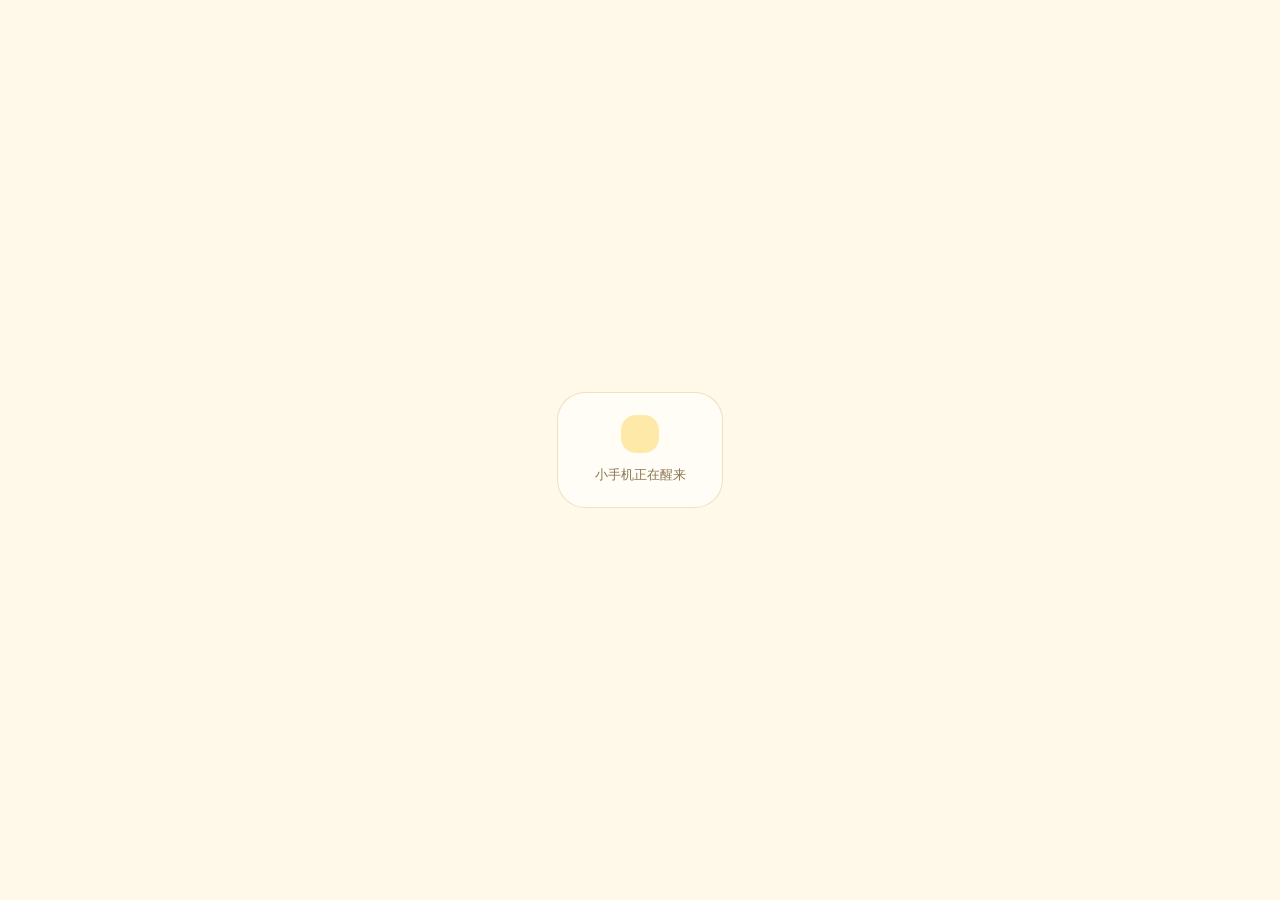
==== index.html @ 9a0a98e9 "Fix themed icons and boot reveal gate" ====
<!-- index.html -->
<!-- imports:
  from './core/storage.js': initDB, getData, setData, removeData, getDB, setDB, deleteDB, getAllDB, generateId, getNow
  from './core/theme.js': loadTheme
  from './core/ui.js': createIcon, showToast
  from './apps/chat/thread-ai-local.js': seedDefaultCharacter
-->
<!doctype html>
<html lang="zh-CN">
<head>
  <meta charset="UTF-8">
  <meta name="viewport" content="width=device-width, initial-scale=1, maximum-scale=1, user-scalable=no, viewport-fit=cover">
  <meta name="apple-mobile-web-app-capable" content="yes">
  <meta name="mobile-web-app-capable" content="yes">
  <meta name="apple-mobile-web-app-status-bar-style" content="default">
  <meta name="theme-color" content="">
  <meta name="format-detection" content="telephone=no">
  <title>小手机</title>
  <link rel="stylesheet" href="./style.css">
  <link rel="manifest" href="./manifest.json">
  <link rel="apple-touch-icon" href="./assets/app-touch-icon.svg">

  <style>
    :root {
      --desktop-icon-scale: 1;
      --desktop-widget-scale: 1;
      --desktop-dock-scale: 1;
      --desktop-wallpaper-soft: 0;
      --desktop-card-blur: 20px;
      --desktop-soft-shadow: var(--shadow-sm);
      --desktop-icon-art-size: 68px;
      --desktop-icon-svg-size: 62px;
    }

    html,
    body {
      position: fixed;
      inset: 0;
      width: 100%;
      height: 100%;
      overflow: hidden;
      overscroll-behavior: none;
    }

    *,
    *::before,
    *::after {
      box-sizing: border-box;
      -webkit-tap-highlight-color: transparent;
    }

    button,
    input,
    textarea,
    select {
      -webkit-appearance: none;
      appearance: none;
      outline: 0;
      font-family: inherit;
      color: inherit;
      border-color: transparent;
    }

    button,
    button:hover,
    button:focus,
    button:focus-visible,
    button:active,
    input,
    input:hover,
    input:focus,
    input:focus-visible,
    textarea,
    textarea:hover,
    textarea:focus,
    textarea:focus-visible,
    select,
    select:hover,
    select:focus,
    select:focus-visible {
      border-color: transparent !important;
    }

    input,
    textarea,
    select {
      font-size: 16px;
      line-height: 1.6;
      background: transparent;
      transform: translateZ(0);
    }

    input:focus,
    textarea:focus,
    select:focus {
      font-size: 16px;
    }

    @supports (-webkit-touch-callout: none) {
      input,
      textarea,
      select {
        font-size: 16px !important;
      }
    }

    button {
      padding: 0;
      background: transparent;
      color: inherit;
      cursor: pointer;
    }

    .phone-desktop {
      position: fixed;
      inset: 0;
      overflow: hidden;
      background: var(--bg-primary);
      color: var(--text-primary);
      font-family: var(--font-main);
    }

    .phone-desktop:not(.boot-ready) {
      visibility: hidden;
      pointer-events: none;
    }

    .has-image {
      background-size: cover;
      background-position: center;
      background-repeat: no-repeat;
    }

    .desktop-soft-layer {
      position: fixed;
      inset: 0;
      z-index: 0;
      pointer-events: none;
      background: var(--bg-primary);
      opacity: var(--desktop-wallpaper-soft);
      transition: all 200ms ease;
    }

    .desktop-journal-layer {
      position: fixed;
      inset: 0;
      z-index: 0;
      pointer-events: none;
      background: var(--bg-primary);
      opacity: 1;
    }

    .status-bar {
      position: fixed;
      top: 0;
      left: 0;
      right: 0;
      z-index: 8;
      height: calc(54px + env(safe-area-inset-top));
      display: flex;
      align-items: flex-end;
      justify-content: center;
      padding: env(safe-area-inset-top) 20px 7px;
      pointer-events: none;
    }

    .status-cute-pill {
      width: min(86vw, 360px);
      height: 38px;
      display: flex;
      align-items: center;
      justify-content: space-around;
      gap: 6px;
      padding: 6px 12px;
      border-radius: 999px;
      background: color-mix(in srgb, var(--bg-card) 88%, transparent);
      color: var(--text-primary);
      box-shadow: var(--shadow-sm);
      backdrop-filter: blur(18px);
      -webkit-backdrop-filter: blur(18px);
    }

    .status-cute-pill svg {
      width: 20px;
      height: 20px;
      flex: 0 0 auto;
      stroke: currentColor;
      stroke-width: 1.5;
      fill: none;
      stroke-linecap: round;
      stroke-linejoin: round;
      opacity: .86;
    }

    .status-cute-pill .status-paw {
      color: var(--accent-dark);
    }

    .status-time,
    .status-online {
      flex: 0 0 auto;
      color: var(--text-secondary);
      font-size: 11px;
      font-weight: 700;
      line-height: 1;
      letter-spacing: .02em;
      white-space: nowrap;
    }

    .status-online.is-offline {
      color: var(--accent-dark);
    }

    .dock,
    .page-dots,
    .desktop-icon,
    .desktop-icon-art,
    .widget-mark,
    .lock-dots,
    .lock-key,
    .app-back,
    .placeholder-icon {
      display: flex;
      align-items: center;
      justify-content: center;
    }

    .desktop-pages {
      position: fixed;
      inset: calc(58px + env(safe-area-inset-top)) 0 calc(108px + env(safe-area-inset-bottom));
      z-index: 1;
      display: flex;
      overflow-x: auto;
      overflow-y: hidden;
      scroll-snap-type: x mandatory;
      scroll-behavior: smooth;
      -webkit-overflow-scrolling: touch;
      touch-action: pan-x;
      scrollbar-width: none;
      -ms-overflow-style: none;
    }

    .desktop-pages::-webkit-scrollbar {
      display: none;
    }

    .desktop-pages.dragging {
      scroll-snap-type: none;
      scroll-behavior: auto;
      touch-action: none;
    }

    .desktop-page {
      position: relative;
      flex: 0 0 100%;
      width: 100%;
      height: 100%;
      overflow: hidden;
      scroll-snap-align: start;
    }

    .desktop-widget-area,
    .desktop-free-layer {
      position: absolute;
      inset: 0;
      overflow: hidden;
    }

    .desktop-widget-area {
      z-index: 0;
      height: calc(424px * var(--desktop-widget-scale));
      pointer-events: none;
      border-radius: 0 0 34px 34px;
      background-color: color-mix(in srgb, var(--bg-card) 24%, transparent);
      box-shadow: inset 0 -1px 0 color-mix(in srgb, var(--border-soft) 48%, transparent);
      background-size: cover;
      background-position: center;
      background-repeat: no-repeat;
    }

    .desktop-free-layer {
      z-index: 1;
    }

    .desktop-item {
      position: absolute;
      z-index: 2;
      touch-action: none;
      transition: transform 200ms ease, opacity 200ms ease;
    }

    .desktop-item.dragging,
    .dock .desktop-icon.dock-dragging {
      z-index: 20;
      opacity: .94;
      transform: scale(1.035);
      transition: none;
    }

    /* 落位 settling 态：松手瞬间 .dragging → .settling，保持 transition:none 并锁定
       拖拽态 transform(scale 1.035)，隔离 :active 伪类与 transition 的叠加。
       浏览器在 pointerup 后通常还会保留一帧 :active，若此时直接移除 .dragging，
       :active 的 scale(.96) 会叠加恢复的 transition:all 触发 1.035→0.96→1.0 双段缩闪。
       settling 持续约两帧 + 短延迟，待 :active 释放后再移除，此时 transform 从
       1.035 单次平滑回到 none（轻点按压反馈不受影响，轻点不进入 dragging/settling）。 */
    .desktop-item.settling {
      z-index: 20;
      opacity: .94;
      transform: scale(1.035);
      transition: none;
    }

    .desktop-icon {
      width: calc(74px * var(--desktop-icon-scale));
      flex-direction: column;
      gap: calc(7px * var(--desktop-icon-scale));
      padding: 0;
      margin: 0;
      background: transparent;
      box-shadow: none;
      outline: 0;
      color: var(--text-primary);
      touch-action: none;
      transition: all 200ms ease;
    }

    .desktop-icon:focus,
    .desktop-icon:focus-visible,
    .desktop-icon:active {
      background: transparent;
      box-shadow: none;
      outline: 0;
    }

    .desktop-widget:active,
    .app-back:active,
    .lock-key:active {
      transform: scale(.96);
    }

    .desktop-icon.editing,
    .desktop-widget.editing {
      animation: icon-wiggle 180ms ease-in-out infinite;
    }

    .phone-desktop.silent-edit .desktop-icon.editing,
    .phone-desktop.silent-edit .desktop-widget.editing {
      animation: none;
    }

    .desktop-icon-art {
      width: calc(58px * var(--desktop-icon-scale));
      height: calc(58px * var(--desktop-icon-scale));
      overflow: hidden;
      padding: 0;
      margin: 0;
      border-radius: calc(19px * var(--desktop-icon-scale));
      background: color-mix(in srgb, var(--bg-card) 86%, transparent);
      color: var(--accent-dark);
      box-shadow: var(--desktop-soft-shadow);
      backdrop-filter: blur(var(--desktop-card-blur));
      -webkit-backdrop-filter: blur(var(--desktop-card-blur));
    }

    .desktop-icon-art.has-custom-image {
      padding: 0;
      margin: 0;
      background: transparent;
      box-shadow: none;
      backdrop-filter: none;
      -webkit-backdrop-filter: none;
    }

    .desktop-icon-art:not(.has-custom-image):has(.cozy-app-icon) {
      background: transparent;
      box-shadow: none;
      backdrop-filter: none;
      -webkit-backdrop-filter: none;
    }

    .cozy-app-icon {
      width: calc(var(--desktop-icon-svg-size) * var(--desktop-icon-scale));
      height: calc(var(--desktop-icon-svg-size) * var(--desktop-icon-scale));
      --icon-line: var(--icon-line-stable);
      --icon-base: var(--icon-body-stable);
      --icon-paper: var(--icon-layer-stable);
      --icon-highlight: var(--icon-highlight-stable);
      --icon-charm: var(--icon-charm-theme);
      overflow: visible;
    }

    .cozy-app-icon g {
      fill: none;
      stroke: var(--icon-line);
      stroke-width: 3.2;
      vector-effect: non-scaling-stroke;
      stroke-linecap: round;
      stroke-linejoin: round;
    }

    .cozy-app-icon .base, .cozy-app-icon .fur { fill: var(--icon-base); }
    .cozy-app-icon .paper, .cozy-app-icon .soft { fill: var(--icon-paper); }
    .cozy-app-icon .highlight { fill: var(--icon-highlight); }
    .cozy-app-icon .charm, .cozy-app-icon .accent, .cozy-app-icon .sparkle { fill: var(--icon-charm); }
    .cozy-app-icon .line-only { fill: none; }
    .cozy-app-icon .face { fill: var(--icon-line); stroke: none; }
    .cozy-app-icon .blush { stroke: var(--icon-charm); }
    .cozy-app-icon .icon-decoration {
      stroke: var(--icon-detail);
      stroke-width: 2.8;
    }
    .cozy-app-icon .icon-decoration .sparkle { fill: var(--icon-charm); }

    .placeholder-icon .cozy-app-icon {
      width: 54px;
      height: 54px;
    }

    .desktop-icon-art svg:not(.cozy-app-icon) {
      width: calc(27px * var(--desktop-icon-scale));
      height: calc(27px * var(--desktop-icon-scale));
      flex: 0 0 auto;
    }

    .desktop-icon-image,
    .placeholder-icon img,
    .lock-avatar img {
      display: block;
      width: 100%;
      height: 100%;
      object-fit: cover;
      border-radius: inherit;
      margin: 0;
      padding: 0;
      background: transparent;
      box-shadow: none;
      outline: 0;
    }

    .desktop-icon-name {
      width: calc(84px * var(--desktop-icon-scale));
      color: var(--text-primary);
      font-size: calc(12px * var(--desktop-icon-scale));
      line-height: 1.25;
      text-align: center;
      overflow: hidden;
      text-overflow: ellipsis;
      white-space: nowrap;
      text-shadow: 0 1px 12px color-mix(in srgb, var(--bg-primary) 80%, transparent);
    }

    .desktop-delete-dot {
      position: absolute;
      top: -5px;
      right: 4px;
      width: 18px;
      height: 18px;
      display: none;
      align-items: center;
      justify-content: center;
      border-radius: 999px;
      background: var(--accent);
      color: var(--bubble-user-text);
      box-shadow: var(--shadow-sm);
    }

    .desktop-icon.editing .desktop-delete-dot {
      display: flex;
    }

    .badge {
      position: absolute;
      top: -6px;
      right: -6px;
      min-width: 22px;
      height: 22px;
      padding: 0 7px;
      display: flex;
      align-items: center;
      justify-content: center;
      border-radius: 999px;
      background: linear-gradient(135deg, var(--color-primary, var(--accent-dark)), var(--color-accent, var(--accent)));
      color: var(--bg-surface, var(--bg-card));
      border: 2px solid var(--bg-surface, var(--bg-card));
      font-size: 11px;
      font-weight: 600;
      line-height: 1;
      box-shadow: 0 2px 8px color-mix(in srgb, var(--accent) 45%, transparent);
      transition: transform 280ms var(--ease-soft, cubic-bezier(0.34, 1.56, 0.64, 1));
    }

    .badge.hidden {
      display: none;
    }

    @keyframes badge-jelly {
      0%, 100% { transform: scale(1, 1); }
      25% { transform: scale(1.15, 0.85); }
      50% { transform: scale(0.9, 1.1); }
      75% { transform: scale(1.05, 0.95); }
    }

    .badge.badge-pop {
      animation: badge-jelly 600ms cubic-bezier(0.34, 1.56, 0.64, 1);
      animation-iteration-count: 1;
      animation-fill-mode: forwards;
    }

    .desktop-widget {
      display: flex;
      flex-direction: column;
      justify-content: space-between;
      padding: calc(15px * var(--desktop-widget-scale));
      overflow: hidden;
      border-radius: calc(28px * var(--desktop-widget-scale)) calc(28px * var(--desktop-widget-scale)) calc(18px * var(--desktop-widget-scale)) calc(28px * var(--desktop-widget-scale));
      border: 1px solid color-mix(in srgb, var(--border-soft) 62%, transparent);
      background-color: color-mix(in srgb, var(--bg-card) 86%, transparent);
      background-size: cover;
      background-position: center;
      background-repeat: no-repeat;
      color: var(--text-primary);
      box-shadow: var(--desktop-soft-shadow);
      backdrop-filter: blur(var(--desktop-card-blur));
      -webkit-backdrop-filter: blur(var(--desktop-card-blur));
      touch-action: none;
      transition: all 200ms ease;
    }

    .desktop-widget.has-image {
      background-color: color-mix(in srgb, var(--bg-card) 18%, transparent);
    }

    .desktop-widget.has-image::before {
      content: "";
      position: absolute;
      inset: 0;
      z-index: 0;
      pointer-events: none;
      border-radius: inherit;
      background: color-mix(in srgb, var(--bg-card) 18%, transparent);
    }

    .desktop-widget.square,
    .desktop-widget.circle {
      width: calc(132px * var(--desktop-widget-scale));
      height: calc(132px * var(--desktop-widget-scale));
    }

    .desktop-widget.rectangle {
      width: calc(216px * var(--desktop-widget-scale));
      height: calc(114px * var(--desktop-widget-scale));
    }

    .desktop-widget.wide {
      width: min(calc(306px * var(--desktop-widget-scale)), calc(100vw - 40px));
      height: calc(106px * var(--desktop-widget-scale));
    }

    .desktop-widget.circle {
      border-radius: 999px;
      align-items: center;
      justify-content: center;
      text-align: center;
    }

    .desktop-widget > * {
      position: relative;
      z-index: 1;
    }

    .widget-label,
    .time-widget-sub,
    .focus-text {
      color: var(--text-secondary);
      font-size: calc(var(--font-size-small) * var(--desktop-widget-scale));
      line-height: 1.45;
    }

    .widget-label {
      font-size: calc(12px * var(--desktop-widget-scale));
      line-height: 1.3;
      font-weight: 500;
    }

    .widget-value {
      color: var(--text-primary);
      font-size: calc(16px * var(--desktop-widget-scale));
      font-weight: 600;
      line-height: 1.35;
      overflow: hidden;
      display: -webkit-box;
      -webkit-line-clamp: 2;
      -webkit-box-orient: vertical;
      text-shadow: 0 1px 12px color-mix(in srgb, var(--bg-primary) 72%, transparent);
    }

    .weather-content {
      min-width: 0;
    }

    .weather-meta,
    .weather-notice {
      margin-top: calc(4px * var(--desktop-widget-scale));
      color: var(--text-secondary);
      font-size: calc(10px * var(--desktop-widget-scale));
      line-height: 1.35;
      overflow: hidden;
      display: -webkit-box;
      -webkit-box-orient: vertical;
      -webkit-line-clamp: 2;
    }

    .weather-notice {
      color: var(--text-hint);
      -webkit-line-clamp: 1;
    }

    .time-widget-main {
      color: var(--text-primary);
      font-size: calc(42px * var(--desktop-widget-scale));
      font-weight: 600;
      line-height: 1;
      letter-spacing: -.05em;
      text-shadow: 0 1px 12px color-mix(in srgb, var(--bg-primary) 72%, transparent);
    }

    .focus-title {
      color: var(--text-primary);
      font-size: calc(var(--font-size-title) * var(--desktop-widget-scale));
      font-weight: 600;
      line-height: 1.35;
    }

    .focus-text {
      margin-top: calc(4px * var(--desktop-widget-scale));
      overflow: hidden;
      display: -webkit-box;
      -webkit-line-clamp: 2;
      -webkit-box-orient: vertical;
    }

    .widget-top {
      display: flex;
      align-items: flex-start;
      justify-content: space-between;
      gap: calc(10px * var(--desktop-widget-scale));
    }

    .widget-mark {
      width: calc(34px * var(--desktop-widget-scale));
      height: calc(34px * var(--desktop-widget-scale));
      flex: 0 0 calc(34px * var(--desktop-widget-scale));
      border-radius: calc(14px * var(--desktop-widget-scale));
      background: var(--accent-light);
      color: var(--accent-dark);
    }

    .custom-widget-content {
      position: relative;
      z-index: 1;
      width: 100%;
      min-height: 100%;
      display: flex;
      align-items: center;
      justify-content: center;
      padding: calc(10px * var(--desktop-widget-scale));
      color: var(--text-primary);
      font-size: calc(14px * var(--desktop-widget-scale));
      font-weight: 600;
      line-height: 1.35;
      text-align: center;
      word-break: break-word;
      text-shadow: 0 1px 12px color-mix(in srgb, var(--bg-primary) 74%, transparent);
    }

    .page-dots {
      position: fixed;
      left: 0;
      right: 0;
      bottom: calc(100px + env(safe-area-inset-bottom));
      z-index: 4;
      gap: 7px;
      pointer-events: none;
    }

    .page-dot {
      width: 6px;
      height: 6px;
      border-radius: 999px;
      background: var(--text-hint);
      opacity: .62;
      transition: all 200ms ease;
    }

    .page-dot.active {
      width: 20px;
      background: var(--accent);
      opacity: .92;
    }

    .dock {
      position: fixed;
      left: 22px;
      right: 22px;
      bottom: calc(18px + env(safe-area-inset-bottom));
      z-index: 8;
      min-height: 76px;
      justify-content: space-around;
      gap: 8px;
      padding: 9px 13px;
      border-radius: 30px;
      background: color-mix(in srgb, var(--bg-card) 76%, transparent);
      box-shadow: var(--shadow-md);
      backdrop-filter: blur(24px);
      -webkit-backdrop-filter: blur(24px);
      transform: scale(var(--desktop-dock-scale));
      transform-origin: center bottom;
    }

    .dock .desktop-icon {
      position: relative;
      left: auto !important;
      top: auto !important;
      width: 64px;
      animation: none;
      touch-action: none;
    }

    .dock .desktop-icon-art {
      width: 58px;
      height: 58px;
      padding: 0;
      margin: 0;
      border-radius: 20px;
      background: color-mix(in srgb, var(--bg-card) 92%, transparent);
    }

    .dock .desktop-icon-art.has-custom-image {
      padding: 0;
      margin: 0;
      background: transparent;
      box-shadow: none;
      backdrop-filter: none;
      -webkit-backdrop-filter: none;
    }

    .dock .desktop-icon-name,
    .dock .desktop-delete-dot {
      display: none !important;
    }

    .hidden-hint {
      position: absolute;
      left: 20px;
      right: 20px;
      bottom: 16px;
      padding: 12px 14px;
      border-radius: 20px;
      background: color-mix(in srgb, var(--bg-card) 84%, transparent);
      color: var(--text-secondary);
      box-shadow: var(--shadow-sm);
      font-size: var(--font-size-small);
      line-height: 1.5;
      text-align: center;
      pointer-events: none;
      backdrop-filter: blur(18px);
      -webkit-backdrop-filter: blur(18px);
    }

    #app-layer {
      position: fixed;
      top: var(--app-viewport-top, 0px);
      right: 0;
      bottom: auto;
      left: 0;
      height: var(--app-viewport-height, 100dvh);
      z-index: 30;
      pointer-events: none;
      transform: translateZ(0);
    }

    #app-layer.has-app {
      pointer-events: auto;
    }

    .placeholder-app {
      position: fixed;
      inset: 0;
      z-index: 30;
      display: flex;
      flex-direction: column;
      overflow: hidden;
      background: var(--bg-primary);
      color: var(--text-primary);
    }

    .app-topbar {
      min-height: calc(58px + env(safe-area-inset-top));
      display: flex;
      align-items: flex-end;
      justify-content: space-between;
      gap: 12px;
      padding: env(safe-area-inset-top) 20px 12px;
      background: color-mix(in srgb, var(--bg-primary) 88%, transparent);
      backdrop-filter: blur(18px);
      -webkit-backdrop-filter: blur(18px);
    }

    .app-back {
      width: 38px;
      height: 38px;
      border-radius: 16px;
      background: var(--bg-card);
      color: var(--text-primary);
      box-shadow: var(--shadow-sm);
      transition: all 200ms ease;
    }

    .app-title {
      flex: 1;
      color: var(--text-primary);
      font-size: 17px;
      font-weight: 600;
      line-height: 1.3;
      text-align: center;
    }

    .app-topbar-spacer {
      width: 38px;
      height: 38px;
      flex: 0 0 38px;
    }

    .placeholder-body {
      flex: 1;
      display: flex;
      align-items: center;
      justify-content: center;
      padding: 24px 24px calc(42px + env(safe-area-inset-bottom));
    }

    .placeholder-card {
      width: min(100%, 420px);
      padding: 26px;
      border-radius: 28px;
      background: var(--bg-card);
      box-shadow: var(--shadow-md);
    }

    .placeholder-icon {
      width: 58px;
      height: 58px;
      overflow: hidden;
      margin-bottom: 18px;
      padding: 0;
      border-radius: 22px;
      background: var(--accent-light);
      color: var(--accent-dark);
    }

    .placeholder-title {
      margin: 0;
      color: var(--text-primary);
      font-size: 22px;
      font-weight: 600;
      line-height: 1.3;
    }

    .placeholder-text {
      margin: 10px 0 0;
      color: var(--text-secondary);
      font-size: var(--font-size-base);
      line-height: 1.7;
    }

    .placeholder-actions {
      display: flex;
      gap: 10px;
      flex-wrap: wrap;
      margin-top: 18px;
    }

    .placeholder-actions .btn-ghost,
    .placeholder-actions .btn-primary {
      min-height: 38px;
      padding: 0 16px;
      border-radius: var(--radius-full);
      font: inherit;
      font-weight: 600;
    }

    .lock-screen {
      position: fixed;
      inset: 0;
      z-index: 900;
      display: flex;
      flex-direction: column;
      justify-content: space-between;
      overflow: hidden;
      padding: calc(68px + env(safe-area-inset-top)) 24px calc(36px + env(safe-area-inset-bottom));
      background: var(--bg-primary);
      color: var(--text-primary);
      transition: all 200ms ease;
    }

    .lock-screen.hidden {
      opacity: 0;
      pointer-events: none;
      visibility: hidden;
      transform: scale(1.02);
    }

    .lock-soft-layer {
      position: absolute;
      inset: 0;
      z-index: 0;
      pointer-events: none;
      background: var(--bg-primary);
      opacity: .22;
    }

    .lock-top,
    .lock-pad {
      position: relative;
      z-index: 1;
    }

    .lock-top {
      text-align: center;
    }

    .lock-avatar {
      width: 84px;
      height: 84px;
      margin: 0 auto 20px;
      overflow: hidden;
      padding: 0;
      border-radius: 28px;
      box-shadow: var(--shadow-md);
      background: var(--bg-card);
    }

    .lock-title {
      margin: 0;
      color: var(--text-primary);
      font-size: 24px;
      font-weight: 600;
      line-height: 1.3;
      letter-spacing: -.02em;
      text-shadow: 0 1px 12px color-mix(in srgb, var(--bg-primary) 72%, transparent);
    }

    .lock-subtitle {
      margin-top: 8px;
      color: var(--text-secondary);
      font-size: var(--font-size-base);
      line-height: 1.6;
    }

    .lock-dots {
      gap: 12px;
      margin-top: 26px;
    }

    .lock-dot {
      width: 10px;
      height: 10px;
      border-radius: 999px;
      background: color-mix(in srgb, var(--text-hint) 48%, transparent);
      transition: all 200ms ease;
    }

    .lock-dot.filled {
      background: var(--accent);
      transform: scale(1.08);
    }

    .lock-error {
      min-height: 22px;
      margin-top: 18px;
      color: var(--accent-dark);
      font-size: var(--font-size-small);
      line-height: 1.5;
      text-align: center;
    }

    .lock-pad {
      width: min(100%, 320px);
      margin: 0 auto;
      display: grid;
      grid-template-columns: repeat(3, 1fr);
      gap: 14px;
    }

    .lock-key {
      height: 64px;
      border-radius: 24px;
      background: color-mix(in srgb, var(--bg-card) 86%, transparent);
      color: var(--text-primary);
      box-shadow: var(--shadow-sm);
      font-size: 22px;
      font-weight: 500;
      transition: all 200ms ease;
      backdrop-filter: blur(18px);
      -webkit-backdrop-filter: blur(18px);
    }

    .lock-key.secondary {
      color: var(--text-secondary);
      font-size: 14px;
    }

    .desktop-loading {
      position: fixed;
      inset: 0;
      z-index: 500;
      display: flex;
      align-items: center;
      justify-content: center;
      background: var(--bg-primary);
      color: var(--text-secondary);
      transition: all 200ms ease;
    }

    .desktop-loading.hide {
      opacity: 0;
      pointer-events: none;
    }

    .loading-card {
      min-width: 166px;
      padding: 22px;
      border-radius: 28px;
      background: var(--bg-card);
      box-shadow: var(--shadow-md);
      text-align: center;
    }

    .loading-mark {
      width: 38px;
      height: 38px;
      margin: 0 auto 12px;
      border-radius: 15px;
      background: var(--accent-light);
      animation: soft-pulse 1400ms ease-in-out infinite;
    }

    .loading-text {
      color: var(--text-secondary);
      font-size: var(--font-size-small);
    }

    .loading-retry {
      margin-top: 14px;
      border: 0;
      border-radius: 999px;
      padding: 10px 18px;
      background: var(--accent);
      color: var(--bubble-user-text);
      font: inherit;
      font-weight: 700;
    }

    @keyframes icon-wiggle {
      0% { transform: rotate(-1deg); }
      50% { transform: rotate(1deg); }
      100% { transform: rotate(-1deg); }
    }

    @keyframes soft-pulse {
      0% { transform: scale(.92); opacity: .55; }
      50% { transform: scale(1); opacity: 1; }
      100% { transform: scale(.92); opacity: .55; }
    }

    /* ═══════════════════════════════════════
       【黑胶唱片小组件】桌面音乐播放器
    ═══════════════════════════════════════ */

    .vinyl-widget {
      width: min(calc(306px * var(--desktop-widget-scale)), calc(100vw - 40px));
      height: calc(114px * var(--desktop-widget-scale));
      display: flex;
      align-items: center;
      gap: calc(12px * var(--desktop-widget-scale));
      padding: calc(12px * var(--desktop-widget-scale));
      overflow: hidden;
      border: 1px solid color-mix(in srgb, var(--border-soft) 58%, transparent);
      background: linear-gradient(135deg, color-mix(in srgb, var(--bg-card) 76%, transparent), color-mix(in srgb, var(--accent) 15%, transparent));
      box-shadow: 0 calc(12px * var(--desktop-widget-scale)) calc(30px * var(--desktop-widget-scale)) color-mix(in srgb, var(--text-primary) 12%, transparent);
    }

    .vinyl-record-wrap {
      position: relative;
      flex-shrink: 0;
      width: calc(80px * var(--desktop-widget-scale));
      height: calc(80px * var(--desktop-widget-scale));
      border-radius: calc(24px * var(--desktop-widget-scale));
      background: color-mix(in srgb, var(--accent) 12%, var(--bg-card));
      padding: calc(6px * var(--desktop-widget-scale));
    }

    .vinyl-record {
      width: 100%;
      height: 100%;
      border-radius: 50%;
      background: repeating-radial-gradient(circle, color-mix(in srgb, var(--text-primary) 62%, var(--bg-card)) 0 2px, color-mix(in srgb, var(--text-primary) 52%, var(--bg-card)) 3px 5px);
      display: flex;
      align-items: center;
      justify-content: center;
      animation: vinyl-spin 4s linear infinite;
      animation-play-state: paused;
      box-shadow: 0 calc(5px * var(--desktop-widget-scale)) calc(14px * var(--desktop-widget-scale)) color-mix(in srgb, var(--text-primary) 18%, transparent);
    }

    .vinyl-record.spinning {
      animation-play-state: running;
    }

    .vinyl-groove {
      position: absolute;
      border-radius: 50%;
      border: 1px solid color-mix(in srgb, var(--text-primary) 15%, transparent);
      pointer-events: none;
    }

    .vinyl-groove-1 {
      width: 88%;
      height: 88%;
      top: 6%;
      left: 6%;
    }

    .vinyl-groove-2 {
      width: 72%;
      height: 72%;
      top: 14%;
      left: 14%;
    }

    .vinyl-groove-3 {
      width: 56%;
      height: 56%;
      top: 22%;
      left: 22%;
    }

    .vinyl-cover {
      width: calc(32px * var(--desktop-widget-scale));
      height: calc(32px * var(--desktop-widget-scale));
      border-radius: 50%;
      overflow: hidden;
      z-index: 2;
      background: color-mix(in srgb, var(--accent) 30%, var(--bg-card));
      box-shadow: 0 0 0 calc(4px * var(--desktop-widget-scale)) color-mix(in srgb, var(--bg-card) 74%, transparent);
    }

    .vinyl-cover img {
      width: 100%;
      height: 100%;
      object-fit: cover;
      display: block;
    }

    .vinyl-cover-placeholder {
      width: 100%;
      height: 100%;
      display: flex;
      align-items: center;
      justify-content: center;
      color: var(--accent);
      background: radial-gradient(circle at 70% 22%, color-mix(in srgb, var(--accent) 28%, transparent), transparent 26%), linear-gradient(145deg, color-mix(in srgb, var(--accent) 16%, var(--bg-card)), var(--bg-card));
    }

    .vinyl-cover-placeholder svg {
      width: calc(14px * var(--desktop-widget-scale));
      height: calc(14px * var(--desktop-widget-scale));
    }

    .vinyl-info {
      flex: 1;
      min-width: 0;
      display: flex;
      flex-direction: column;
      gap: calc(4px * var(--desktop-widget-scale));
    }

    .vinyl-title {
      font-size: calc(14px * var(--desktop-widget-scale));
      font-weight: 600;
      color: var(--text-primary);
      white-space: nowrap;
      overflow: hidden;
      text-overflow: ellipsis;
      text-shadow: 0 1px 12px color-mix(in srgb, var(--bg-primary) 72%, transparent);
    }

    .vinyl-artist {
      font-size: calc(12px * var(--desktop-widget-scale));
      color: var(--text-secondary);
      white-space: nowrap;
      overflow: hidden;
      text-overflow: ellipsis;
    }

    .vinyl-controls {
      display: flex;
      align-items: center;
      gap: calc(6px * var(--desktop-widget-scale));
      margin-top: calc(2px * var(--desktop-widget-scale));
    }

    .vinyl-ctrl-btn {
      width: calc(32px * var(--desktop-widget-scale));
      height: calc(32px * var(--desktop-widget-scale));
      border-radius: 50%;
      display: flex;
      align-items: center;
      justify-content: center;
      background: color-mix(in srgb, var(--bg-primary) 40%, transparent);
      color: var(--text-primary);
      border: 1px solid color-mix(in srgb, var(--border-soft) 55%, transparent);
      transition: all 200ms ease;
    }

    .vinyl-ctrl-btn:active {
      transform: scale(0.9);
    }

    .vinyl-ctrl-btn.main-play {
      width: calc(38px * var(--desktop-widget-scale));
      height: calc(38px * var(--desktop-widget-scale));
      background: var(--accent);
      color: var(--bubble-user-text);
    }

    .vinyl-ctrl-btn svg {
      width: calc(16px * var(--desktop-widget-scale));
      height: calc(16px * var(--desktop-widget-scale));
    }

    .vinyl-ctrl-btn.main-play svg {
      width: calc(18px * var(--desktop-widget-scale));
      height: calc(18px * var(--desktop-widget-scale));
    }

    .vinyl-empty-text {
      font-size: calc(12px * var(--desktop-widget-scale));
      color: var(--text-hint);
    }

    .vinyl-record.preparing { animation: vinyl-pulse 1.1s ease-in-out infinite; }

    @keyframes vinyl-spin {
      from { transform: rotate(0deg); }
      to { transform: rotate(360deg); }
    }
    @keyframes vinyl-pulse { 50% { transform: scale(.96); opacity: .72; } }
    @media (prefers-reduced-motion: reduce) { .vinyl-record { animation: none; } }
    /* 奶油手账桌面：与应用内的全局视觉语言保持一致。 */
    .status-cute-pill {
      border: 1px solid color-mix(in srgb, var(--border-soft) 68%, transparent);
      background: color-mix(in srgb, var(--bg-card) 94%, transparent);
      color: var(--icon-color);
      box-shadow: var(--shadow-sm);
      backdrop-filter: none;
      -webkit-backdrop-filter: none;
    }

    .desktop-soft-layer {
      background:
        radial-gradient(circle at 16% 20%, color-mix(in srgb, var(--accent-light) 58%, transparent), transparent 28%),
        radial-gradient(circle at 88% 72%, color-mix(in srgb, var(--decor-blue) 36%, transparent), transparent 26%),
        var(--bg-primary);
      opacity: .9;
    }

    .desktop-grid {
      column-gap: 22px;
      row-gap: 24px;
    }

    .desktop-icon-art {
      width: calc(var(--desktop-icon-art-size) * var(--desktop-icon-scale));
      height: calc(var(--desktop-icon-art-size) * var(--desktop-icon-scale));
      border: 1px solid color-mix(in srgb, var(--border-soft) 72%, transparent);
      border-radius: 34% 42% 36% 44%;
      background: var(--icon-tile-bg);
      color: var(--icon-color);
      box-shadow: none;
    }

    .desktop-icon-art:not(.has-custom-image):has(.cozy-app-icon) {
      background: var(--icon-tile-bg);
      box-shadow: none;
    }

    .desktop-icon:nth-child(3n + 2) .desktop-icon-art {
      background: var(--icon-tile-alt-cool);
    }

    .desktop-icon:nth-child(3n) .desktop-icon-art {
      background: var(--icon-tile-alt-warm);
    }

    .desktop-icon-name {
      color: var(--text-primary);
      font-weight: 650;
      text-shadow: none;
    }

    .dock {
      border: 1px solid color-mix(in srgb, var(--border-soft) 72%, transparent);
      border-radius: var(--radius-xl);
      background: color-mix(in srgb, var(--bg-card) 94%, transparent);
      box-shadow: var(--shadow-card);
      backdrop-filter: none;
      -webkit-backdrop-filter: none;
    }

    .dock::before,
    .dock::after {
      content: '';
      position: absolute;
      top: -7px;
      width: 18px;
      height: 18px;
      border-radius: 50% 50% 44% 48%;
      background: var(--accent-light);
      border: 1px solid color-mix(in srgb, var(--border-soft) 68%, transparent);
      transform: rotate(45deg);
    }

    .dock::before { left: 20px; }
    .dock::after { right: 20px; }

    .dock .desktop-icon-art {
      border-radius: 38% 44% 40% 46%;
      box-shadow: none;
    }

    .app-topbar {
      background: color-mix(in srgb, var(--bg-primary) 94%, var(--bg-card));
      border-bottom: 1px solid color-mix(in srgb, var(--border-soft) 58%, transparent);
      backdrop-filter: none;
      -webkit-backdrop-filter: none;
    }

    .app-back,
    .lock-key {
      border: 0;
      border-radius: var(--radius-full);
      background: var(--accent-light);
      color: var(--icon-color);
      box-shadow: none;
    }

    .placeholder-card,
    .lock-panel {
      border: 1px solid color-mix(in srgb, var(--border-soft) 70%, transparent);
      border-radius: var(--radius-xl);
      background: var(--bg-card);
      box-shadow: var(--shadow-card);
    }


    /* 黄系小挂件桌面统一层 */
    .desktop-journal-layer {
      background:
        radial-gradient(circle at 9% 12%, color-mix(in srgb, var(--accent-light) 40%, transparent) 0 2px, transparent 3px),
        radial-gradient(circle at 88% 16%, color-mix(in srgb, var(--decor-blue) 30%, transparent) 0 2px, transparent 3px),
        linear-gradient(90deg, transparent 0 30px, color-mix(in srgb, var(--border-soft) 28%, transparent) 31px 32px, transparent 33px),
        linear-gradient(180deg, color-mix(in srgb, var(--bg-card) 42%, transparent), transparent 24%);
      opacity: .86;
    }

    .status-cute-pill,
    .desktop-widget,
    .dock {
      border: 1px solid color-mix(in srgb, var(--border-soft) 66%, transparent);
      background: linear-gradient(145deg, color-mix(in srgb, var(--bg-card) 88%, transparent), color-mix(in srgb, var(--accent-light) 18%, transparent));
      box-shadow: var(--shadow-card), inset 0 1px 0 color-mix(in srgb, white 76%, transparent);
    }

    .desktop-icon-art {
      border: 1px solid color-mix(in srgb, var(--border-soft) 72%, transparent);
      background: linear-gradient(145deg, var(--surface-paper), color-mix(in srgb, var(--accent-light) 34%, var(--bg-card)));
      box-shadow: var(--shadow-md), inset 0 1px 0 color-mix(in srgb, white 82%, transparent);
    }

    .desktop-icon-art:not(.has-custom-image):has(.cozy-app-icon) {
      background: transparent;
      border: 0;
      box-shadow: none;
    }

    .cozy-app-icon {
      --icon-line: color-mix(in srgb, var(--text-primary) 52%, var(--accent-dark));
      --icon-fur: color-mix(in srgb, var(--surface-paper) 90%, var(--accent-light));
      --icon-accent: color-mix(in srgb, var(--accent) 72%, var(--bg-card));
      --icon-soft: color-mix(in srgb, var(--accent-light) 78%, var(--bg-card));
      --icon-blush: color-mix(in srgb, var(--decor-pink) 66%, var(--accent-light));
      filter: drop-shadow(0 8px 12px color-mix(in srgb, var(--accent-dark) 12%, transparent));
    }

    .desktop-icon-name {
      color: var(--text-primary);
      text-shadow: 0 1px 10px color-mix(in srgb, var(--bg-card) 86%, transparent);
      font-weight: 600;
    }

    .page-dot {
      background: color-mix(in srgb, var(--accent-dark) 32%, var(--bg-card));
      box-shadow: inset 0 1px 0 color-mix(in srgb, white 72%, transparent);
    }

    .page-dot.active {
      background: var(--accent-strong);
    }
</style>
</head>

<body>
  <main id="desktop" class="phone-desktop" data-image-key="app_wallpaper">
    <div class="desktop-soft-layer"></div>
    <div class="desktop-journal-layer" aria-hidden="true"></div>

    <div class="status-bar" aria-label="小手机状态">
      <div class="status-cute-pill">
        <svg viewBox="0 0 24 24"><path d="M12 20s-7-4.2-8.8-8.4C1.8 8.3 3.7 5 7 5c1.9 0 3.2 1 4 2.2C11.8 6 13.1 5 15 5c3.3 0 5.2 3.3 3.8 6.6C17 15.8 12 20 12 20Z"/></svg>
        <svg viewBox="0 0 24 24"><path d="M7.5 8.2C6.8 6.3 7.8 4.8 9.4 5.1c.8.1 1.5.7 2.1 1.5.6-.8 1.3-1.4 2.1-1.5 1.6-.3 2.6 1.2 1.9 3.1"/><path d="M5.8 11.4c0-3 2.8-5.1 6.2-5.1s6.2 2.1 6.2 5.1v2.5c0 3.2-2.6 5.6-6.2 5.6s-6.2-2.4-6.2-5.6v-2.5Z"/><path d="M9.4 13h.1M14.5 13h.1M10.4 16c.9.6 2.3.6 3.2 0"/></svg>
        <svg viewBox="0 0 24 24"><path d="M6.5 15.5c1.5-1 2.3-2.6 2.4-4.5.1-2.2 1.5-4.1 3.8-4.1 2.5 0 4.2 2.2 4.2 5.2 0 3.9-2.8 6.4-6.6 6.4-1.9 0-3.4-.6-4.5-1.6-.6-.6-.2-1.1.7-1.4Z"/><path d="M9 8.2c-1.1-.8-2.5-.8-3.4.1M16.8 9c1.1-.8 2.5-.8 3.4.1M12 13h.1M15.1 12.3h.1"/></svg>
        <svg viewBox="0 0 24 24"><path d="M8 8v8M16 8v8M11 6.5v11M13 6.5v11"/><path d="M4.5 11.5v1M19.5 11.5v1"/></svg>
        <svg viewBox="0 0 24 24"><path d="M7 14c0-3.5 2.1-6 5-6s5 2.5 5 6"/><path d="M6.2 15.4c.8 2.1 2.9 3.4 5.8 3.4s5-1.3 5.8-3.4"/><path d="M8.5 8.5 7 6.5M15.5 8.5 17 6.5M9.2 13.2h.1M14.7 13.2h.1M10.3 16c.9.5 2.5.5 3.4 0"/></svg>
        <svg viewBox="0 0 24 24"><path d="M6 18h12"/><path d="M7 15c.9-1.4 1.6-2.7 2.1-4.7.4-1.5 1.4-2.8 2.9-2.8s2.5 1.3 2.9 2.8c.5 2 1.2 3.3 2.1 4.7"/><path d="M9.2 15.2c1.6.9 4 .9 5.6 0"/></svg>
        <svg viewBox="0 0 24 24"><path d="M5 16v2M9.5 13v5M14 10v8M18.5 7v11"/><path d="M4 20h16"/></svg>
        <svg class="status-paw" viewBox="0 0 24 24"><path d="M8.2 10.2c.7 0 1.2-.8 1.2-1.8S8.9 6.6 8.2 6.6 7 7.4 7 8.4s.5 1.8 1.2 1.8ZM15.8 10.2c.7 0 1.2-.8 1.2-1.8s-.5-1.8-1.2-1.8-1.2.8-1.2 1.8.5 1.8 1.2 1.8ZM11 9.2c.7 0 1.2-.8 1.2-1.8S11.7 5.6 11 5.6s-1.2.8-1.2 1.8.5 1.8 1.2 1.8ZM13 9.2c.7 0 1.2-.8 1.2-1.8S13.7 5.6 13 5.6s-1.2.8-1.2 1.8.5 1.8 1.2 1.8Z"/><path d="M7.5 15.3c0-2.4 2.1-4.2 4.5-4.2s4.5 1.8 4.5 4.2c0 1.9-1.5 3.1-4.5 3.1s-4.5-1.2-4.5-3.1Z"/></svg>
        <span id="status-time" class="status-time">--:--</span>
        <span id="status-online" class="status-online">在线</span>
      </div>
    </div>

    <section id="desktop-pages" class="desktop-pages" aria-label="桌面页面">
      <div class="desktop-page" data-page="0">
        <div class="desktop-widget-area" data-widget-area="0" data-image-key="app_widget_area_bg"></div>
        <div class="desktop-free-layer" data-layer="0"></div>
      </div>
      <div class="desktop-page" data-page="1">
        <div class="desktop-widget-area" data-widget-area="1" data-image-key="app_widget_area_bg"></div>
        <div class="desktop-free-layer" data-layer="1"></div>
      </div>
    </section>

    <div class="page-dots" aria-hidden="true">
      <span class="page-dot active" data-dot="0"></span>
      <span class="page-dot" data-dot="1"></span>
    </div>

    <nav id="dock" class="dock" aria-label="固定栏"></nav>
  </main>

  <section id="app-layer" aria-live="polite"></section>

  <section id="lock-screen" class="lock-screen hidden" aria-label="密码锁屏" data-image-key="app_lock_background">
    <div class="lock-soft-layer"></div>

    <div class="lock-top">
      <div class="lock-avatar" data-image-key="app_lock_avatar">
        <img id="lock-avatar-img" src="./assets/default-lock-avatar.svg" alt="">
      </div>
      <h1 class="lock-title">嘘，输入密码</h1>
      <div class="lock-subtitle">解锁就能见到我啦</div>
      <div id="lock-dots" class="lock-dots" aria-hidden="true">
        <span class="lock-dot"></span>
        <span class="lock-dot"></span>
        <span class="lock-dot"></span>
        <span class="lock-dot"></span>
      </div>
      <div id="lock-error" class="lock-error"></div>
    </div>

    <div id="lock-pad" class="lock-pad">
      <button class="lock-key" type="button" data-key="1">1</button>
      <button class="lock-key" type="button" data-key="2">2</button>
      <button class="lock-key" type="button" data-key="3">3</button>
      <button class="lock-key" type="button" data-key="4">4</button>
      <button class="lock-key" type="button" data-key="5">5</button>
      <button class="lock-key" type="button" data-key="6">6</button>
      <button class="lock-key" type="button" data-key="7">7</button>
      <button class="lock-key" type="button" data-key="8">8</button>
      <button class="lock-key" type="button" data-key="9">9</button>
      <button class="lock-key secondary" type="button" data-key="clear">清空</button>
      <button class="lock-key" type="button" data-key="0">0</button>
      <button class="lock-key secondary" type="button" data-key="delete">删除</button>
    </div>
  </section>

  <div id="desktop-loading" class="desktop-loading">
    <div class="loading-card">
      <div class="loading-mark"></div>
      <div class="loading-text">小手机正在醒来</div>
    </div>
  </div>

  <script type="module">
    import { initDB, getData, setData, removeData, getDB, setDB, deleteDB, getAllDB, generateId, getNow } from './core/storage.js';
    import { loadTheme } from './core/theme.js';
    import { createIcon, showToast } from './core/ui.js';
    import { seedDefaultCharacter } from './apps/chat/thread-ai-local.js';
    import { registerAPI, getAPI, emit as busEmit, on as busOn, openApp as busOpenApp, recordExternalInteraction as busRecordExternalInteraction, subscribe as busSubscribe, UNREAD_CHANGED_EVENT } from './core/app-bus.js';
    import { initChatEventBridge } from './core/chat-event-bridge.js';
    import { initAnniversaryBridge } from './core/anniversary-bridge.js';
    import { initPushBridge } from './core/push.js';
    import { createEdgeFlipScheduler, createClickSuppressor, clampPageIndex } from './core/desktop-drag.js';
    import { APPS } from './core/app-registry.js';
    import { createDefaultAppIcon } from './core/default-app-icons.js';
    import { initViewportManager } from './core/viewport.js';
    import { buildOpenMeteoForecastUrl, buildOpenMeteoGeocodingUrl, normalizeOpenMeteoWeather, weatherCodeLabel } from './core/weather.js';
    import { buildUnreadMapFromData, getRegisteredUnreadSources } from './core/app-system-registry.js';

    const LOCK_PASSWORD = '0326';
    const CUSTOM_FONT_KEY = 'app_custom_font';
    const CUSTOM_FONT_STYLE_ID = 'app-custom-font-style';
    const CUSTOM_FONT_FAMILY = '"AppCustomFont", -apple-system, BlinkMacSystemFont, "Segoe UI", sans-serif';
    const WIDGET_BACKGROUNDS_KEY = 'app_widget_backgrounds';
    const DOCK_ORDER_KEY = 'app_dock_order';
    const RESIZE_RENDER_DELAY = 260;

    const WIDGETS = [
      { id: 'time', label: '时间', shape: 'rectangle', defaultPage: 0, defaultX: 20, defaultY: 24 },
      { id: 'weather', label: '天气', shape: 'square', defaultPage: 0, defaultX: 20, defaultY: 154 },
      { id: 'anniversary', label: '纪念日', shape: 'square', defaultPage: 0, defaultX: 168, defaultY: 154 },
      { id: 'vinyl', label: '音乐', shape: 'wide', defaultPage: 1, defaultX: 20, defaultY: 24 }
    ];

    const DEFAULT_SETTINGS = {
      defaultApiEndpointId: '', defaultModel: '',
      ttsGlobal: { provider: 'openai', apiKey: '', endpoint: '', voice: 'alloy', model: 'tts-1', modelList: [] },
      mcpServers: [], bubbleMode: 'bubble', fontSize: 15,
      user: { name: '', avatar: '', avatarSource: '', avatarOpacity: 100 },
      widgets: { time: true, weather: true, anniversary: true, focus: false, vinyl: true },
      apiEndpoints: [],
      dreamEnabled: false
    };

    const IMAGE_VALUE_FIELDS = ['value','data','image','iconImage','backgroundImage','imageBase64','avatar','avatarUrl','imageUrl','url','src','base64','file','source'];

    const DEFAULT_IMAGE_RECORDS = {
      app_wallpaper: { value: '', opacity: 100, name: '主题纯色桌面' },
      app_widget_area_bg: { value: '', opacity: 100, name: '主题纯色小组件背景' },
      app_bg_chat: { value: '', opacity: 100, name: '主题纯色聊天背景' },
      app_bg_dream: { value: '', opacity: 100, name: '主题纯色梦境背景' },
      app_bg_settings: { value: '', opacity: 100, name: '主题纯色设置背景' }
    };

    const IMAGE_ALIAS_KEYS = {
      app_wallpaper: ['wallpaper', 'desktop_wallpaper'],
      app_lock_avatar: ['lock_avatar', 'avatar', 'user_avatar'],
      app_lock_background: ['lock_background', 'lock_wallpaper'],
      app_widget_area_bg: ['widget_area_bg', 'desktop_widget_area_bg'],
      app_widget_bg_time: ['widget_bg_time', 'time_widget_bg'],
      app_widget_bg_weather: ['widget_bg_weather', 'weather_widget_bg'],
      app_widget_bg_anniversary: ['widget_bg_anniversary', 'anniversary_widget_bg'],
      app_widget_bg_focus: ['widget_bg_focus', 'focus_widget_bg']
    };

    const desktopEl = document.getElementById('desktop');
    const pagesEl = document.getElementById('desktop-pages');
    const appLayerEl = document.getElementById('app-layer');
    const dockEl = document.getElementById('dock');
    const loadingEl = document.getElementById('desktop-loading');
    const lockScreenEl = document.getElementById('lock-screen');
    const lockPadEl = document.getElementById('lock-pad');
    const lockErrorEl = document.getElementById('lock-error');
    const lockDotsEl = document.getElementById('lock-dots');
    const lockAvatarImgEl = document.getElementById('lock-avatar-img');
    const statusTimeEl = document.getElementById('status-time');
    const statusOnlineEl = document.getElementById('status-online');

    let currentAppModule = null;
    let currentAppId = '';
    let currentPage = 0;
    let editing = false;
    let silentEdit = false;
    let dragState = null;
    let dockDragState = null;
    let clockTimer = null;
    let weatherTimer = null;
    let weatherController = null;
    let weatherRequest = null;
    let widgetCleanupBound = false;
    let vinylOff = null;
    let lockInput = '';
    let lockCheckTimer = null;
    let renderTimer = null;
    let resizeTimer = null;
    let applyingImages = false;
    let imagesRefreshPending = false;
    let appOpenQueue = Promise.resolve();
    let booting = false;
    let lastViewportWidth = window.innerWidth;
    let lastViewportHeight = window.innerHeight;

    // ═══ 桌面拖拽统一控制器 ═══
    // 单一状态源：dragState / dockDragState / clickSuppressor
    // 点击抑制：拖拽结束后 suppress()，由 document 捕获阶段 click 拦截并 consume()（清除）。
    //   不再用 120ms 定时器清 dragState（真机上合成 click 时序不可靠，会漏拦导致误开 APP）。
    //   浏览器对大位移拖拽通常不再合成 click，suppress 会残留 → 下一次 pointerdown 调 reset() 清除。
    // 纯逻辑实现在 ./core/desktop-drag.js，此处仅做 DOM 绑定，保证测试覆盖真实生产代码。
    const clickSuppressor = createClickSuppressor();
    // 边缘翻页调度器（图标与小组件共用同一套）
    const edgeScheduler = createEdgeFlipScheduler();

    // 桌面页数以真实 DOM 为准，避免新增页面后翻页和圆点仍停在两页。
    function getDesktopPageCount() { return document.querySelectorAll('.desktop-page').length || 1; }

    // 执行翻页：dir=-1 上一页，dir=+1 下一页；首末页不越界、不新建空白页
    function flipDesktopPage(dir) {
      const next = clampPageIndex(currentPage, dir, getDesktopPageCount());
      if (next === currentPage) return false;
      currentPage = next;
      // 用 instant 保证拖拽中坐标系可靠（smooth 动画中途释放会算错局部坐标）
      pagesEl.scrollTo({ left: next * (pagesEl.clientWidth || window.innerWidth), behavior: 'instant' });
      updatePageDots();
      return true;
    }

    window.showToast = showToast;

    window.AppEvents = {
      emit(event, data) { window.dispatchEvent(new CustomEvent(event, { detail: data })); },
      on(event, fn) {
        const handler = (e) => fn(e.detail);
        window.addEventListener(event, handler);
        return () => window.removeEventListener(event, handler);
      }
    };

    window.AppBus = {
      registerAPI,
      getAPI,
      hasAPI: (id) => getAPI(id) !== null,
      emit: busEmit,
      on: busOn,
      once: (event, fn) => {
        let off = busOn(event, (data) => { off(); fn(data); });
        return off;
      },
      openApp: busOpenApp,
      recordExternalInteraction: busRecordExternalInteraction,
      subscribe: busSubscribe,
      getEventLog: () => { try { return JSON.parse(JSON.stringify(getData('app_bus_event_log') || [])); } catch (_) { return []; } }
    };

    window.AppImages = { getImageKeys, buildImageKey, readImageRecord, readImageValue, writeImageRecord, removeImageRecord, removeAppIconImage, applyImageToElement, applyAllImages, getImageFromRecord, getOpacityFromRecord, normalizeImageRecord };

    window.closeCurrentApp = closeCurrentApp;
    window.openApp = openApp;
    window.refreshDesktopBadges = refreshBadges;
    window.refreshDesktopImages = applyAllImages;
    window.refreshDesktop = refreshDesktop;

    boot();
    runBootOptionalStage('viewport-manager', () => initViewportManager());

    async function boot() {
      if (booting) return;
      booting = true;
      resetBootLoading();
      const optionalFailures = [];
      try {
        await runBootStage('storage:initDB', () => initDB());
        await runBootStage('theme:load', () => loadTheme());
        await runBootStage('font:custom', () => applyCustomFontFromStorage());
        await runBootStage('desktop:scale', () => applyDesktopScale());
        await runBootStage('settings:defaults', () => ensureDefaultSettings());
        await runBootStage('first-open:seed-flag', () => ensureFirstOpenSeed());
        await runBootStage('character:seed-default', () => seedDefaultCharacter());
        await runBootStage('desktop:render', () => renderDesktop());
        await runBootStage('desktop:bind-events', () => bindDesktopEvents());
        await runBootStage('lock:bind', () => bindLockScreen());
        await runBootStage('app-events:setup', () => setupAppEvents());
        await runBootOptionalStage('bridge:chat-events', () => initChatEventBridge(), optionalFailures);
        await runBootOptionalStage('bridge:anniversary', () => initAnniversaryBridge(), optionalFailures);
        await runBootOptionalStage('bridge:push', () => initPushBridge(), optionalFailures);
        await runBootOptionalStage('widgets:init', () => initWidgets(), optionalFailures);
        await runBootOptionalStage('images:apply-all', () => applyAllImages(), optionalFailures);
        await runBootOptionalStage('badges:refresh', () => refreshBadges(), optionalFailures);
        await runBootStage('lock:update-state', () => updateLockState());
        if (optionalFailures.length) {
          console.warn('[boot] optional stages failed; desktop is still available', optionalFailures);
        }
        console.info('[boot] desktop ready');
        revealDesktopAfterBoot();
        hideBootLoading();
      } catch (error) {
        console.error('[boot] core stage failed', error);
        renderBootError(error);
      } finally {
        booting = false;
      }
    }

    async function runBootStage(stage, task) {
      console.info(`[boot] start ${stage}`);
      try {
        const result = await task();
        console.info(`[boot] done ${stage}`);
        return result;
      } catch (error) {
        console.error(`[boot] failed ${stage}`, error);
        if (error && typeof error === 'object') error.bootStage = stage;
        throw error;
      }
    }

    async function runBootOptionalStage(stage, task, failures = []) {
      try {
        return await runBootStage(stage, task);
      } catch (error) {
        failures.push({ stage, message: error?.message || String(error) });
        console.warn(`[boot] optional stage skipped ${stage}`, error);
        return null;
      }
    }

    function resetBootLoading() {
      desktopEl?.classList.remove('boot-ready');
      if (!loadingEl) return;
      loadingEl.classList.remove('hide');
      loadingEl.innerHTML = '<div class="loading-card"><div class="loading-mark"></div><div class="loading-text">小手机正在醒来</div></div>';
    }

    function revealDesktopAfterBoot() {
      desktopEl?.classList.add('boot-ready');
    }

    function hideBootLoading() {
      if (!loadingEl) return;
      window.setTimeout(() => {
        loadingEl.classList.add('hide');
        window.setTimeout(() => loadingEl.remove(), 240);
      }, 260);
    }

    function renderBootError(error) {
      if (!loadingEl) return;
      loadingEl.classList.remove('hide');
      loadingEl.innerHTML = '';
      const card = document.createElement('div');
      card.className = 'loading-card';
      const mark = document.createElement('div');
      mark.className = 'loading-mark';
      const text = document.createElement('div');
      text.className = 'loading-text';
      const stage = error?.bootStage ? `（${error.bootStage}）` : '';
      text.textContent = `小手机刚刚没醒好${stage}，可以再轻轻试一次`;
      const retry = document.createElement('button');
      retry.type = 'button';
      retry.className = 'loading-retry';
      retry.textContent = '刷新试试';
      retry.addEventListener('click', () => { boot(); });
      const clear = document.createElement('button');
      clear.type = 'button';
      clear.className = 'loading-retry';
      clear.textContent = '清理缓存后刷新';
      clear.addEventListener('click', clearBootCachesAndReload);
      card.append(mark, text, retry, clear);
      loadingEl.append(card);
    }

    async function clearBootCachesAndReload() {
      console.info('[boot] clear caches requested');
      try {
        if ('serviceWorker' in navigator) {
          const registrations = await navigator.serviceWorker.getRegistrations();
          await Promise.all(registrations.map((item) => item.unregister()));
        }
        if ('caches' in window) {
          const keys = await caches.keys();
          await Promise.all(keys.map((key) => caches.delete(key)));
        }
      } catch (error) {
        console.warn('[boot] cache cleanup skipped', error);
      }
      window.location.reload();
    }

    async function refreshDesktop() {
      await renderDesktop();
      await applyAllImages();
      refreshBadges();
    }

    function getImageKeys(key) {
      const cleanKey = String(key || '').trim();
      if (!cleanKey) return [];
      const keys = new Set([cleanKey, ...(IMAGE_ALIAS_KEYS[cleanKey] || [])]);
      if (!cleanKey.startsWith('app_')) keys.add(`app_${cleanKey}`);
      if (cleanKey.startsWith('app_icon_')) keys.add(cleanKey.replace('app_icon_', 'icon_'));
      if (cleanKey.startsWith('app_bg_')) keys.add(cleanKey.replace('app_bg_', 'bg_'));
      return [...keys].filter(Boolean);
    }

    function buildImageKey(type, id = '') {
      const cleanType = String(type || '').trim();
      const cleanId = String(id || '').trim();
      if (!cleanType) return '';
      return cleanId ? `app_${cleanType}_${cleanId}` : `app_${cleanType}`;
    }

    async function readImageRecord(key) {
      for (const itemKey of getImageKeys(key)) {
        const blobRecord = await getDB('blobs', itemKey);
        if (blobRecord) return normalizeImageRecord(blobRecord, itemKey);
        const widgetBackground = getWidgetBackgroundRecord(itemKey);
        if (widgetBackground) return normalizeImageRecord(widgetBackground, itemKey);
        const localRecord = getData(itemKey);
        if (localRecord) return normalizeImageRecord(localRecord, itemKey);
      }
      const fallback = getDefaultImageRecord(key);
      return fallback ? normalizeImageRecord(fallback, key) : null;
    }

    function getDefaultImageRecord(key) {
      for (const itemKey of getImageKeys(key)) {
        if (DEFAULT_IMAGE_RECORDS[itemKey]) return { ...DEFAULT_IMAGE_RECORDS[itemKey], key: itemKey, isDefault: true };
      }
      return null;
    }

    function getWidgetBackgroundRecord(key) {
      const backgrounds = getData(WIDGET_BACKGROUNDS_KEY);
      if (!backgrounds || typeof backgrounds !== 'object') return null;
      for (const itemKey of getImageKeys(key)) {
        if (backgrounds[itemKey]) return { ...backgrounds[itemKey], key: itemKey };
      }
      return null;
    }

    async function readImageValue(key) { return getImageFromRecord(await readImageRecord(key)); }

    async function writeImageRecord(key, value) {
      const record = normalizeImageRecord(value, key);
      const opacity = normalizeImageOpacity(record.opacity ?? value?.opacity ?? 100);
      const saved = await setDB('blobs', key, { ...record, key, opacity, updatedAt: getNow() });
      setData(`${key}_meta`, { key, name: record.name || '', type: record.type || '', opacity, updatedAt: getNow() });
      window.AppEvents.emit('app-images-updated', { key });
      return saved || { ...record, opacity };
    }

    async function removeImageRecord(key) {
      const objectUrls = new Set();
      for (const itemKey of getImageKeys(key)) {
        const records = [await getDB('blobs', itemKey), getData(itemKey)];
        records.forEach((record) => collectObjectUrls(record, objectUrls));
        await deleteDB('blobs', itemKey);
        removeData(itemKey);
        removeData(`${itemKey}_meta`);
        const backgrounds = getData(WIDGET_BACKGROUNDS_KEY);
        if (backgrounds && typeof backgrounds === 'object' && backgrounds[itemKey]) {
          collectObjectUrls(backgrounds[itemKey], objectUrls);
          delete backgrounds[itemKey];
          setData(WIDGET_BACKGROUNDS_KEY, backgrounds);
        }
      }
      revokeObjectUrls(objectUrls);
      window.AppEvents.emit('app-images-updated', { key });
      return true;
    }

    function getAppIconImageKeys(app) {
      const aliasMap = { chat: ['聊天','消息','message','messages'], moments: ['朋友圈','moments'], settings: ['设置','settings'], gallery: ['记仇本','相册','gallery','grudge','grudges','photo','photos'], characters: ['角色','character','characters'], worldbook: ['世界书','worldbook','world_book'], wallet: ['钱包','wallet'], shop: ['商店','shop'], memo: ['备忘录','memo','memos','note','notes'], anniversary: ['纪念日','anniversary','anniversaries','calendar','date'], games: ['游戏','games','game','play'], music: ['音乐','music','player','播放器'], dream: ['梦境','dream','dreams','做梦'] };
      return [...new Set([`app_icon_${app.id}`, `app_${app.id}_icon`, `icon_${app.id}`, `${app.id}_icon`, app.id, app.name, ...(aliasMap[app.id] || [])])];
    }
    const APP_ICON_IMAGE_FIELDS = new Set(IMAGE_VALUE_FIELDS.concat(['imageBase64', 'blobKey']));
    function isLegacyDefaultAppIconRecord(record) {
      const image = getImageFromRecord(record);
      if (!image || !image.startsWith('data:image/svg')) return false;
      const meta = `${record?.source || ''} ${record?.sourceType || ''} ${record?.imageSource || ''} ${record?.type || ''}`.toLowerCase();
      if (/user|local|upload|url/.test(meta)) return false;
      let decoded = image;
      const comma = image.indexOf(',');
      if (comma >= 0) {
        const payload = image.slice(comma + 1);
        try { decoded = image.slice(0, comma).includes(';base64') ? atob(payload) : decodeURIComponent(payload); }
        catch (_) { decoded = payload; }
      }
      return /cozy-app-icon|icon-badge-frame|cream-bell|class=["'](?:bell|bow)["']/.test(decoded);
    }

    async function clearLegacyDefaultIconBlobKey(key) {
      if (!key) return false;
      await deleteDB('blobs', key);
      removeData(`${key}_meta`);
      return true;
    }

    function clearLegacyDefaultIconLocalKey(key) {
      if (!key) return false;
      const localRecord = getData(key);
      if (isLegacyDefaultAppIconRecord(localRecord)) {
        if (localRecord && typeof localRecord === 'object') {
          const preserved = Object.fromEntries(Object.entries(localRecord).filter(([field]) => !APP_ICON_IMAGE_FIELDS.has(field)));
          if (Object.keys(preserved).length) setData(key, preserved);
          else removeData(key);
        } else removeData(key);
        return true;
      }
      return false;
    }

    async function cleanupLegacyDefaultIconResidue(app, candidateKeys) {
      let changed = false;
      for (const key of candidateKeys) {
        const blobRecord = await getDB('blobs', key);
        if (isLegacyDefaultAppIconRecord(blobRecord)) {
          await clearLegacyDefaultIconBlobKey(key);
          changed = true;
        }
        const localRecord = getData(key);
        if (isLegacyDefaultAppIconRecord(localRecord)) {
          clearLegacyDefaultIconLocalKey(key);
          changed = true;
        }
      }
      const icons = getCustomIcons();
      let iconsChanged = false;
      for (const [key, current] of Object.entries(icons)) {
        if (!current || typeof current !== 'object') continue;
        const itemName = String(current.name || '').trim();
        const itemAppId = String(current.appId || current.id || '').trim();
        const matchesApp = candidateKeys.includes(key) || itemAppId === app.id || itemName === app.name || itemName === app.id || candidateKeys.includes(itemName);
        if (!matchesApp || !isLegacyDefaultAppIconRecord(current)) continue;
        const preserved = Object.fromEntries(Object.entries(current).filter(([field]) => !APP_ICON_IMAGE_FIELDS.has(field)));
        if (Object.keys(preserved).length) icons[key] = preserved;
        else delete icons[key];
        iconsChanged = true;
      }
      if (iconsChanged) {
        setData('app_icons', icons);
        changed = true;
      }
      return changed;
    }


    async function removeAppIconImage(appId) {
      const app = APPS.find((item) => item.id === appId);
      if (!app) return false;
      const keys = getAppIconImageKeys(app);
      const objectUrls = new Set();
      const imageFields = new Set(IMAGE_VALUE_FIELDS.concat(['imageBase64', 'blobKey', 'backgroundCleared']));
      for (const key of keys) {
        collectObjectUrls(await getDB('blobs', key), objectUrls);
        await deleteDB('blobs', key);
        const localRecord = getData(key);
        collectObjectUrls(localRecord, objectUrls);
        if (getImageFromRecord(localRecord)) {
          if (localRecord && typeof localRecord === 'object') {
            const preserved = Object.fromEntries(Object.entries(localRecord).filter(([field]) => !imageFields.has(field)));
            if (Object.keys(preserved).length) setData(key, preserved);
            else removeData(key);
          } else removeData(key);
        }
        removeData(`${key}_meta`);
      }
      const icons = getCustomIcons();
      for (const [key, current] of Object.entries(icons)) {
        if (!current || typeof current !== 'object') continue;
        const itemName = String(current.name || '').trim();
        const itemAppId = String(current.appId || current.id || '').trim();
        if (!keys.includes(key) && itemAppId !== app.id && !keys.includes(itemName)) continue;
        collectObjectUrls(current, objectUrls);
        const preserved = Object.fromEntries(Object.entries(current).filter(([field]) => !imageFields.has(field)));
        if (Object.keys(preserved).length) icons[key] = preserved;
        else delete icons[key];
      }
      setData('app_icons', icons);
      revokeObjectUrls(objectUrls);
      window.AppEvents.emit('app-images-updated', { key: `app_icon_${app.id}` });
      return true;
    }

    function collectObjectUrls(record, urls) {
      if (!record) return;
      if (typeof record === 'string') { if (record.trim().startsWith('blob:')) urls.add(record.trim()); return; }
      if (typeof record !== 'object') return;
      for (const value of Object.values(record)) collectObjectUrls(value, urls);
    }

    function revokeObjectUrls(urls) {
      if (typeof URL?.revokeObjectURL !== 'function') return;
      urls.forEach((url) => { try { URL.revokeObjectURL(url); } catch (_) {} });
    }

    function normalizeImageRecord(value, key = '') {
      if (!value) return { key, value: '', source: '', data: '', opacity: 100, name: '', type: '', updatedAt: '' };
      if (typeof value === 'string') { const image = value.trim(); return { key, value: image, source: image, data: image, opacity: 100, name: '', type: '', updatedAt: getNow() }; }
      if (typeof value !== 'object') return normalizeImageRecord('', key);
      const image = getImageFromRecord(value);
      const opacity = normalizeImageOpacity(value.opacity ?? value.alpha ?? value.transparency ?? value.imageOpacity ?? 100);
      return { ...value, key: value.key || key, value: value.value || image, source: value.source || image, data: value.data || '', opacity, name: value.name || '', type: value.type || '', updatedAt: value.updatedAt || getNow() };
    }

    function getImageFromRecord(record) {
      if (!record) return '';
      if (typeof record === 'string') return isUsableImage(record) ? record.trim() : '';
      if (typeof record !== 'object') return '';
      for (const field of IMAGE_VALUE_FIELDS) {
        const value = record[field];
        if (typeof value === 'string' && isUsableImage(value)) return value.trim();
        if (value && typeof value === 'object') { const nested = getImageFromRecord(value); if (nested) return nested; }
      }
      return '';
    }

    function isUsableImage(value) {
      const text = String(value || '').trim();
      return Boolean(text.startsWith('data:image/') || text.startsWith('blob:') || text.startsWith('http://') || text.startsWith('https://') || text.startsWith('./') || text.startsWith('../') || text.startsWith('/'));
    }

    function normalizeImageOpacity(value) {
      const number = Number(value);
      if (!Number.isFinite(number)) return 100;
      if (number >= 0 && number <= 1) return Math.round(number * 100);
      return Math.max(0, Math.min(100, Math.round(number)));
    }

    function getOpacityFromRecord(record) {
      if (!record || typeof record !== 'object') return 1;
      const opacity = normalizeImageOpacity(record.opacity ?? record.alpha ?? record.transparency ?? record.imageOpacity ?? 100);
      return Math.max(0, Math.min(1, opacity / 100));
    }
    injectDesktopFixStyle();

    function injectDesktopFixStyle() {
      const old = document.getElementById('desktop-drag-fix-style');
      if (old) old.remove();
      const style = document.createElement('style');
      style.id = 'desktop-drag-fix-style';
      style.textContent = `
        .desktop-icon,.desktop-icon:hover,.desktop-icon:focus,.desktop-icon:focus-visible,.desktop-icon:active{-webkit-appearance:none!important;appearance:none!important;background:transparent!important;box-shadow:none!important;outline:0!important;border-color:transparent!important;-webkit-tap-highlight-color:transparent!important}
        .desktop-icon::before,.desktop-icon::after{content:none!important;display:none!important}
        .desktop-icon-art,.desktop-icon-art:hover,.desktop-icon-art:focus,.desktop-icon-art:focus-visible,.desktop-icon-art:active,.dock .desktop-icon-art,.dock .desktop-icon-art:hover,.dock .desktop-icon-art:focus,.dock .desktop-icon-art:focus-visible,.dock .desktop-icon-art:active{outline:0!important}
        .desktop-icon-art.has-custom-image,.desktop-icon-art.has-custom-image:hover,.desktop-icon-art.has-custom-image:focus,.desktop-icon-art.has-custom-image:focus-visible,.desktop-icon-art.has-custom-image:active{background:transparent!important;box-shadow:none!important;outline:0!important;border-color:transparent!important;backdrop-filter:none!important;-webkit-backdrop-filter:none!important}
        .desktop-icon-art.background-cleared,.desktop-icon-art.background-cleared:hover,.desktop-icon-art.background-cleared:focus,.desktop-icon-art.background-cleared:focus-visible,.desktop-icon-art.background-cleared:active{background:transparent!important;box-shadow:none!important;backdrop-filter:none!important;-webkit-backdrop-filter:none!important}
        .desktop-icon-image{display:block!important;width:100%!important;height:100%!important;object-fit:cover!important;margin:0!important;padding:0!important;background:transparent!important;box-shadow:none!important;outline:0!important;border-color:transparent!important;-webkit-touch-callout:none!important;-webkit-user-drag:none!important;user-drag:none!important;pointer-events:none!important}
        .desktop-item,.desktop-widget,.desktop-icon{touch-action:none!important;user-select:none!important;-webkit-user-select:none!important;-webkit-touch-callout:none!important;-webkit-user-drag:none!important;user-drag:none!important}
        #app-layer button,#app-layer input,#app-layer textarea,#app-layer select,#app-layer [role="button"],#app-layer .app-back,.placeholder-app button,.placeholder-app input,.placeholder-app textarea,.placeholder-app select{-webkit-appearance:none!important;appearance:none!important}
      `;
      document.head.appendChild(style);
    }

    async function applyImageToElement(element, key, options = {}) {
      if (!element || !key) return '';
      const record = await readImageRecord(key);
      const value = getImageFromRecord(record);
      const opacity = getOpacityFromRecord(record);
      element.dataset.imageKey = key;
      if (!value) {
        if (options.clear !== false) { element.classList.remove('has-image'); element.style.backgroundImage = ''; element.style.backgroundSize = ''; element.style.backgroundPosition = ''; element.style.backgroundRepeat = ''; if (options.opacity !== false) element.style.opacity = ''; }
        return '';
      }
      if (options.mode === 'img') { element.src = value; if (options.opacity !== false) element.style.opacity = String(opacity); }
      else { element.classList.add('has-image'); element.style.backgroundImage = `url("${cssUrl(value)}")`; element.style.backgroundSize = 'cover'; element.style.backgroundPosition = 'center'; element.style.backgroundRepeat = 'no-repeat'; if (options.opacity !== false) element.style.opacity = String(opacity); }
      return value;
    }

    function cssUrl(value) { return String(value || '').replace(/"/g, '\\"'); }

    async function applyAllImages() {
      if (applyingImages) {
        imagesRefreshPending = true;
        return;
      }
      applyingImages = true;
      try {
        do {
          imagesRefreshPending = false;
          await applyWallpaperImage();
          await applyLockImages();
          await applyWidgetImages();
          await applyAppIconImages();
          await applyCurrentAppImage();
        } while (imagesRefreshPending);
      } finally { applyingImages = false; }
    }

    async function applyWallpaperImage() {
      const record = await readImageRecord('app_wallpaper');
      const value = getImageFromRecord(record);
      document.documentElement.style.setProperty('--desktop-wallpaper-soft', '0');
      if (value) { desktopEl.classList.add('has-image'); desktopEl.style.backgroundImage = `url("${cssUrl(value)}")`; desktopEl.style.backgroundSize = 'cover'; desktopEl.style.backgroundPosition = 'center'; desktopEl.style.backgroundRepeat = 'no-repeat'; desktopEl.style.opacity = ''; }
      else { desktopEl.classList.remove('has-image'); desktopEl.style.backgroundImage = ''; desktopEl.style.opacity = ''; }
    }

    async function applyLockImages() {
      await applyImageToElement(lockScreenEl, 'app_lock_background', { opacity: false });
      await applyImageToElement(lockAvatarImgEl, 'app_lock_avatar', { mode: 'img', clear: false });
    }

    async function applyWidgetImages() {
      await Promise.all([...document.querySelectorAll('.desktop-widget-area')].map(async (areaEl) => {
        const value = await applyImageToElement(areaEl, 'app_widget_area_bg', { opacity: false });
        if (!value) { areaEl.classList.remove('has-image'); areaEl.style.backgroundImage = ''; }
      }));
      await Promise.all([ applyImageToSelector('#time-widget', 'app_widget_bg_time'), applyImageToSelector('#weather-widget', 'app_widget_bg_weather'), applyImageToSelector('#anniversary-widget', 'app_widget_bg_anniversary') ]);
      await Promise.all([...document.querySelectorAll('.desktop-custom-widget')].map(async (element) => {
        const customWidgetId = element.dataset.customWidgetId;
        const keys = [element.dataset.imageKey, `custom_widget_${customWidgetId}`, `app_custom_widget_${customWidgetId}`].filter(Boolean);
        for (const key of keys) { const value = await applyImageToElement(element, key); if (value) return; }
      }));
    }

    async function applyImageToSelector(selector, key) { await Promise.all([...document.querySelectorAll(selector)].map((element) => applyImageToElement(element, key))); }

    async function applyAppIconImages() {
      await Promise.all([...document.querySelectorAll('.desktop-icon[data-app-id]')].map(async (iconEl) => {
        const appId = iconEl.dataset.appId;
        const app = APPS.find((item) => item.id === appId);
        const artEl = iconEl.querySelector('.desktop-icon-art');
        if (!app || !artEl) return;
        const custom = await readIconRecord(app);
        const customImage = getImageFromRecord(custom);
        const customName = custom?.name || app.name;
        iconEl.setAttribute('aria-label', customName);
        const nameEl = iconEl.querySelector('.desktop-icon-name');
        if (nameEl) nameEl.textContent = customName;
        artEl.innerHTML = '';
        artEl.classList.toggle('has-custom-image', Boolean(customImage));
        artEl.classList.toggle('background-cleared', custom?.backgroundCleared === true);
        if (customImage) {
          const image = document.createElement('img');
          image.className = 'desktop-icon-image'; image.alt = ''; image.src = customImage; image.draggable = false;
          image.style.opacity = String(getOpacityFromRecord(custom));
          image.addEventListener('error', () => { artEl.innerHTML = ''; artEl.classList.remove('has-custom-image'); artEl.appendChild(createDefaultAppIcon(app, 28)); });
          artEl.appendChild(image);
        } else { artEl.appendChild(createDefaultAppIcon(app, 28)); }
      }));
    }

    async function applyCurrentAppImage() { if (!currentAppId) return; const appRoot = appLayerEl.querySelector('[data-image-key]'); if (!appRoot) return; await applyImageToElement(appRoot, `app_bg_${currentAppId}`, { opacity: false }); }

    async function readIconRecord(app) {
      const candidateKeys = getAppIconImageKeys(app);
      await cleanupLegacyDefaultIconResidue(app, candidateKeys);
      const icons = getCustomIcons();
      const localCustom = icons[app.id] || icons[app.name] || null;
      let blobRecord = null;
      for (const key of candidateKeys) { const record = await readImageRecord(key); if (getImageFromRecord(record) || record?.name) { blobRecord = record; break; } }
      let matchedLocal = localCustom;
      if (!matchedLocal) { for (const key of candidateKeys) { if (icons[key]) { matchedLocal = icons[key]; break; } } }
      if (!matchedLocal) { matchedLocal = Object.values(icons).find((item) => { if (!item || typeof item !== 'object') return false; const itemName = String(item.name || '').trim(); const itemAppId = String(item.appId || item.id || '').trim(); return itemAppId === app.id || itemName === app.name || itemName === app.id || candidateKeys.includes(itemName); }) || null; }
      if (blobRecord || matchedLocal) {
        const blobImage = getImageFromRecord(blobRecord);
        const localImage = getImageFromRecord(matchedLocal);
        const image = blobImage || localImage;
        const opacitySource = matchedLocal?.opacity ?? blobRecord?.opacity ?? 100;
        return normalizeImageRecord({ ...(blobRecord || {}), ...(matchedLocal || {}), value: image, image, iconImage: image, backgroundImage: image, imageBase64: image, name: matchedLocal?.name || blobRecord?.name || app.name, opacity: opacitySource }, `app_icon_${app.id}`);
      }
      return null;
    }

    function getCustomIcons() { const icons = getData('app_icons'); return icons && typeof icons === 'object' ? icons : {}; }

    function getCustomWidgets() { const widgets = getData('app_custom_widgets'); return Array.isArray(widgets) ? widgets.map(normalizeCustomWidget).filter((item) => item.id) : []; }

    function normalizeCustomWidget(widget) {
      const raw = widget && typeof widget === 'object' ? widget : {};
      return { id: String(raw.id || '').trim(), name: String(raw.name || '').trim(), shape: ['circle','square','rectangle','wide'].includes(raw.shape) ? raw.shape : 'square', image: getImageFromRecord(raw), text: typeof raw.text === 'string' ? raw.text : '', opacity: normalizeImageOpacity(raw.opacity ?? 100), createdAt: raw.createdAt || '', updatedAt: raw.updatedAt || '' };
    }

    function getHiddenIcons() { const hidden = getData('app_hidden_icons'); return Array.isArray(hidden) ? hidden : []; }
    function saveHiddenIcons(hiddenIcons) { setData('app_hidden_icons', [...new Set(hiddenIcons)]); }
    function getIconPositions() { const positions = getData('app_icon_positions'); return positions && typeof positions === 'object' ? positions : {}; }
    function saveIconPositions(positions) { setData('app_icon_positions', positions); }
    function getWidgetPositions() { const positions = getData('app_widget_positions'); return positions && typeof positions === 'object' ? positions : {}; }
    function saveWidgetPositions(positions) { setData('app_widget_positions', positions); }

    function getDockOrder() { const saved = getData(DOCK_ORDER_KEY); const dockIds = APPS.filter((app) => app.dock).map((app) => app.id); const ordered = Array.isArray(saved) ? saved.filter((id) => dockIds.includes(id)) : []; const missing = dockIds.filter((id) => !ordered.includes(id)); return [...new Set([...ordered, ...missing])]; }
    function saveDockOrder(order) { const dockIds = APPS.filter((app) => app.dock).map((app) => app.id); setData(DOCK_ORDER_KEY, [...new Set(order.filter((id) => dockIds.includes(id)))]); }

    function getDesktopScale() { const saved = getData('desktop_layout_scale') || {}; return { iconScale: normalizeScale(saved.iconScale, 1), widgetScale: normalizeScale(saved.widgetScale, 1), dockScale: normalizeScale(saved.dockScale, 1) }; }
    function normalizeScale(value, fallback = 1) { const number = Number(value); if (!Number.isFinite(number)) return fallback; return Math.max(.62, Math.min(1.28, number)); }
    function applyDesktopScale() { const scale = getDesktopScale(); document.documentElement.style.setProperty('--desktop-icon-scale', String(scale.iconScale)); document.documentElement.style.setProperty('--desktop-widget-scale', String(scale.widgetScale)); document.documentElement.style.setProperty('--desktop-dock-scale', String(scale.dockScale)); }

    async function applyCustomFontFromStorage() {
      try { const record = await getDB('blobs', CUSTOM_FONT_KEY); const dataUrl = record?.value || record?.source || record?.data || '';
        if (!dataUrl) { document.getElementById(CUSTOM_FONT_STYLE_ID)?.remove(); document.documentElement.style.removeProperty('--font-main'); return false; }
        injectCustomFont(dataUrl, record?.type || '', record?.name || ''); document.documentElement.style.setProperty('--font-main', CUSTOM_FONT_FAMILY); return true;
      } catch (_) { document.getElementById(CUSTOM_FONT_STYLE_ID)?.remove(); return false; }
    }

    function injectCustomFont(dataUrl, type = '', name = '') {
      document.getElementById(CUSTOM_FONT_STYLE_ID)?.remove();
      const style = document.createElement('style');
      style.id = CUSTOM_FONT_STYLE_ID;
      style.textContent = `@font-face{font-family:"AppCustomFont";src:url("${dataUrl}") format("${getFontFormat(type, name)}");font-display:swap}`;
      document.head.appendChild(style);
    }

    function getFontFormat(type, name = '') {
      const nt = String(type || '').toLowerCase(); const nn = String(name || '').toLowerCase();
      if (nt.includes('woff2') || nn.endsWith('.woff2')) return 'woff2';
      if (nt.includes('woff') || nn.endsWith('.woff')) return 'woff';
      if (nt.includes('otf') || nn.endsWith('.otf')) return 'opentype';
      return 'truetype';
    }

    function ensureDefaultSettings() {
      const saved = getData('app_settings') || {};
      const next = { ...DEFAULT_SETTINGS, ...saved, ttsGlobal: { ...DEFAULT_SETTINGS.ttsGlobal, ...(saved.ttsGlobal || {}) }, user: { ...DEFAULT_SETTINGS.user, ...(saved.user || {}) }, widgets: { ...DEFAULT_SETTINGS.widgets, ...(saved.widgets || {}) }, mcpServers: Array.isArray(saved.mcpServers) ? saved.mcpServers : [], apiEndpoints: Array.isArray(saved.apiEndpoints) ? saved.apiEndpoints : [], dreamEnabled: saved.dreamEnabled === true };
      setData('app_settings', next); return next;
    }
    function ensureFirstOpenSeed() { if (getData('app_first_open_seed')) return; setData('app_first_open_seed', { id: generateId(), createdAt: getNow() }); }

    async function renderDesktop() {
      assertDesktopRootReady();
      document.querySelectorAll('.desktop-free-layer').forEach((layer) => { layer.innerHTML = ''; });
      dockEl.innerHTML = '';

      const hiddenIcons = getHiddenIcons();

      await runDesktopRenderPart('dock', () => renderDock());
      await runDesktopRenderPart('widgets', () => renderWidgets());
      await runDesktopRenderPart('app-grid', () => renderAppGrid(hiddenIcons));

      runDesktopRenderPartSync('post-render', () => {
        updateEditingClass();
        updatePageDots();
        updateClock();
        updateWeather();
        updateAnniversaryWidget();
        updateVinylWidget();
      });

      window.clearTimeout(renderTimer);
      renderTimer = window.setTimeout(() => applyAllImages(), 60);
    }

    function assertDesktopRootReady() {
      const layers = document.querySelectorAll('.desktop-free-layer');
      if (!desktopEl || !pagesEl || !dockEl || !layers.length) {
        throw new Error('desktop root missing');
      }
    }

    async function runDesktopRenderPart(stage, task) {
      try { return await task(); }
      catch (error) {
        console.error(`[desktop:render] ${stage} failed`, error);
        return null;
      }
    }

    function runDesktopRenderPartSync(stage, task) {
      try { return task(); }
      catch (error) {
        console.error(`[desktop:render] ${stage} failed`, error);
        return null;
      }
    }

    function renderDock() {
      getDockOrder().forEach((appId) => {
        try {
          const app = APPS.find((item) => item.id === appId && item.dock);
          if (app) dockEl.appendChild(createDesktopIcon(app));
        } catch (error) {
          console.error('[desktop:render] dock app skipped', appId, error);
        }
      });
    }

    function renderAppGrid(hiddenIcons) {
      APPS.filter((app) => !app.dock && !hiddenIcons.includes(app.id)).forEach((app, index) => {
        try {
          const iconEl = createDesktopIcon(app);
          const position = getResolvedIconPosition(app, index);
          getLayer(position.page).appendChild(iconEl);
          placeDesktopItem(iconEl, position.x, position.y);
        } catch (error) {
          console.error('[desktop:render] app icon skipped', app?.id || app?.name || index, error);
        }
      });

      if (hiddenIcons.length) {
        try {
          const hint = document.createElement('div');
          hint.className = 'hidden-hint';
          hint.textContent = '有些图标藏起来了，去设置里找找';
          getLayer(1).appendChild(hint);
        } catch (error) {
          console.error('[desktop:render] hidden hint skipped', error);
        }
      }
    }

    async function renderWidgets() {
      const settings = ensureDefaultSettings();
      const enabled = settings.widgets || DEFAULT_SETTINGS.widgets;

      WIDGETS.forEach((widget) => {
        try {
          if (widget.id === 'time' && enabled.time === false) return;
          if (widget.id === 'weather' && enabled.weather === false) return;
          if (widget.id === 'anniversary' && enabled.anniversary === false) return;
          if (widget.id === 'vinyl' && enabled.vinyl === false) return;
          const widgetEl = createWidget(widget);
          const position = getResolvedWidgetPosition(widget);
          getLayer(position.page).appendChild(widgetEl);
          placeDesktopItem(widgetEl, position.x, position.y);
        } catch (error) {
          console.error('[desktop:render] widget skipped', widget?.id || widget?.label, error);
        }
      });

      await renderCustomWidgets();
    }

    async function renderCustomWidgets() {
      const widgets = getCustomWidgets();
      for (let index = 0; index < widgets.length; index++) {
        try {
          const widget = widgets[index];
          const widgetEl = await createCustomWidget(widget);
          const position = getResolvedCustomWidgetPosition(widget, index);
          getLayer(position.page).appendChild(widgetEl);
          placeDesktopItem(widgetEl, position.x, position.y);
        } catch (error) {
          console.error('[desktop:render] custom widget skipped', widgets[index]?.id || index, error);
        }
      }
    }

    function createWidget(widget) {
      const widgetEl = document.createElement('section');
      widgetEl.className = `desktop-item desktop-widget ${widget.shape}`;
      widgetEl.dataset.kind = 'widget';
      widgetEl.dataset.widgetId = widget.id;
      widgetEl.dataset.imageKey = `app_widget_bg_${widget.id}`;
      widgetEl.setAttribute('aria-label', widget.label);

      if (widget.id === 'time') {
        widgetEl.id = 'time-widget';
        widgetEl.innerHTML = `<div><div id="clock-large" class="time-widget-main">--:--</div><div id="date-line" class="time-widget-sub">正在准备桌面</div></div><div class="widget-label">当前时间</div>`;
      }
      if (widget.id === 'weather') {
        widgetEl.id = 'weather-widget';
        widgetEl.innerHTML = `<div class="widget-top"><div class="widget-label">天气</div><div class="widget-mark" data-weather-icon></div></div><div id="weather-value" class="weather-content" aria-live="polite"><div class="widget-value">正在读取天气</div><div class="weather-meta">请稍候</div></div>`;
        widgetEl.addEventListener('click', (event) => {
          if (editing || dragState || clickSuppressor.consume() || event.target.closest('button')) return;
          if (widgetEl.dataset.weatherAction === 'settings') openWeatherSettings();
          else if (widgetEl.dataset.weatherAction === 'retry') updateWeather({ force: true });
          else updateWeather({ force: true });
        });
      }
      if (widget.id === 'anniversary') {
        widgetEl.id = 'anniversary-widget';
        widgetEl.innerHTML = `<div class="widget-top"><div class="widget-label">纪念日</div><div class="widget-mark" data-widget-icon="anniversary"></div></div><div id="anniversary-value" class="widget-value">还没有纪念日呢</div>`;
        widgetEl.addEventListener('click', () => {
          if (editing || dragState || clickSuppressor.consume()) return;
          openApp('anniversary');
        });
      }

      if (widget.id === 'vinyl') {
        widgetEl.id = 'vinyl-widget';
        widgetEl.classList.add('vinyl-widget');
        widgetEl.style.justifyContent = 'flex-start';

        const recordWrap = document.createElement('div');
        recordWrap.className = 'vinyl-record-wrap';

        const record = document.createElement('div');
        record.className = 'vinyl-record';
        record.id = 'vinyl-disc';

        for (let g = 1; g <= 3; g++) {
          const groove = document.createElement('div');
          groove.className = `vinyl-groove vinyl-groove-${g}`;
          record.appendChild(groove);
        }

        const cover = document.createElement('div');
        cover.className = 'vinyl-cover';
        cover.id = 'vinyl-cover';
        const placeholderSvg = document.createElement('div');
        placeholderSvg.className = 'vinyl-cover-placeholder';
        placeholderSvg.appendChild(createIcon('music', 14));
        cover.appendChild(placeholderSvg);

        record.appendChild(cover);
        recordWrap.appendChild(record);

        const info = document.createElement('div');
        info.className = 'vinyl-info';

        const titleEl = document.createElement('div');
        titleEl.className = 'vinyl-title';
        titleEl.id = 'vinyl-title';
        titleEl.textContent = '还没有歌曲呢';

        const artistEl = document.createElement('div');
        artistEl.className = 'vinyl-artist';
        artistEl.id = 'vinyl-artist';
        artistEl.textContent = '打开音乐库挑一首吧';

        const controls = document.createElement('div');
        controls.className = 'vinyl-controls';

        const prevBtn = document.createElement('button');
        prevBtn.className = 'vinyl-ctrl-btn';
        prevBtn.appendChild(createIcon('back', 16));
        prevBtn.type = 'button';
        prevBtn.setAttribute('aria-label', '上一首');
        prevBtn.addEventListener('click', (e) => {
          e.stopPropagation();
          const player = getAPI('music');
          if (player?.getCurrentSong?.()) player.playPrevious?.();
          else openMusicForSelection();
        });

        const playBtn = document.createElement('button');
        playBtn.className = 'vinyl-ctrl-btn main-play';
        playBtn.type = 'button';
        playBtn.setAttribute('aria-label', '播放或暂停');
        playBtn.id = 'vinyl-play-btn';
        playBtn.appendChild(createIcon('play', 18));
        playBtn.addEventListener('click', (e) => {
          e.stopPropagation();
          const player = getAPI('music');
          if (player?.getCurrentSong?.()) player.togglePlay?.();
          else openMusicForSelection();
        });

        const nextBtn = document.createElement('button');
        nextBtn.className = 'vinyl-ctrl-btn';
        nextBtn.appendChild(createIcon('forward', 16));
        nextBtn.type = 'button';
        nextBtn.setAttribute('aria-label', '下一首');
        nextBtn.addEventListener('click', (e) => {
          e.stopPropagation();
          const player = getAPI('music');
          if (player?.getCurrentSong?.()) player.playNext?.();
          else openMusicForSelection();
        });

        controls.append(prevBtn, playBtn, nextBtn);
        info.append(titleEl, artistEl, controls);
        widgetEl.append(recordWrap, info);
        widgetEl.addEventListener('click', async (event) => {
          if (event.target.closest('.vinyl-ctrl-btn') || editing || dragState || clickSuppressor.consume()) return;
          await openApp('music');
          getAPI('music')?.openPlayer?.();
        });
      }

      widgetEl.querySelectorAll('[data-widget-icon]').forEach((iconEl) => {
        const type = iconEl.dataset.widgetIcon;
        iconEl.appendChild(createIcon(type === 'weather' ? 'refresh' : type === 'anniversary' ? 'check' : 'star', 18));
      });

      widgetEl.addEventListener('pointerdown', (event) => handleDesktopItemPointerDown(event, widgetEl));
      return widgetEl;
    }

    async function createCustomWidget(widget) {
      const widgetEl = document.createElement('section');
      widgetEl.className = `desktop-item desktop-widget desktop-custom-widget ${widget.shape}`;
      widgetEl.dataset.kind = 'widget';
      widgetEl.dataset.widgetId = `custom_${widget.id}`;
      widgetEl.dataset.customWidgetId = widget.id;
      widgetEl.dataset.imageKey = `custom_widget_${widget.id}`;
      widgetEl.setAttribute('aria-label', widget.name || '自定义小组件');

      let image = widget.image || '';
      if (!image) {
        try {
          const dbRecord = await getDB('blobs', `custom_widget_${widget.id}`);
          if (dbRecord) image = dbRecord.value || dbRecord.image || dbRecord.data || '';
        } catch {}
      }

      if (image) {
        widgetEl.classList.add('has-image');
        widgetEl.style.backgroundImage = `url("${cssUrl(image)}")`;
      }

      widgetEl.style.opacity = String(normalizeImageOpacity(widget.opacity) / 100);

      const content = document.createElement('div');
      content.className = 'custom-widget-content';
      if (widget.text) { content.textContent = widget.text; }
      else if (!image) { content.appendChild(createIcon('star', 28)); }

      widgetEl.appendChild(content);
      widgetEl.addEventListener('pointerdown', (event) => handleDesktopItemPointerDown(event, widgetEl));
      return widgetEl;
    }

    function createDesktopIcon(app) {
      const iconEl = document.createElement('button');
      const artEl = document.createElement('span');
      const nameEl = document.createElement('span');
      const deleteEl = document.createElement('span');
      const badgeEl = document.createElement('span');

      iconEl.type = 'button';
      iconEl.className = app.dock ? 'desktop-icon' : 'desktop-item desktop-icon';
      iconEl.dataset.kind = app.dock ? 'dock' : 'icon';
      iconEl.dataset.appId = app.id;
      iconEl.dataset.imageKey = `app_icon_${app.id}`;
      iconEl.setAttribute('aria-label', app.name);

      artEl.className = 'desktop-icon-art';
      artEl.appendChild(createDefaultAppIcon(app, 28));

      nameEl.className = 'desktop-icon-name';
      nameEl.textContent = app.name;

      deleteEl.className = 'desktop-delete-dot';
      deleteEl.setAttribute('aria-hidden', 'true');
      deleteEl.appendChild(createIcon('close', 12));

      badgeEl.className = 'badge hidden';
      badgeEl.dataset.badge = app.id;

      iconEl.append(artEl, nameEl, deleteEl, badgeEl);

      deleteEl.addEventListener('click', (event) => {
        event.preventDefault();
        event.stopPropagation();
        if (!editing || app.dock) return;
        const hiddenIcons = getHiddenIcons();
        hiddenIcons.push(app.id);
        saveHiddenIcons(hiddenIcons);
        renderDesktop();
        showToast('已隐藏，可在设置中恢复');
      });

      iconEl.addEventListener('click', (event) => {
        if (dragState || dockDragState) { event.preventDefault(); event.stopPropagation(); return; }
        openApp(app.id);
      });

      if (app.dock) { iconEl.addEventListener('pointerdown', (event) => handleDockIconPointerDown(event, iconEl)); }
      else { iconEl.addEventListener('pointerdown', (event) => handleDesktopItemPointerDown(event, iconEl)); }

      return iconEl;
    }

    function getLayer(page) { return document.querySelector(`.desktop-free-layer[data-layer="${Number(page) === 1 ? 1 : 0}"]`); }

    function getResolvedIconPosition(app, index) {
      const saved = getIconPositions()[app.id];
      if (saved && Number.isFinite(Number(saved.x)) && Number.isFinite(Number(saved.y))) return { page: Number(saved.page) === 1 ? 1 : 0, x: Number(saved.x), y: Number(saved.y) };
      return { page: Number(app.page) === 1 ? 1 : 0, x: 20 + (index % 4) * 86, y: 430 + Math.floor(index / 4) * 96 };
    }

    function getResolvedWidgetPosition(widget) {
      const saved = getWidgetPositions()[widget.id];
      if (saved && Number.isFinite(Number(saved.x)) && Number.isFinite(Number(saved.y))) return { page: Number(saved.page) === 1 ? 1 : 0, x: Number(saved.x), y: Number(saved.y) };
      return { page: Number(widget.defaultPage) === 1 ? 1 : 0, x: Number(widget.defaultX) || 20, y: Number(widget.defaultY) || 20 };
    }

    function getResolvedCustomWidgetPosition(widget, index) {
      const saved = getWidgetPositions()[`custom_${widget.id}`];
      if (saved && Number.isFinite(Number(saved.x)) && Number.isFinite(Number(saved.y))) return { page: Number(saved.page) === 1 ? 1 : 0, x: Number(saved.x), y: Number(saved.y) };
      return { page: 1, x: 20 + (index % 2) * 148, y: 24 + Math.floor(index / 2) * 148 };
    }

    function placeDesktopItem(element, x, y) { const safe = clampPosition(element, x, y); element.style.left = `${safe.x}px`; element.style.top = `${safe.y}px`; }

    function clampPosition(element, x, y) {
      const page = element.closest('.desktop-page');
      const rect = page ? page.getBoundingClientRect() : pagesEl.getBoundingClientRect();
      const w = element.offsetWidth || 72;
      const h = element.offsetHeight || 72;
      return { x: Math.max(0, Math.min(Math.max(0, rect.width - w), Number(x) || 0)), y: Math.max(0, Math.min(Math.max(0, rect.height - h), Number(y) || 0)) };
    }

    function handleDesktopItemPointerDown(event, element) {
      if (event.button !== undefined && event.button !== 0) return;
      if (element.dataset.kind === 'dock') return;
      if (event.target.closest('.desktop-delete-dot')) return;

      const startX = event.clientX;
      const startY = event.clientY;
      const itemW = element.offsetWidth || 72;
      const itemH = element.offsetHeight || 72;
      // 记录起始样式 / 父节点，用于中断时回滚（不写脏数据）
      const startLeft = element.style.left || '';
      const startTop = element.style.top || '';
      const startPos = element.style.position || '';
      const startParent = element.parentElement;
      let moved = false;
      let holdTimer = null;
      let holdFired = false;
      let finished = false;
      const pointerId = event.pointerId;

      try { element.setPointerCapture?.(pointerId); } catch (_) {}

      // 统一收尾：commit=true 落位并保存；commit=false 中断回滚不写数据
      // 幂等（finished 守卫），pointerup / pointercancel / 页面失焦都可安全调用
      const finish = (commit) => {
        if (finished) return;
        finished = true;
        if (holdTimer) { clearTimeout(holdTimer); holdTimer = null; }
        edgeScheduler.clear();
        window.removeEventListener('pointermove', onMove);
        window.removeEventListener('pointerup', onUp);
        window.removeEventListener('pointercancel', onCancel);
        try { element.releasePointerCapture?.(pointerId); } catch (_) {}

        if (!moved) { return; }

        if (commit) {
          // 落位到当前可见页（currentPage 已被边缘翻页同步更新）
          const targetPage = currentPage;
          const targetLayer = getLayer(targetPage);
          element.style.position = '';
          if (element.parentElement !== targetLayer) { targetLayer.appendChild(element); }
          // fixed 视口坐标 → 目标页 layer 局部坐标
          const layerRect = targetLayer.getBoundingClientRect();
          const lastCenterX = parseFloat(element.style.left || '0') + itemW / 2;
          const lastCenterY = parseFloat(element.style.top || '0') + itemH / 2;
          const localX = lastCenterX - layerRect.left - itemW / 2;
          const localY = lastCenterY - layerRect.top - itemH / 2;
          const position = clampPosition(element, Math.max(0, localX), Math.max(0, localY));
          placeDesktopItem(element, position.x, position.y);
          saveDesktopItemPosition(element, targetPage, position.x, position.y);
        } else {
          // 中断回滚：恢复起始位置与父节点，不保存数据
          element.style.position = startPos;
          element.style.left = startLeft;
          element.style.top = startTop;
          if (startParent && element.parentElement !== startParent) { startParent.appendChild(element); }
        }

        // 落位收尾：先 .dragging → .settling，保持 transition:none + scale(1.035)，
        // 隔离 pointerup 后残留一帧的 :active 伪类，避免 :active 的 scale(.96) 叠加
        // 恢复的 transition:all 触发 1.035→0.96→1.0 双段缩闪。待下一帧 + 短延迟
        // （:active 已释放）后再移除 .settling，transform 单次平滑回弹。
        element.classList.remove('dragging');
        element.classList.add('settling');
        pagesEl.classList.remove('dragging');
        silentEdit = true;
        updateEditingClass();
        // 拖拽发生过则抑制随后的合成 click，防止误开下方 / 原位置 APP
        clickSuppressor.suppress();
        dragState = null;
        // 双 rAF 确保跨过当前帧与下一帧渲染（:active 在此期间释放），再延迟 60ms 兜底
        requestAnimationFrame(() => {
          requestAnimationFrame(() => {
            element.classList.remove('settling');
          });
        });
        // 兜底：极端情况下 rAF 仍早于 :active 释放时，60ms 后强制清理
        window.setTimeout(() => { element.classList.remove('settling'); }, 120);
      };

      const onMove = (moveEvent) => {
        const deltaX = moveEvent.clientX - startX;
        const deltaY = moveEvent.clientY - startY;

        // 长按未触发前：横向轻滑取消长按（让正常翻页手势可在空白处接管）
        if (!holdFired) {
          if (Math.abs(deltaX) > 12 && Math.abs(deltaY) < Math.abs(deltaX)) { finish(false); return; }
          return;
        }

        moveEvent.preventDefault();
        if (!moved) {
          moved = true;
          editing = true;
          dragState = { element, kind: element.dataset.kind, id: element.dataset.kind === 'icon' ? element.dataset.appId : element.dataset.widgetId };
          element.classList.add('dragging');
          pagesEl.classList.add('dragging');
          updateEditingClass();
          // fixed 定位脱离页面容器，避免 scrollLeft 偏移和 overflow 裁切，跟手更顺
          element.style.position = 'fixed';
        }

        // 始终用视口坐标定位，跟随手指/鼠标
        const vx = moveEvent.clientX - itemW / 2;
        const vy = moveEvent.clientY - itemH / 2;
        element.style.left = `${Math.max(0, Math.min(window.innerWidth - itemW, vx))}px`;
        element.style.top = `${Math.max(0, Math.min(window.innerHeight - itemH, vy))}px`;
        // 边缘翻页：进入热区并停留才翻，离开立即取消；首末页不越界
        edgeScheduler.schedule(moveEvent.clientX, window.innerWidth, (dir) => {
          flipDesktopPage(dir);
        });
      };

      const onUp = () => finish(true);
      const onCancel = () => finish(false);

      // 350ms 长按后才允许进入拖拽，避免横向轻滑误触发编辑态
      holdTimer = window.setTimeout(() => { holdFired = true; }, 350);

      window.addEventListener('pointermove', onMove, { passive: false });
      window.addEventListener('pointerup', onUp, { passive: true });
      window.addEventListener('pointercancel', onCancel, { passive: true });
    }

    function handleDockIconPointerDown(event, element) {
      if (event.button !== undefined && event.button !== 0) return;
      const startX = event.clientX;
      const startY = event.clientY;
      const appId = element.dataset.appId;
      let moved = false;
      let holdTimer = null;
      let holdFired = false;
      let finished = false;
      const pointerId = event.pointerId;
      try { element.setPointerCapture?.(pointerId); } catch (_) {}

      const finish = (commit) => {
        if (finished) return;
        finished = true;
        if (holdTimer) { clearTimeout(holdTimer); holdTimer = null; }
        window.removeEventListener('pointermove', onMove);
        window.removeEventListener('pointerup', onUp);
        window.removeEventListener('pointercancel', onCancel);
        try { element.releasePointerCapture?.(pointerId); } catch (_) {}

        if (!moved) { return; }
        element.classList.remove('dock-dragging');
        element.style.transform = '';
        if (commit) {
          saveDockOrder([...dockEl.querySelectorAll('.desktop-icon[data-app-id]')].map((item) => item.dataset.appId));
        }
        // 保留编辑态但停止抖动，与桌面拖拽一致
        silentEdit = true;
        updateEditingClass();
        // 拖拽发生过则抑制随后的合成 click，防止误开 APP
        clickSuppressor.suppress();
        dockDragState = null;
      };

      const onMove = (moveEvent) => {
        const deltaX = moveEvent.clientX - startX;
        const deltaY = moveEvent.clientY - startY;

        // 长按未触发前：移动取消长按
        if (!holdFired) {
          if (Math.hypot(deltaX, deltaY) > 12) { finish(false); return; }
          return;
        }

        moveEvent.preventDefault();
        if (!moved) { moved = true; editing = true; dockDragState = { appId }; element.classList.add('dock-dragging'); updateEditingClass(); }
        element.style.transform = `translate(${deltaX}px, ${deltaY}px) scale(1.035)`;
        const target = document.elementFromPoint(moveEvent.clientX, moveEvent.clientY)?.closest('.dock .desktop-icon[data-app-id]');
        if (!target || target === element) return;
        const box = target.getBoundingClientRect();
        const before = moveEvent.clientX < box.left + box.width / 2;
        dockEl.insertBefore(element, before ? target : target.nextSibling);
      };

      const onUp = () => finish(true);
      const onCancel = () => finish(false);

      // 350ms 长按后才允许进入拖拽
      holdTimer = window.setTimeout(() => { holdFired = true; }, 350);

      window.addEventListener('pointermove', onMove, { passive: false });
      window.addEventListener('pointerup', onUp, { passive: true });
      window.addEventListener('pointercancel', onCancel, { passive: true });
    }

    function saveDesktopItemPosition(element, page, x, y) {
      if (element.dataset.kind === 'icon') { const positions = getIconPositions(); positions[element.dataset.appId] = { page, x, y, updatedAt: getNow() }; saveIconPositions(positions); return; }
      if (element.dataset.kind === 'widget') { const positions = getWidgetPositions(); positions[element.dataset.widgetId] = { page, x, y, updatedAt: getNow() }; saveWidgetPositions(positions); }
    }

    function updateEditingClass() {
      document.querySelectorAll('.desktop-icon').forEach((iconEl) => { iconEl.classList.toggle('editing', editing && iconEl.dataset.kind !== 'dock'); });
      document.querySelectorAll('.dock .desktop-icon').forEach((iconEl) => { iconEl.classList.toggle('editing', editing); });
      document.querySelectorAll('.desktop-widget').forEach((widgetEl) => { widgetEl.classList.toggle('editing', editing); });
      desktopEl.classList.toggle('silent-edit', silentEdit);
    }

    function bindDesktopEvents() {
      pagesEl.addEventListener('scroll', () => { currentPage = Math.round(pagesEl.scrollLeft / (pagesEl.clientWidth || 1)); updatePageDots(); }, { passive: true });
      desktopEl.addEventListener('click', (event) => { if (!editing) return; if (event.target.closest('.desktop-icon, .desktop-widget, .dock')) return; editing = false; silentEdit = false; updateEditingClass(); });
      window.addEventListener('resize', handleWindowResize);
      window.addEventListener('storage', async () => { await applyAllImages(); refreshBadges(); });
      window.addEventListener('desktop:refresh', async () => { loadTheme(); applyDesktopScale(); await applyCustomFontFromStorage(); await refreshDesktop(); });
      window.addEventListener('app-settings-updated', async () => { loadTheme(); applyDesktopScale(); await applyCustomFontFromStorage(); await refreshDesktop(); });
      window.addEventListener('app-images-updated', applyAllImages);
      window.addEventListener('online', updateStatusOnline);
      window.addEventListener('offline', updateStatusOnline);

      // 捕获阶段拦截拖拽结束后的合成 click，防止误开下方/原位置 APP
      // 比定时器更可靠：不依赖 click 与 pointerup 的时序，只吃掉拖拽后的第一个 click
      document.addEventListener('click', (event) => {
        if (!clickSuppressor.consume()) return;
        event.preventDefault();
        event.stopPropagation();
      }, true);
      // 浏览器对大位移拖拽通常不再合成 click，此时 suppress 会残留；
      // 在下一次手势开始时清除，保证下次真实点击不被误吃
      document.addEventListener('pointerdown', () => { clickSuppressor.reset(); }, true);

      // 页面隐藏 / 失焦 / 后台时强制结束进行中的拖拽，防状态残留卡死桌面
      const abortDragOnInterrupt = () => {
        if (dragState || dockDragState) {
          edgeScheduler.clear();
          // 触发一次合成 pointercancel 让各 handler 的 onCancel 收尾（回滚不保存）
          const targets = [];
          if (dragState?.element) targets.push(dragState.element);
          if (dockDragState?.appId) { const el = dockEl.querySelector(`.desktop-icon[data-app-id="${dockDragState.appId}"]`); if (el) targets.push(el); }
          for (const el of targets) { try { el.dispatchEvent(new PointerEvent('pointercancel', { bubbles: true, cancelable: true })); } catch (_) {} }
        }
      };
      window.addEventListener('visibilitychange', abortDragOnInterrupt);
      window.addEventListener('blur', abortDragOnInterrupt);
      window.addEventListener('pagehide', abortDragOnInterrupt);

      // 桌面元素阻止浏览器长按图片预览 / 保存菜单 / 原生拖拽
      // 仅在桌面根节点内生效，不影响 #app-layer 内的图片查看与无障碍
      desktopEl.addEventListener('contextmenu', (event) => {
        if (event.target.closest('.desktop-item, .desktop-widget, .desktop-icon, .desktop-icon-image')) event.preventDefault();
      });
      desktopEl.addEventListener('dragstart', (event) => {
        if (event.target.closest('.desktop-item, .desktop-widget, .desktop-icon, .desktop-icon-image')) event.preventDefault();
      });
      desktopEl.addEventListener('selectstart', (event) => {
        if (event.target.closest('.desktop-item, .desktop-widget, .desktop-icon, .desktop-icon-image')) event.preventDefault();
      });
    }

    function handleWindowResize() {
      const width = window.innerWidth;
      const height = window.innerHeight;
      const widthChanged = Math.abs(width - lastViewportWidth) > 8;
      const heightChanged = Math.abs(height - lastViewportHeight) > 120;
      const activeInput = document.activeElement?.matches?.('input, textarea, select');
      if (!widthChanged && heightChanged && activeInput) { lastViewportHeight = height; return; }
      lastViewportWidth = width;
      lastViewportHeight = height;
      window.clearTimeout(resizeTimer);
      resizeTimer = window.setTimeout(() => { renderDesktop(); }, RESIZE_RENDER_DELAY);
    }

    function updatePageDots() {
      const dotsEl = document.querySelector('.page-dots');
      if (!dotsEl) return;
      const count = getDesktopPageCount();
      while (dotsEl.children.length < count) {
        const dot = document.createElement('span');
        dot.className = 'page-dot';
        dot.dataset.dot = String(dotsEl.children.length);
        dotsEl.appendChild(dot);
      }
      while (dotsEl.children.length > count) dotsEl.lastElementChild?.remove();
      dotsEl.querySelectorAll('.page-dot').forEach((dot) => {
        dot.classList.toggle('active', Number(dot.dataset.dot) === currentPage);
      });
    }

    function bindLockScreen() {
      lockPadEl.addEventListener('click', (event) => {
        const key = event.target.closest('[data-key]')?.dataset.key;
        if (!key) return;
        window.clearTimeout(lockCheckTimer);
        lockCheckTimer = null;
        if (key === 'clear') { lockInput = ''; lockErrorEl.textContent = ''; renderLockDots(); return; }
        if (key === 'delete') { lockInput = lockInput.slice(0, -1); lockErrorEl.textContent = ''; renderLockDots(); return; }
        if (lockInput.length >= LOCK_PASSWORD.length) return;
        lockInput += key;
        lockErrorEl.textContent = '';
        renderLockDots();
        if (lockInput.length === LOCK_PASSWORD.length) { lockCheckTimer = window.setTimeout(checkLockPassword, 120); }
      });
    }

    function updateLockState() {
      const savedLockState = getData('app_lock_unlocked');
      const unlocked = savedLockState !== false;
      lockScreenEl.classList.toggle('hidden', unlocked);
      lockScreenEl.setAttribute('aria-hidden', String(unlocked));
      lockScreenEl.inert = unlocked;
      desktopEl.inert = !unlocked;
      appLayerEl.inert = !unlocked;
      if (!unlocked) {
        window.clearTimeout(lockCheckTimer);
        lockCheckTimer = null;
        lockInput = '';
        lockErrorEl.textContent = '';
        renderLockDots();
        lockPadEl.querySelector('button')?.focus({ preventScroll: true });
      }
    }
    function renderLockDots() { [...lockDotsEl.querySelectorAll('.lock-dot')].forEach((dot, index) => { dot.classList.toggle('filled', index < lockInput.length); }); }
    function checkLockPassword() { lockCheckTimer = null; if (lockInput === LOCK_PASSWORD) { setData('app_lock_unlocked', true); updateLockState(); showToast('解锁啦'); return; } lockInput = ''; lockErrorEl.textContent = '嘿嘿，不对哦'; renderLockDots(); }

    function initWidgets() {
      updateClock(); clearInterval(clockTimer); clockTimer = window.setInterval(updateClock, 1000);
      updateWeather(); clearInterval(weatherTimer); weatherTimer = window.setInterval(updateWeather, 1000 * 60 * 30);
      updateAnniversaryWidget(); updateVinylWidget();
      if (!vinylOff) vinylOff = busSubscribe({
        'music:statechange': updateVinylWidget,
        'music:change': updateVinylWidget,
        'music:play': updateVinylWidget,
        'music:pause': updateVinylWidget,
        'music:ended': updateVinylWidget
      });
      if (!widgetCleanupBound) {
        widgetCleanupBound = true;
        window.addEventListener('pagehide', destroyWidgets);
        window.addEventListener('pageshow', (event) => { if (event.persisted) initWidgets(); });
      }
    }

    function destroyWidgets() {
      clearInterval(clockTimer); clearInterval(weatherTimer);
      clockTimer = null; weatherTimer = null;
      weatherController?.abort(); weatherController = null; weatherRequest = null;
      vinylOff?.(); vinylOff = null;
    }

    function updateClock() {
      const now = new Date();
      const time = now.toLocaleTimeString('zh-CN', { hour: '2-digit', minute: '2-digit', hour12: false });
      const date = now.toLocaleDateString('zh-CN', { month: 'long', day: 'numeric', weekday: 'long' });
      const clockLarge = document.getElementById('clock-large');
      const dateLine = document.getElementById('date-line');
      if (clockLarge) clockLarge.textContent = time;
      if (dateLine) dateLine.textContent = date;
      if (statusTimeEl) statusTimeEl.textContent = time;
      updateStatusOnline();
    }

    function updateStatusOnline() {
      if (!statusOnlineEl) return;
      const online = navigator.onLine !== false;
      statusOnlineEl.textContent = online ? '在线' : '离线';
      statusOnlineEl.classList.toggle('is-offline', !online);
    }

    async function updateWeather({ force = false, retry = false } = {}) {
      const weatherValueEl = document.getElementById('weather-value');
      if (!weatherValueEl) return null;
      const cached = getData('app_weather_cache') || getData('weather_cache');
      if (!force && isFreshWeatherCache(cached)) { renderWeather(cached); return cached; }
      if (weatherRequest) return weatherRequest;

      renderWeatherStatus('正在刷新真实天气', '正在确认位置与天气数据', null);
      weatherController?.abort();
      weatherController = new AbortController();
      const controller = weatherController;
      const timeoutId = window.setTimeout(() => controller.abort(), 8000);

      weatherRequest = (async () => {
        try {
          const location = await resolveWeatherLocation(controller.signal);
          const response = await fetch(buildOpenMeteoForecastUrl(location.latitude, location.longitude), { cache: 'no-store', signal: controller.signal });
          if (!response.ok) throw new Error(`weather ${response.status}`);
          const weather = normalizeOpenMeteoWeather(await response.json(), location);
          if (!weather) throw new Error('weather payload invalid');
          const cache = { ...weather, text: formatWeatherPrimary(weather), provider: 'open-meteo' };
          setData('app_weather_cache', cache);
          renderWeather(cache);
          return cache;
        } catch (error) {
          if (!retry && error?.name !== 'AbortError') {
            renderWeatherStatus('天气还在路上', '稍等一下，小手机会再试一次；点这里也能马上重试', () => updateWeather({ force: true }));
            window.setTimeout(() => updateWeather({ force: true, retry: true }).catch(() => {}), 1200);
            return cached || null;
          }
          if (cached) {
            renderWeather(cached, '天气刚刚没刷新好，点卡片再试一次');
            const widget = document.getElementById('weather-widget');
            if (widget) widget.dataset.weatherAction = 'retry';
            return cached;
          }
          renderWeatherStatus('暂时没有天气数据', error?.name === 'AbortError' ? '请求超时，点这里再试一次' : '点这里再试一次，或去设置里补一下城市', () => updateWeather({ force: true }));
          return null;
        } finally {
          window.clearTimeout(timeoutId);
          if (weatherController === controller) { weatherController = null; weatherRequest = null; }
        }
      })();
      return weatherRequest;
    }

    function isFreshWeatherCache(cache) {
      return cache && Number.isFinite(Number(cache.temperature)) && Number(cache.updatedAt) > 0 && Date.now() - Number(cache.updatedAt) < 1000 * 60 * 30;
    }

    function getWeatherConfigRecord() {
      for (const key of ['app_weather_config', 'app_weather_settings', 'weather_config', 'weather_settings']) {
        const value = getData(key);
        if (value && typeof value === 'object') return { key, value };
      }
      return { key: 'app_weather_config', value: {} };
    }

    async function resolveWeatherLocation(signal) {
      const configRecord = getWeatherConfigRecord();
      const config = configRecord.value;
      const latitude = Number(config.latitude ?? config.lat);
      const longitude = Number(config.longitude ?? config.lon ?? config.lng);
      if (Number.isFinite(latitude) && Number.isFinite(longitude)) {
        return { cityName: config.cityName || config.city || config.location || '', latitude, longitude, timezone: config.timezone || '' };
      }
      const cityName = String(config.cityName || config.city || config.location || '').trim();
      if (cityName) {
        const response = await fetch(buildOpenMeteoGeocodingUrl(cityName), { cache: 'no-store', signal });
        if (!response.ok) throw new Error(`geocoding ${response.status}`);
        const match = (await response.json())?.results?.[0];
        if (!match) throw new Error('city not found');
        const resolved = { cityName: match.name || cityName, latitude: Number(match.latitude), longitude: Number(match.longitude), timezone: match.timezone || '' };
        setData(configRecord.key, { ...config, ...resolved, updatedAt: getNow() });
        return resolved;
      }
      return getBrowserWeatherLocation(signal);
    }

    function getBrowserWeatherLocation(signal) {
      return new Promise((resolve, reject) => {
        if (!navigator.geolocation) { reject(new Error('geolocation unavailable')); return; }
        if (signal.aborted) { reject(new DOMException('Aborted', 'AbortError')); return; }
        const onAbort = () => reject(new DOMException('Aborted', 'AbortError'));
        signal.addEventListener('abort', onAbort, { once: true });
        navigator.geolocation.getCurrentPosition((position) => {
          signal.removeEventListener('abort', onAbort);
          resolve({ cityName: '', latitude: position.coords.latitude, longitude: position.coords.longitude, timezone: '' });
        }, (error) => {
          signal.removeEventListener('abort', onAbort); reject(error);
        }, { enableHighAccuracy: false, timeout: 8000, maximumAge: 1000 * 60 * 30 });
      });
    }

    function formatWeatherPrimary(weather) {
      const temp = Number.isFinite(Number(weather.temperature)) ? `${Math.round(Number(weather.temperature))}℃` : '';
      return [weather.cityName, temp, weatherCodeLabel(weather.weatherCode)].filter(Boolean).join(' · ');
    }

    function renderWeather(weather, notice = '') {
      const weatherValueEl = document.getElementById('weather-value');
      if (!weatherValueEl) return;
      const widget = document.getElementById('weather-widget');
      if (widget) widget.dataset.weatherAction = '';
      if (!Number.isFinite(Number(weather.temperature))) {
        renderWeatherStatus(weather.text || '上次天气数据', notice || '旧缓存信息不完整，点这里去设置里看看', openWeatherSettings);
        return;
      }
      weatherValueEl.innerHTML = '';
      const primary = document.createElement('div'); primary.className = 'widget-value'; primary.textContent = formatWeatherPrimary(weather);
      const details = document.createElement('div'); details.className = 'weather-meta';
      details.textContent = `体感 ${Math.round(Number(weather.apparentTemperature))}℃ · 湿度 ${Math.round(Number(weather.humidity))}% · 风速 ${Math.round(Number(weather.windSpeed))} km/h`;
      weatherValueEl.append(primary, details);
      if (notice) { const note = document.createElement('div'); note.className = 'weather-notice'; note.textContent = notice; weatherValueEl.append(note); }
      renderWeatherIcon(weather.weatherCode, weather.isDay);
    }

    function renderWeatherStatus(title, detail, action = null) {
      const weatherValueEl = document.getElementById('weather-value');
      if (!weatherValueEl) return;
      const widget = document.getElementById('weather-widget');
      if (widget) widget.dataset.weatherAction = action ? (action === openWeatherSettings ? 'settings' : 'retry') : '';
      weatherValueEl.innerHTML = '';
      const primary = document.createElement('div'); primary.className = 'widget-value'; primary.textContent = title;
      const meta = document.createElement(action ? 'button' : 'div');
      meta.className = 'weather-meta'; meta.textContent = detail;
      if (action) { meta.type = 'button'; meta.addEventListener('click', (event) => { event.stopPropagation(); action(); }); }
      weatherValueEl.append(primary, meta); renderWeatherIcon(null, true);
    }

    function renderWeatherIcon(code, isDay) {
      const host = document.querySelector('[data-weather-icon]');
      if (!host) return;
      host.innerHTML = '';
      if (code == null) { host.appendChild(createIcon('refresh', 18)); return; }
      host.appendChild(createWeatherStatusIcon(Number(code), isDay));
    }

    function createWeatherStatusIcon(code, isDay) {
      const svg = document.createElementNS('http://www.w3.org/2000/svg', 'svg');
      svg.setAttribute('viewBox', '0 0 24 24'); svg.setAttribute('width', '18'); svg.setAttribute('height', '18');
      svg.setAttribute('fill', 'none'); svg.setAttribute('stroke', 'currentColor'); svg.setAttribute('stroke-width', '1.7');
      svg.setAttribute('stroke-linecap', 'round'); svg.setAttribute('stroke-linejoin', 'round'); svg.setAttribute('aria-hidden', 'true');
      const path = (d) => { const node = document.createElementNS('http://www.w3.org/2000/svg', 'path'); node.setAttribute('d', d); return node; };
      if (code === 0) {
        svg.append(path(isDay ? 'M12 7a5 5 0 1 0 0 10 5 5 0 0 0 0-10M12 2v2M12 20v2M2 12h2M20 12h2M5 5l1.5 1.5M17.5 17.5 19 19M19 5l-1.5 1.5M6.5 17.5 5 19' : 'M18 16.5A7.5 7.5 0 0 1 9 6a7 7 0 1 0 9 10.5z'));
        return svg;
      }
      if ([45, 48].includes(code)) { svg.append(path('M4 9h16M2 13h15M6 17h16')); return svg; }
      svg.append(path('M6.5 16.5h10a4 4 0 0 0 .4-8 5.5 5.5 0 0 0-10.4 1.8 3.1 3.1 0 0 0 0 6.2z'));
      if (code >= 95) svg.append(path('m13 12-2 3h2l-2 3'));
      else if ((code >= 71 && code <= 77) || code >= 85) svg.append(path('M8 19h.1M12 20h.1M16 19h.1'));
      else if (code >= 51) svg.append(path('M8 19l-1 2M13 19l-1 2M18 19l-1 2'));
      return svg;
    }

    function updateAnniversaryWidget() {
      const valueEl = document.getElementById('anniversary-value');
      if (!valueEl) return;
      const anniversaries = getAnniversaries();
      if (!anniversaries.length) { valueEl.textContent = '还没有纪念日呢'; return; }
      const today = startOfDay(new Date());
      const next = anniversaries.map((item) => { const date = parseAnniversaryDate(item.date || item.day || item.targetDate); if (!date) return null; let target = new Date(today.getFullYear(), date.getMonth(), date.getDate()); if (target < today) target = new Date(today.getFullYear() + 1, date.getMonth(), date.getDate()); return { ...item, days: Math.round((target - today) / 86400000) }; }).filter(Boolean).sort((a, b) => a.days - b.days)[0];
      valueEl.textContent = next ? next.days === 0 ? `${next.title || next.name || '纪念日'} 就是今天` : `${next.title || next.name || '纪念日'} 还有 ${next.days} 天` : '还没有纪念日呢';
    }

    function getAnniversaries() { for (const key of ['anniversaries', 'app_anniversaries', 'anniversary_list']) { const value = getData(key); if (Array.isArray(value)) return value; } return []; }
    function parseAnniversaryDate(value) { if (!value) return null; const date = new Date(value); return Number.isNaN(date.getTime()) ? null : date; }
    function startOfDay(date) { return new Date(date.getFullYear(), date.getMonth(), date.getDate()); }


    async function openMusicForSelection() {
      showToast('先去音乐库挑一首吧');
      await openApp('music');
      getAPI('music')?.openPlayer?.();
    }

    async function openWeatherSettings() {
      showToast('去设置里补一下天气小卡片');
      await openApp('settings', { section: 'widgets', focus: 'weather' });
    }

    function updateVinylWidget() {
      const disc = document.getElementById('vinyl-disc');
      const coverEl = document.getElementById('vinyl-cover');
      const titleEl = document.getElementById('vinyl-title');
      const artistEl = document.getElementById('vinyl-artist');
      const playBtnEl = document.getElementById('vinyl-play-btn');

      if (!disc) return;

      const player = getAPI('music') || window.musicPlayer;
      const playerState = player?.getState?.() || null;
      const isPlaying = playerState?.isPlaying === true && playerState?.sourceState === 'playing';
      const song = player?.getCurrentSong?.() || (playerState?.songId ? playerState : null);

      disc.classList.toggle('spinning', isPlaying);
      disc.classList.toggle('preparing', playerState?.sourceState === 'preparing');

      if (coverEl) {
        if (song?.cover) {
          coverEl.innerHTML = '';
          const img = document.createElement('img');
          img.src = song.cover;
          img.alt = '';
          coverEl.appendChild(img);
        } else if (!coverEl.querySelector('.vinyl-cover-placeholder')) {
          coverEl.innerHTML = '';
          const ph = document.createElement('div');
          ph.className = 'vinyl-cover-placeholder';
          ph.appendChild(createIcon('music', 14));
          coverEl.appendChild(ph);
        }
      }

      if (titleEl) titleEl.textContent = song?.title || '还没有音乐';
      if (artistEl) artistEl.textContent = song ? (playerState?.sourceState === 'preparing' ? '正在准备播放' : playerState?.needsPlayGesture ? '点一下继续播放' : playerState?.sourceState === 'error' ? (playerState.error || '播放没有成功') : (song.artist || '未知歌手')) : '打开音乐库导入歌曲';

      if (playBtnEl) {
        const svg = playBtnEl.querySelector('svg');
        if (svg) {
          const newIcon = createIcon(playerState?.sourceState === 'preparing' ? 'refresh' : isPlaying ? 'pause' : 'play', 18);
          svg.replaceWith(newIcon);
        }
      }
    }

    function openApp(appId, options = {}) {
      const operation = appOpenQueue.then(() => openAppNow(appId, options));
      appOpenQueue = operation.catch(() => {});
      return operation;
    }

    async function openAppNow(appId, options = {}) {
      const app = APPS.find((item) => item.id === appId);
      if (!app) {
        console.warn('[desktop] openApp missing registration', { appId });
        openPlaceholderApp({ id: String(appId || 'unknown'), name: '这个小窝' }, '这个入口还没找到，可以先回到桌面，或者刷新后再试一次。', { retryAppId: appId });
        return;
      }
      editing = false;
      silentEdit = false;
      updateEditingClass();
      if (!app.ready || !app.module) { openPlaceholderApp(app, '这个小窝还在整理，可以先回到桌面，稍后再来看看。'); return; }
      let stage = 'import';
      try {
        closeCurrentApp({ silent: true });
        appLayerEl.classList.add('has-app');
        appLayerEl.innerHTML = '';
        const module = await import(app.module);
        currentAppModule = module;
        currentAppId = app.id;
        const context = createAppContext(app, options);
        const mountOptions = { ...context, ...options };
        stage = 'mount';
        if (typeof module.mount === 'function') { await module.mount(appLayerEl, mountOptions); }
        else if (typeof module.render === 'function') { await module.render(appLayerEl, mountOptions); }
        else if (typeof module.open === 'function') { await module.open(appLayerEl, mountOptions); }
        else if (typeof module.default === 'function') { await module.default(appLayerEl, mountOptions); }
        else { throw new Error('app entry missing'); }
        await applyAllImages();
      } catch (error) {
        console.error('[desktop] openApp failed', { appId: app.id, stage, error });
        const message = getAppOpenFailureMessage(stage, error);
        openPlaceholderApp(app, message, { retryAppId: app.id });
      }
    }


    function getAppOpenFailureMessage(stage, error) {
      const message = String(error?.message || '');
      if (stage === 'import') {
        if (/Failed to fetch|Load failed|network|fetch/i.test(message)) return '这个小窝刚刚没载入，可能是网络或缓存卡住了。可以刷新试试，或者先回到桌面。';
        return '这个小窝刚刚没打开，可以刷新试试，或先回到桌面稍后再来。';
      }
      if (stage === 'mount') return '这个小窝刚刚没摆稳，可以回到桌面后再点一次，或刷新试试。';
      return '这个小窝刚刚没醒好，可以先回到桌面，稍后再试一次。';
    }

    function createAppContext(app, options = {}) {
      return {
        app, appId: app.id, appLayer: appLayerEl,
        closeApp: closeCurrentApp, closeCurrentApp,
        showToast, createIcon,
        getData, setData, removeData, getDB, setDB, deleteDB, getAllDB, generateId, getNow,
        images: window.AppImages,
        refreshDesktop, refreshBadges, refreshDesktopImages: applyAllImages,
        emit: window.AppEvents.emit, on: window.AppEvents.on,
        appBus: window.AppBus,
        openApp: window.AppBus.openApp,
        options
      };
    }

    function openPlaceholderApp(app, message = '马上就好，先别急', options = {}) {
      closeCurrentApp({ silent: true });
      appLayerEl.classList.add('has-app');
      currentAppId = app.id;
      currentAppModule = null;

      const root = document.createElement('section');
      root.className = 'placeholder-app';
      root.dataset.imageKey = `app_bg_${app.id}`;

      const topbar = document.createElement('div');
      topbar.className = 'app-topbar';
      const backButton = document.createElement('button');
      backButton.className = 'app-back'; backButton.type = 'button'; backButton.setAttribute('aria-label', '返回桌面'); backButton.appendChild(createIcon('back', 20));
      backButton.addEventListener('click', () => closeCurrentApp());
      const title = document.createElement('div');
      title.className = 'app-title'; title.textContent = app.name;
      const spacer = document.createElement('div');
      spacer.className = 'app-topbar-spacer';

      const body = document.createElement('div');
      body.className = 'placeholder-body';
      const card = document.createElement('div');
      card.className = 'placeholder-card';
      const icon = document.createElement('div');
      icon.className = 'placeholder-icon'; icon.appendChild(createDefaultAppIcon(app, 28));
      const heading = document.createElement('h2');
      heading.className = 'placeholder-title'; heading.textContent = app.name;
      const text = document.createElement('p');
      text.className = 'placeholder-text'; text.textContent = message;

      topbar.append(backButton, title, spacer);
      card.append(icon, heading, text);
      const actions = document.createElement('div');
      actions.className = 'placeholder-actions';
      const homeBtn = document.createElement('button');
      homeBtn.type = 'button';
      homeBtn.className = 'btn-ghost';
      homeBtn.textContent = '回到桌面';
      homeBtn.addEventListener('click', () => closeCurrentApp());
      actions.appendChild(homeBtn);
      if (options.retryAppId) {
        const retryBtn = document.createElement('button');
        retryBtn.type = 'button';
        retryBtn.className = 'btn-primary';
        retryBtn.textContent = '再试一次';
        retryBtn.addEventListener('click', () => openApp(options.retryAppId));
        actions.appendChild(retryBtn);
      }
      card.appendChild(actions);
      body.appendChild(card);
      root.append(topbar, body);

      appLayerEl.innerHTML = '';
      appLayerEl.appendChild(root);
      applyPlaceholderImages(app, root, icon);
    }

    async function applyPlaceholderImages(app, root, icon) {
      await applyImageToElement(root, `app_bg_${app.id}`, { opacity: false });
      const record = await readIconRecord(app);
      const image = getImageFromRecord(record);
      if (image) {
        icon.innerHTML = '';
        const img = document.createElement('img');
        img.alt = ''; img.src = image;
        img.style.opacity = String(getOpacityFromRecord(record));
        img.addEventListener('error', () => { icon.innerHTML = ''; icon.appendChild(createDefaultAppIcon(app, 28)); });
        icon.appendChild(img);
      }
    }

    function closeCurrentApp(options = {}) {
      if (currentAppModule && typeof currentAppModule.unmount === 'function') { try { currentAppModule.unmount(); } catch (error) { console.error(error); } }
      currentAppModule = null;
      currentAppId = '';
      appLayerEl.innerHTML = '';
      appLayerEl.classList.remove('has-app');
      if (!options.silent) { refreshBadges(); applyAllImages(); }
    }

    function setupAppEvents() {
      window.addEventListener('app-close', () => closeCurrentApp());
      window.addEventListener('app-lock', () => { setData('app_lock_unlocked', false); updateLockState(); });
      busOn(UNREAD_CHANGED_EVENT, () => refreshBadges());
      busOn('games:unread-updated', (detail) => {
        busEmit(UNREAD_CHANGED_EVENT, { appId: 'games', source: detail?.source || 'games', type: detail?.action || 'changed', count: detail?.count ?? null });
      });
    }

    function refreshBadges() {
      const unreadMap = getUnreadMap();
      document.querySelectorAll('[data-badge]').forEach((badgeEl) => {
        const count = Number(unreadMap[badgeEl.dataset.badge] || 0);
        const wasHidden = badgeEl.classList.contains('hidden');
        if (count > 0) {
          badgeEl.textContent = count > 99 ? '99+' : String(count);
          badgeEl.classList.remove('hidden');
          if (wasHidden) {
            badgeEl.classList.add('badge-pop');
            badgeEl.addEventListener('animationend', function onEnd() {
              badgeEl.classList.remove('badge-pop');
            }, { once: true });
          }
        } else {
          badgeEl.textContent = '';
          badgeEl.classList.add('hidden');
          badgeEl.classList.remove('badge-pop');
        }
      });
    }

    function getUnreadMap() {
      const data = {};
      getRegisteredUnreadSources().forEach((source) => {
        source.keys.forEach((key) => { data[key] = getData(key); });
      });
      return buildUnreadMapFromData(data);
    }
  </script>
</body>
</html>
<!-- depends: ./core/storage.js:initDB,getData,setData,removeData,getDB,setDB,deleteDB,getAllDB,generateId,getNow; ./core/theme.js:loadTheme; ./core/ui.js:createIcon,showToast; ./apps/chat/thread-ai-local.js:seedDefaultCharacter; app modules optional exports: mount/render/open/default/unmount -->
---- style.css ----
/* style.css */
/* imports: none */

/* ═══════════════════════════════════════ */
/* 【全局软萌主题变量】运行时由 core/theme.js 覆盖 */
/* ═══════════════════════════════════════ */

:root {
  --bg-main: #FFF8E8;
  --bg-light: #F6E8C9;
  --bg-primary: var(--bg-main);
  --bg-secondary: var(--bg-light);
  --bg-card: #FFFDF5;
  --surface: var(--bg-card);
  --surface-soft: color-mix(in srgb, var(--bg-card) 88%, transparent);
  --surface-glass: color-mix(in srgb, var(--bg-primary) 86%, transparent);
  --surface-muted: #F9EFD7;
  --surface-paper: #FFF9EA;
  --surface-charm: #FFEFC2;
  --bg-overlay: color-mix(in srgb, var(--text-primary) 24%, transparent);
  --accent: #E8B850;
  --accent-light: #FFE8A9;
  --accent-dark: #9B6A2E;
  --accent-strong: #D99A35;
  --color-accent: var(--accent);
  --text-primary: #5F4631;
  --text-secondary: #8F7358;
  --text-hint: #B9A58D;
  --text-soft: color-mix(in srgb, var(--text-primary) 68%, var(--text-secondary));
  --color-text: var(--text-primary);
  --color-success: #85AA8C;
  --color-danger: #C87C72;
  --color-warning: #D99A35;
  --border-soft: #E7C99E;
  --border-charm: color-mix(in srgb, var(--accent-dark) 24%, var(--bg-card));
  --icon-color: var(--icon-line-stable);
  --icon-tile-bg: var(--surface-paper);
  --icon-tile-alt-cool: color-mix(in srgb, var(--decor-blue) 40%, var(--bg-card));
  --icon-tile-alt-warm: color-mix(in srgb, var(--decor-yellow) 44%, var(--bg-card));
  --icon-detail: var(--icon-line-stable);
  --icon-body-stable: color-mix(in srgb, var(--surface-paper) 82%, var(--decor-yellow));
  --icon-line-stable: color-mix(in srgb, var(--text-primary) 72%, var(--accent-dark));
  --icon-layer-stable: color-mix(in srgb, var(--bg-card) 88%, var(--decor-blue));
  --icon-highlight-stable: color-mix(in srgb, var(--bg-card) 84%, white);
  --icon-charm-theme: color-mix(in srgb, var(--accent) 66%, var(--bg-card));
  --button-primary-bg: linear-gradient(180deg, var(--accent-light), var(--accent));
  --button-primary-text: var(--bubble-user-text);
  --button-soft-bg: color-mix(in srgb, var(--surface-paper) 86%, var(--accent-light));
  --badge-bg: var(--accent-strong);
  --badge-text: var(--bubble-user-text);
  --decoration-spot: var(--accent-dark);
  --illustration-line: var(--icon-detail);
  --illustration-fill: var(--surface-paper);
  --illustration-accent: var(--accent-light);
  --decor-blue: #C8D7E3;
  --decor-yellow: #F2CE72;
  --decor-pink: #F6C8BC;
  --decor-green: #C9D8BC;
  --decor-lilac: #D8CBE0;
  --decor-cream: var(--bg-card);
  --media-ink: color-mix(in srgb, var(--text-primary) 76%, var(--bg-primary));
  --media-ink-deep: color-mix(in srgb, var(--text-primary) 88%, var(--bg-primary));
  --media-on-dark: var(--bg-card);
  --media-highlight: color-mix(in srgb, var(--decor-yellow) 72%, var(--bg-card));
  --media-overlay-soft: color-mix(in srgb, var(--text-primary) 18%, transparent);
  --media-overlay: color-mix(in srgb, var(--text-primary) 36%, transparent);
  --bubble-user-bg: #FFE0A3;
  --bubble-user-text: #5D422C;
  --bubble-ai-bg: var(--surface-paper);
  --bubble-ai-text: var(--text-primary);
  --bubble-radius: 24px;
  --bubble-radius-tail: 10px;
  --font-main: 'PingFang SC', 'Microsoft YaHei', -apple-system, BlinkMacSystemFont, sans-serif;
  --font-size-base: 15px;
  --font-size-small: 13px;
  --font-size-title: 17px;
  --spacing-xs: 4px;
  --spacing-sm: 8px;
  --spacing-md: 16px;
  --spacing-lg: 24px;
  --radius-sm: 15px;
  --radius-md: 22px;
  --radius-lg: 30px;
  --radius-xl: 38px;
  --radius-full: 999px;
  --shadow-color: #8A5A28;
  --shadow-sm: 0 4px 12px color-mix(in srgb, var(--shadow-color, var(--text-primary)) 8%, transparent);
  --shadow-md: 0 9px 24px color-mix(in srgb, var(--shadow-color, var(--text-primary)) 10%, transparent);
  --shadow-lg: 0 16px 38px color-mix(in srgb, var(--shadow-color, var(--text-primary)) 12%, transparent);
  --shadow-card: 0 7px 18px color-mix(in srgb, var(--shadow-color, var(--text-primary)) 9%, transparent);
  --shadow-float: 0 14px 34px color-mix(in srgb, var(--shadow-color, var(--text-primary)) 13%, transparent);
  --inner-highlight: inset 0 1px 0 color-mix(in srgb, white 76%, transparent);
  --toy-border: 1px solid color-mix(in srgb, var(--border-soft) 76%, transparent);
  --press-scale: .97;
  --motion: all 240ms cubic-bezier(.2,.8,.2,1);
  --chat-icon-line: var(--icon-detail);
  --chat-icon-paper: var(--surface-paper);
  --chat-icon-fill: var(--accent-light);
  --chat-icon-dot: var(--accent-dark);
  --chat-fold-card-bg: var(--surface-paper);
  --chat-fold-card-open-bg: color-mix(in srgb, var(--accent-light) 54%, var(--bg-card));
  --chat-fold-detail-bg: color-mix(in srgb, var(--bg-card) 76%, var(--surface-muted));
  --chat-fold-line: var(--accent-strong);
  --chat-fold-summary-color: var(--text-secondary);
  --chat-fold-title-color: var(--text-primary);
  --chat-fold-code-color: var(--text-secondary);
  --chat-fold-divider: color-mix(in srgb, var(--accent-light) 72%, transparent);
  --chat-tool-breath-shadow: var(--shadow-sm);
  --chat-tool-breath-shadow-strong: var(--shadow-md);
}

/* ═══════════════════════════════════════ */

html,
body {
  overflow: hidden;
  position: fixed;
  top: var(--app-viewport-top, 0px);
  right: 0;
  bottom: auto;
  left: 0;
  width: 100vw;
  height: 100dvh;
  height: var(--app-viewport-height, 100dvh);
  margin: 0;
  padding: 0;
  background: var(--bg-primary);
  color: var(--text-primary);
  font-family: var(--font-main);
  font-size: var(--font-size-base);
  line-height: 1.6;
  -webkit-text-size-adjust: 100%;
  text-size-adjust: 100%;
  overscroll-behavior: none;
  touch-action: manipulation;
}

body {
  user-select: none;
  -webkit-user-select: none;
  -webkit-font-smoothing: antialiased;
  text-rendering: optimizeLegibility;
}

* {
  box-sizing: border-box;
  -webkit-tap-highlight-color: transparent;
}

*::-webkit-scrollbar {
  width: 0;
  height: 0;
  display: none;
}

img,
svg,
canvas,
video {
  max-width: 100%;
  display: block;
}

button,
input,
textarea,
select {
  appearance: none;
  -webkit-appearance: none;
  font-family: inherit;
  color: inherit;
  outline: transparent solid 2px;
  outline-offset: 2px;
}

button {
  cursor: pointer;
  background: none;
  padding: 0;
}

button:focus-visible,
input:focus-visible,
textarea:focus-visible,
select:focus-visible,
[role="button"]:focus-visible,
.app-back:focus-visible,
.icon-button:focus-visible {
  outline: 2px solid color-mix(in srgb, var(--accent-light) 72%, transparent);
  outline-offset: 3px;
  box-shadow: 0 0 0 4px color-mix(in srgb, var(--accent-light) 28%, transparent), var(--shadow-sm);
}

button,
[role="button"],
.btn-primary,
.btn-ghost,
.icon-button,
.card-action,
.desktop-icon {
  transition: var(--motion);
}

button:active,
[role="button"]:active,
.btn-primary:active,
.btn-ghost:active,
.icon-button:active,
.card-action:active,
.desktop-icon:active {
  transform: scale(var(--press-scale));
}

input,
textarea,
select {
  background: none;
  min-width: 0;
  font-size: 16px;
  line-height: 1.6;
  transform: translateZ(0);
  user-select: text;
  -webkit-user-select: text;
  touch-action: manipulation;
}

input:focus,
textarea:focus,
select:focus {
  font-size: 16px;
}

textarea {
  resize: none;
  line-height: 1.6;
}

@supports (-webkit-touch-callout: none) {
  input,
  textarea,
  select {
    font-size: 16px !important;
  }
}

a {
  color: inherit;
  text-decoration: none;
}

.hidden {
  display: none !important;
}

.is-muted {
  color: var(--text-secondary);
}

.is-hint {
  color: var(--text-hint);
}
/* ═══════════════════════════════════════ */
/* 【布局】应用壳 / 导航栏 / 内容区 */
/* ═══════════════════════════════════════ */

.app-screen {
  position: fixed;
  top: var(--app-viewport-top, 0px);
  right: 0;
  bottom: auto;
  left: 0;
  height: 100dvh;
  height: var(--app-viewport-height, 100dvh);
  z-index: 10;
  display: flex;
  flex-direction: column;
  overflow: hidden;
  background: var(--bg-primary);
}

.nav-bar {
  position: fixed;
  top: 0;
  left: 0;
  right: 0;
  z-index: 100;
  height: calc(56px + env(safe-area-inset-top));
  display: flex;
  align-items: center;
  gap: var(--spacing-sm);
  padding: env(safe-area-inset-top) 20px 0;
  background: var(--surface-glass);
  backdrop-filter: blur(18px);
  -webkit-backdrop-filter: blur(18px);
}

.nav-title {
  flex: 1;
  min-width: 0;
  font-size: var(--font-size-title);
  font-weight: 600;
  line-height: 1.3;
  color: var(--text-primary);
  overflow: hidden;
  text-overflow: ellipsis;
  white-space: nowrap;
}

.nav-subtitle {
  margin-top: 2px;
  font-size: var(--font-size-small);
  font-weight: 400;
  color: var(--text-secondary);
  overflow: hidden;
  text-overflow: ellipsis;
  white-space: nowrap;
}

.content-area {
  flex: 1;
  overflow-x: hidden;
  overflow-y: auto;
  padding: calc(56px + env(safe-area-inset-top) + var(--spacing-md)) 20px calc(88px + env(safe-area-inset-bottom));
  -webkit-overflow-scrolling: touch;
}

.content-narrow {
  max-width: 560px;
  width: 100%;
  margin: 0 auto;
}

.bottom-bar {
  position: fixed;
  left: 0;
  right: 0;
  bottom: 0;
  z-index: 100;
  display: flex;
  align-items: center;
  gap: var(--spacing-sm);
  padding: 12px 20px calc(12px + env(safe-area-inset-bottom));
  background: var(--surface-glass);
  backdrop-filter: blur(18px);
  -webkit-backdrop-filter: blur(18px);
}

/* ═══════════════════════════════════════ */
/* 【组件】卡片 / 卡片堆叠 / 操作行 */
/* ═══════════════════════════════════════ */

.card,
.section-card,
.form-card {
  background: var(--bg-card);
  border-radius: var(--radius-lg);
  box-shadow: var(--shadow-sm);
}

.card {
  padding: var(--spacing-md);
}

.card-stack {
  display: flex;
  flex-direction: column;
  gap: var(--spacing-md);
}

.card-title {
  font-size: var(--font-size-title);
  font-weight: 600;
  line-height: 1.35;
  color: var(--text-primary);
}

.card-text {
  margin-top: var(--spacing-xs);
  font-size: var(--font-size-base);
  line-height: 1.6;
  color: var(--text-soft);
}

.card-action {
  min-height: 48px;
  display: flex;
  align-items: center;
  justify-content: space-between;
  gap: var(--spacing-md);
  width: 100%;
  padding: 0 var(--spacing-md);
  border-radius: var(--radius-md);
  background: var(--bg-card);
  box-shadow: var(--shadow-sm);
}

/* ═══════════════════════════════════════ */
/* 【组件】按钮 */
/* ═══════════════════════════════════════ */

.btn-primary {
  min-height: 42px;
  display: inline-flex;
  align-items: center;
  justify-content: center;
  gap: var(--spacing-sm);
  padding: 10px 20px;
  border-radius: var(--radius-md);
  background: var(--accent);
  color: var(--bubble-user-text);
  font-size: var(--font-size-base);
  font-weight: 600;
  line-height: 1;
  box-shadow: var(--shadow-sm);
}

.btn-primary.subtle {
  background: var(--accent-light);
  color: var(--accent-dark);
}

.btn-ghost {
  min-height: 38px;
  display: inline-flex;
  align-items: center;
  justify-content: center;
  gap: var(--spacing-sm);
  padding: 8px 12px;
  border-radius: var(--radius-md);
  color: var(--text-secondary);
  background: transparent;
}

.btn-ghost.is-active {
  color: var(--accent-dark);
  background: var(--accent-light);
}

.icon-button {
  width: 40px;
  height: 40px;
  flex: 0 0 40px;
  display: inline-flex;
  align-items: center;
  justify-content: center;
  border-radius: var(--radius-md);
  color: var(--text-primary);
  background: transparent;
}

.icon-button.soft {
  background: var(--surface-muted);
}

.icon-button.accent {
  color: var(--bubble-user-text);
  background: var(--accent);
}

/* ═══════════════════════════════════════ */
/* 【组件】底部抽屉 */
/* ═══════════════════════════════════════ */

.sheet-overlay {
  position: fixed;
  top: var(--app-viewport-top, 0px);
  right: 0;
  bottom: auto;
  left: 0;
  height: var(--app-viewport-height, 100dvh);
  z-index: 199;
  opacity: 0;
  pointer-events: none;
  background: var(--bg-overlay);
  transition: var(--motion);
}

.sheet-overlay.open {
  opacity: 1;
  pointer-events: auto;
}

.bottom-sheet {
  position: fixed;
  left: 0;
  right: 0;
  bottom: 0;
  z-index: 200;
  max-height: var(--app-viewport-height, 82dvh);
  overflow-x: hidden;
  overflow-y: auto;
  padding: 10px 20px calc(var(--spacing-lg) + env(safe-area-inset-bottom));
  border-radius: 28px 28px 0 0;
  background: var(--bg-card);
  box-shadow: var(--shadow-lg);
  transform: translateY(100%);
  transition: var(--motion);
  -webkit-overflow-scrolling: touch;
}

.bottom-sheet.open {
  transform: translateY(0);
}

.sheet-handle {
  width: 40px;
  height: 5px;
  margin: 0 auto var(--spacing-lg);
  border-radius: 99px;
  background: var(--bg-secondary);
}

.sheet-title {
  margin-bottom: var(--spacing-md);
  font-size: 20px;
  font-weight: 600;
  line-height: 1.35;
  letter-spacing: -0.01em;
}

.sheet-description {
  margin: calc(var(--spacing-sm) * -1) 0 var(--spacing-lg);
  color: var(--text-secondary);
  font-size: var(--font-size-small);
}

/* ═══════════════════════════════════════ */
/* 【组件】Toast 提示 */
/* ═══════════════════════════════════════ */

.toast {
  position: fixed;
  left: 50%;
  bottom: calc(96px + env(safe-area-inset-bottom));
  z-index: 300;
  max-width: calc(100vw - 40px);
  opacity: 0;
  transform: translateX(-50%) translateY(8px);
  padding: 9px 16px;
  border-radius: 999px;
  background: var(--text-primary);
  color: var(--bg-card);
  box-shadow: var(--shadow-md);
  font-size: var(--font-size-small);
  line-height: 1.4;
  white-space: nowrap;
  pointer-events: none;
  transition: var(--motion);
}

.toast.show {
  opacity: 1;
  transform: translateX(-50%) translateY(0);
}

/* ═══════════════════════════════════════ */
/* 【组件】折叠面板 / Section */
/* ═══════════════════════════════════════ */

.section-card {
  overflow: hidden;
}

.section-header {
  min-height: 56px;
  display: flex;
  align-items: center;
  justify-content: space-between;
  gap: var(--spacing-md);
  width: 100%;
  padding: 0 var(--spacing-md);
  cursor: pointer;
}

.section-title {
  font-size: var(--font-size-title);
  font-weight: 600;
  line-height: 1.35;
}

.section-meta {
  margin-top: 2px;
  color: var(--text-secondary);
  font-size: var(--font-size-small);
  line-height: 1.4;
}

.section-content {
  max-height: 0;
  overflow: hidden;
  opacity: 0;
  transform: translateY(-4px);
  transition: var(--motion);
}

.section-content.open {
  max-height: 72dvh;
  opacity: 1;
  transform: translateY(0);
}

.section-body {
  padding: 0 var(--spacing-md) var(--spacing-md);
}

/* ═══════════════════════════════════════ */
/* 【组件】表单 */
/* ═══════════════════════════════════════ */

.form-card {
  padding: var(--spacing-sm);
}

.form-row {
  min-height: 52px;
  display: flex;
  align-items: center;
  gap: var(--spacing-md);
  padding: 8px;
  border-radius: var(--radius-md);
}

.form-row + .form-row {
  margin-top: var(--spacing-xs);
}

.form-label {
  flex: 0 0 auto;
  color: var(--text-primary);
  font-size: var(--font-size-base);
}

.form-note {
  margin-top: 2px;
  color: var(--text-secondary);
  font-size: var(--font-size-small);
  line-height: 1.45;
}

.form-control {
  flex: 1;
  min-width: 0;
  text-align: right;
  color: var(--text-secondary);
}

.input-card {
  width: 100%;
  min-height: 46px;
  padding: 10px var(--spacing-md);
  border-radius: var(--radius-md);
  background: var(--surface-muted);
  color: var(--text-primary);
  font-size: 16px;
}

.input-card::placeholder {
  color: var(--text-hint);
}

.textarea-card {
  width: 100%;
  min-height: 128px;
  padding: 12px var(--spacing-md);
  border-radius: var(--radius-md);
  background: var(--surface-muted);
  color: var(--text-primary);
  font-size: 16px;
}

.field-label {
  display: block;
  margin: 0 0 var(--spacing-sm);
  color: var(--text-secondary);
  font-size: var(--font-size-small);
  line-height: 1.4;
}

/* ═══════════════════════════════════════ */
/* 【组件】列表 / 网格 / 空状态 */
/* ═══════════════════════════════════════ */

.list {
  display: flex;
  flex-direction: column;
  gap: var(--spacing-md);
}

.grid {
  display: grid;
  grid-template-columns: repeat(4, minmax(0, 1fr));
  gap: var(--spacing-lg) var(--spacing-md);
}

.empty-state {
  min-height: 240px;
  display: flex;
  flex-direction: column;
  align-items: center;
  justify-content: center;
  gap: var(--spacing-sm);
  padding: var(--spacing-lg);
  color: var(--text-secondary);
  text-align: center;
}

.empty-state-title {
  color: var(--text-primary);
  font-size: var(--font-size-title);
  font-weight: 600;
}

.empty-state-text {
  max-width: 260px;
  font-size: var(--font-size-small);
  line-height: 1.6;
}

/* ═══════════════════════════════════════ */
/* 【组件】角标 / 头像 / 分割线 */
/* ═══════════════════════════════════════ */

.badge {
  position: absolute;
  top: -3px;
  right: -3px;
  min-width: 17px;
  height: 17px;
  display: flex;
  align-items: center;
  justify-content: center;
  padding: 0 5px;
  border-radius: 999px;
  background: var(--accent-dark);
  color: var(--bubble-user-text);
  font-size: 11px;
  font-weight: 600;
  line-height: 1;
  box-shadow: var(--shadow-sm);
}

.avatar {
  flex: 0 0 auto;
  border-radius: 50%;
  object-fit: cover;
  background: var(--bg-secondary);
  box-shadow: var(--shadow-sm);
}

.avatar.sm {
  width: 32px;
  height: 32px;
}

.avatar.md {
  width: 44px;
  height: 44px;
}

.avatar.lg {
  width: 72px;
  height: 72px;
}

.divider {
  height: 8px;
}

/* ═══════════════════════════════════════ */
/* 【组件】开关 / 分段选择器 */
/* ═══════════════════════════════════════ */

.switch {
  position: relative;
  width: 46px;
  height: 28px;
  flex: 0 0 46px;
  border-radius: 999px;
  background: var(--bg-secondary);
  transition: var(--motion);
}

.switch::after {
  content: "";
  position: absolute;
  top: 4px;
  left: 4px;
  width: 20px;
  height: 20px;
  border-radius: 50%;
  background: var(--bg-card);
  box-shadow: var(--shadow-sm);
  transition: var(--motion);
}

.switch.active {
  background: var(--accent);
}

.switch.active::after {
  transform: translateX(18px);
}

.segmented {
  display: flex;
  gap: var(--spacing-xs);
  padding: var(--spacing-xs);
  border-radius: var(--radius-md);
  background: var(--surface-muted);
}

.segmented button {
  flex: 1;
  min-height: 34px;
  border-radius: 12px;
  color: var(--text-secondary);
  font-size: var(--font-size-small);
  font-weight: 500;
}

.segmented button.active {
  background: var(--bg-card);
  color: var(--text-primary);
  box-shadow: var(--shadow-sm);
}
/* ═══════════════════════════════════════ */
/* 【桌面】页面 / 图标网格 / Dock */
/* ═══════════════════════════════════════ */

.desktop-page {
  position: relative;
  flex: 0 0 100%;
  width: 100%;
  height: 100%;
  overflow: hidden;
}

.desktop-grid {
  position: relative;
  width: 100%;
  height: 100%;
  padding: var(--spacing-md) 20px;
}

.desktop-icon {
  position: relative;
  width: 68px;
  display: flex;
  flex-direction: column;
  align-items: center;
  gap: var(--spacing-sm);
  color: var(--text-primary);
}

.desktop-icon-art {
  width: 56px;
  height: 56px;
  display: flex;
  align-items: center;
  justify-content: center;
  border-radius: 18px;
  background: var(--surface-soft);
  box-shadow: var(--shadow-md);
  backdrop-filter: blur(12px);
  -webkit-backdrop-filter: blur(12px);
}

.desktop-icon-name {
  width: 78px;
  color: var(--text-primary);
  font-size: 12px;
  line-height: 1.25;
  text-align: center;
  overflow: hidden;
  text-overflow: ellipsis;
  white-space: nowrap;
}

.desktop-delete-dot {
  position: absolute;
  top: -5px;
  right: 4px;
  width: 18px;
  height: 18px;
  display: none;
  align-items: center;
  justify-content: center;
  border-radius: 50%;
  background: var(--accent-dark);
  color: var(--bubble-user-text);
  box-shadow: var(--shadow-sm);
}

.desktop-icon.editing .desktop-delete-dot {
  display: flex;
}

.dock {
  position: fixed;
  left: 20px;
  right: 20px;
  bottom: calc(14px + env(safe-area-inset-bottom));
  z-index: 8;
  min-height: 76px;
  display: grid;
  grid-template-columns: repeat(4, 1fr);
  align-items: center;
  justify-items: center;
  padding: 10px 14px;
  border-radius: 28px;
  background: var(--surface-soft);
  box-shadow: var(--shadow-lg);
  backdrop-filter: blur(18px);
  -webkit-backdrop-filter: blur(18px);
}

.page-dots {
  display: flex;
  align-items: center;
  justify-content: center;
  gap: var(--spacing-sm);
}

.page-dot {
  width: 6px;
  height: 6px;
  border-radius: 999px;
  background: var(--text-hint);
  transition: var(--motion);
}

.page-dot.active {
  width: 18px;
  background: var(--accent);
}

/* ═══════════════════════════════════════ */
/* 【聊天】消息列表 / 气泡 */
/* ═══════════════════════════════════════ */

.message-list {
  display: flex;
  flex-direction: column;
  gap: 14px;
}

.message-row {
  display: flex;
  align-items: flex-end;
  gap: var(--spacing-sm);
}

.message-row.user {
  justify-content: flex-end;
}

.message-row.assistant {
  justify-content: flex-start;
}

.message-bubble {
  max-width: min(76vw, 520px);
  padding: 10px 14px;
  font-size: var(--font-size-base);
  line-height: 1.6;
  word-break: break-word;
  box-shadow: var(--shadow-sm);
}

.message-row.user .message-bubble {
  border-radius: var(--bubble-radius) var(--bubble-radius-tail) var(--bubble-radius) var(--bubble-radius);
  background: var(--bubble-user-bg);
  color: var(--bubble-user-text);
}

.message-row.assistant .message-bubble {
  border-radius: var(--bubble-radius-tail) var(--bubble-radius) var(--bubble-radius) var(--bubble-radius);
  background: var(--bubble-ai-bg);
  color: var(--bubble-ai-text);
}

.message-name {
  margin: 0 0 4px 4px;
  color: var(--text-secondary);
  font-size: 12px;
  line-height: 1.3;
}

/* ═══════════════════════════════════════ */
/* 【聊天】思维链 / 工具调用折叠卡片 */
/* ═══════════════════════════════════════ */

.chat-reasoning-stack {
  width: min(100%, 310px);
  display: flex;
  flex-direction: column;
  gap: 6px;
  margin: 2px 0 1px;
}

.chat-message-row.mode-dialog .chat-reasoning-stack {
  width: min(100%, 360px);
}

.chat-fold-card {
  width: 100%;
  overflow: hidden;
  border-radius: 16px;
  background: var(--chat-fold-card-bg);
  box-shadow: var(--shadow-sm);
  transform: translateZ(0);
  transition: var(--motion);
}

.chat-fold-card[data-open="true"] {
  background: var(--chat-fold-card-open-bg);
}

.chat-fold-toggle {
  width: 100%;
  min-height: 44px;
  display: grid;
  grid-template-columns: 1fr auto;
  align-items: center;
  gap: 8px;
  padding: 0 12px;
  background: transparent;
  color: var(--chat-fold-summary-color);
  font: inherit;
  text-align: left;
  transition: var(--motion);
}

.chat-fold-toggle:active {
  transform: scale(0.98);
}

.chat-fold-left {
  min-width: 0;
  display: flex;
  align-items: center;
  gap: 8px;
}

.chat-fold-left svg {
  flex: 0 0 auto;
  color: var(--chat-fold-line);
}

.chat-fold-summary,
.chat-tool-name,
.chat-tool-status-text {
  min-width: 0;
  font-size: 12px;
  line-height: 1.35;
  white-space: nowrap;
  overflow: hidden;
  text-overflow: ellipsis;
}

.chat-fold-summary {
  color: var(--chat-fold-summary-color);
}

.chat-tool-name {
  flex: 0 0 auto;
  max-width: 96px;
  color: var(--chat-fold-title-color);
  font-weight: 600;
}

.chat-tool-status-text {
  color: var(--chat-fold-summary-color);
}

.chat-fold-arrow {
  display: inline-flex;
  align-items: center;
  justify-content: center;
  color: var(--text-hint);
  transition: transform 200ms ease;
}

.chat-fold-card[data-open="true"] .chat-fold-arrow {
  transform: rotate(90deg);
}

.chat-fold-detail {
  max-height: 0;
  overflow: hidden;
  opacity: 0;
  transition: max-height 300ms ease, opacity 220ms ease;
}

.chat-fold-card[data-open="true"] .chat-fold-detail {
  max-height: 420px;
  opacity: 1;
}

.chat-fold-detail-inner {
  margin: 0 10px 10px;
  padding: 10px;
  border-radius: 14px;
  background: var(--chat-fold-detail-bg);
}

.chat-fold-detail-inner.thinking {
  margin-top: 8px;
}

.chat-thinking-detail {
  display: grid;
  grid-template-columns: 10px 1fr;
  gap: 8px;
  min-width: 0;
}

.chat-thinking-line {
  width: 2px;
  min-height: 100%;
  border-radius: 999px;
  background: var(--chat-fold-line);
}

.chat-thinking-pre,
.chat-tool-pre {
  margin: 0;
  color: var(--chat-fold-code-color);
  font-family: "JetBrains Mono", "Fira Code", ui-monospace, SFMono-Regular, Menlo, Consolas, monospace;
  font-size: 12px;
  line-height: 1.6;
  white-space: pre-wrap;
  word-break: break-word;
}

.chat-tool-detail {
  display: flex;
  flex-direction: column;
  gap: 0;
}

.chat-tool-block {
  position: relative;
  padding: 0 0 10px;
  margin: 0 0 10px;
}

.chat-tool-block::after {
  content: "";
  position: absolute;
  left: 0;
  right: 0;
  bottom: 0;
  height: 1px;
  background: var(--chat-fold-divider);
  opacity: 0.78;
}

.chat-tool-block:last-child {
  margin-bottom: 0;
  padding-bottom: 0;
}

.chat-tool-block:last-child::after {
  display: none;
}

.chat-tool-label {
  margin-bottom: 6px;
  color: var(--chat-fold-title-color);
  font-size: 12px;
  font-weight: 600;
  line-height: 1.35;
}

.chat-tool-status-mark {
  width: 12px;
  height: 12px;
  flex: 0 0 auto;
  display: inline-flex;
  align-items: center;
  justify-content: center;
  color: var(--chat-fold-line);
}

.chat-tool-status-mark.running {
  border-radius: 999px;
  background: var(--chat-fold-line);
  animation: chatToolBreath 1300ms ease-in-out infinite;
}

.chat-tool-status-mark.done svg,
.chat-tool-status-mark.error svg {
  width: 12px;
  height: 12px;
}

.chat-tool-card.status-running {
  animation: chatSoftPulse 1800ms ease-in-out infinite;
}

/* ═══════════════════════════════════════ */
/* 【聊天】Thinking 卡片 / 代码块 */
/* ═══════════════════════════════════════ */

.thinking-card {
  margin-bottom: var(--spacing-sm);
  padding: 10px 12px;
  border-radius: var(--radius-md);
  background: var(--surface-muted);
  color: var(--text-secondary);
  font-size: var(--font-size-small);
  font-style: italic;
  line-height: 1.6;
}

.code-block {
  position: relative;
  max-height: 128px;
  overflow: hidden;
  margin: var(--spacing-sm) 0;
  padding: 36px 12px 12px;
  border-radius: var(--radius-md);
  background: var(--text-primary);
  color: var(--bg-card);
  font-family: ui-monospace, SFMono-Regular, Menlo, Consolas, monospace;
  font-size: 12px;
  line-height: 1.6;
}

.code-block.expanded {
  max-height: none;
}

.code-block-label {
  position: absolute;
  top: 10px;
  left: 12px;
  color: var(--text-hint);
  font-size: 11px;
}

.code-block-copy {
  position: absolute;
  top: 7px;
  right: 8px;
  min-height: 26px;
  padding: 4px 8px;
  border-radius: 10px;
  color: var(--bg-card);
  background: color-mix(in srgb, var(--bg-card) 12%, transparent);
  font-size: 11px;
}

/* ═══════════════════════════════════════ */
/* 【组件】打字动画 */
/* ═══════════════════════════════════════ */

.typing-dots {
  display: inline-flex;
  align-items: center;
  gap: 4px;
  height: 18px;
}

.typing-dots span {
  width: 5px;
  height: 5px;
  border-radius: 50%;
  background: var(--text-hint);
  animation: typing-dot 900ms ease-in-out infinite;
}

.typing-dots span:nth-child(2) {
  animation-delay: 120ms;
}

.typing-dots span:nth-child(3) {
  animation-delay: 240ms;
}

/* ═══════════════════════════════════════ */
/* 【组件】安装提示 */
/* ═══════════════════════════════════════ */

.install-tip {
  position: fixed;
  left: 20px;
  right: 20px;
  bottom: calc(18px + env(safe-area-inset-bottom));
  z-index: 260;
  display: flex;
  align-items: flex-start;
  gap: var(--spacing-md);
  padding: var(--spacing-md);
  border-radius: var(--radius-lg);
  background: var(--bg-card);
  color: var(--text-primary);
  box-shadow: var(--shadow-lg);
}

.install-tip p {
  flex: 1;
  margin: 0;
  color: var(--text-soft);
  font-size: var(--font-size-small);
  line-height: 1.6;
}

/* ═══════════════════════════════════════ */
/* 【组件】引导弹窗 / 对话框 */
/* ═══════════════════════════════════════ */

.guide-overlay {
  position: fixed;
  inset: 0;
  z-index: 250;
  display: flex;
  align-items: center;
  justify-content: center;
  padding: 20px;
  background: var(--bg-overlay);
}

.guide-card {
  width: min(100%, 420px);
  padding: var(--spacing-lg);
  border-radius: 28px;
  background: var(--bg-card);
  box-shadow: var(--shadow-lg);
}

.guide-title {
  margin: 0 0 var(--spacing-sm);
  font-size: 22px;
  font-weight: 600;
  line-height: 1.35;
  letter-spacing: -0.01em;
}

.guide-text {
  margin: 0 0 var(--spacing-lg);
  color: var(--text-secondary);
  font-size: var(--font-size-base);
  line-height: 1.7;
}

/* ═══════════════════════════════════════ */
/* 【动画】按键帧 */
/* ═══════════════════════════════════════ */

@keyframes typing-dot {
  0%,
  70%,
  100% {
    transform: translateY(0);
    opacity: 0.35;
  }
  35% {
    transform: translateY(-4px);
    opacity: 1;
  }
}

@keyframes icon-wiggle {
  0%,
  100% {
    transform: rotate(-1.2deg);
  }
  50% {
    transform: rotate(1.2deg);
  }
}

@keyframes soft-pulse {
  0%,
  100% {
    transform: scale(1);
    opacity: 0.72;
  }
  50% {
    transform: scale(1.08);
    opacity: 1;
  }
}

@keyframes chatToolBreath {
  0%,
  100% {
    opacity: 0.42;
    transform: scale(0.82);
  }
  50% {
    opacity: 1;
    transform: scale(1);
  }
}

@keyframes chatSoftPulse {
  0%,
  100% {
    box-shadow: var(--chat-tool-breath-shadow);
  }
  50% {
    box-shadow: var(--chat-tool-breath-shadow-strong);
  }
}

.edit-wiggle {
  animation: icon-wiggle 180ms ease-in-out infinite;
}

.soft-pulse {
  animation: soft-pulse 1600ms ease-in-out infinite;
}

/* ═══════════════════════════════════════ */
/* 【辅助】减少动画偏好 */
/* ═══════════════════════════════════════ */

@media (prefers-reduced-motion: reduce) {
  *,
  *::before,
  *::after {
    transition-duration: 1ms !important;
    animation-duration: 1ms !important;
    animation-iteration-count: 1 !important;
  }
}

/* 依赖：无 */

/* ═══════════════════════════════════════ */
/* 【软萌视觉语言】全应用统一的奶油卡片与手账触感 */
/* ═══════════════════════════════════════ */

body::before {
  content: '';
  position: fixed;
  inset: 0;
  z-index: -1;
  pointer-events: none;
  opacity: .34;
  background-image:
    radial-gradient(circle at 14% 18%, color-mix(in srgb, var(--accent-light) 52%, transparent) 0 2px, transparent 3px),
    radial-gradient(circle at 82% 12%, color-mix(in srgb, var(--decor-yellow) 44%, transparent) 0 2px, transparent 3px),
    radial-gradient(circle at 74% 78%, color-mix(in srgb, var(--decor-blue) 42%, transparent) 0 1px, transparent 2px);
  background-size: 38px 38px, 52px 52px, 31px 31px;
}

.app-screen,
.app-content,
.screen,
.page {
  background-color: var(--bg-primary);
  color: var(--text-primary);
}

.app-header,
.nav-bar,
.top-bar,
.toolbar {
  background: color-mix(in srgb, var(--bg-primary) 94%, var(--bg-card));
  border-bottom-color: color-mix(in srgb, var(--border-soft) 60%, transparent);
  box-shadow: none;
}

.app-title,
.nav-title,
.section-title,
.card-title {
  color: var(--text-primary);
  font-weight: 700;
  letter-spacing: .03em;
}

.card,
.list-item,
.setting-item,
.form-group,
.section-card,
.empty-state {
  border: 1px solid color-mix(in srgb, var(--border-soft) 72%, transparent);
  border-radius: var(--radius-lg);
  background: var(--bg-card);
  box-shadow: var(--shadow-card);
}

.card-action,
.list-row,
.setting-row {
  min-height: 54px;
  border-radius: var(--radius-md);
}

.card-action + .card-action,
.list-row + .list-row,
.setting-row + .setting-row {
  border-top-color: color-mix(in srgb, var(--border-soft) 58%, transparent);
}

button,
.btn-primary,
.btn-ghost,
.icon-button,
.app-back {
  border-radius: var(--radius-full);
}

.btn-primary {
  background: var(--accent);
  color: var(--bubble-user-text);
  border-color: transparent;
  box-shadow: none;
  font-weight: 700;
}

.btn-ghost,
.icon-button,
.app-back {
  background: var(--accent-light);
  color: var(--icon-color);
  border-color: transparent;
  box-shadow: none;
}

input,
textarea,
select,
.input,
.form-input {
  border: 1px solid color-mix(in srgb, var(--border-soft) 76%, transparent);
  border-radius: var(--radius-md);
  background: var(--surface-muted);
  color: var(--text-primary);
  box-shadow: inset 0 1px 0 color-mix(in srgb, var(--bg-card) 70%, transparent);
}

input::placeholder,
textarea::placeholder {
  color: var(--text-hint);
}

.badge,
.tag,
.chip,
.pill {
  border: 0;
  border-radius: var(--radius-full);
  background: var(--accent-light);
  color: var(--accent-dark);
}

.bottom-sheet,
.sheet-panel,
.modal,
.dialog,
.install-prompt,
.guide-dialog {
  border: 1px solid color-mix(in srgb, var(--border-soft) 70%, transparent);
  border-radius: var(--radius-xl) var(--radius-xl) 0 0;
  background: var(--bg-card);
  box-shadow: var(--shadow-float);
}

.avatar,
.avatar img {
  border-radius: 42% 48% 44% 50%;
}

.avatar {
  padding: 3px;
  background: var(--accent-light);
  color: var(--icon-color);
}

svg {
  color: var(--icon-color);
  overflow: visible;
  transition: transform 180ms ease, color 180ms ease;
}

.toggle,
.switch {
  background: var(--bg-secondary);
  border-color: var(--border-soft);
}

.toggle.is-on,
.switch.is-on,
input:checked + .toggle,
input:checked + .switch {
  background: var(--accent);
}

.toast {
  border: 1px solid var(--border-soft);
  border-radius: var(--radius-full);
  background: var(--bg-card);
  color: var(--text-primary);
  box-shadow: var(--shadow-md);
}

.message-bubble,
.chat-bubble {
  border: 1px solid color-mix(in srgb, var(--border-soft) 55%, transparent);
  box-shadow: none;
}

.desktop-icon-art {
  border: 1px solid color-mix(in srgb, var(--border-soft) 72%, transparent);
  border-radius: 34% 42% 36% 44%;
  background: var(--icon-tile-bg);
  color: var(--icon-color);
  box-shadow: none;
}

.desktop-icon-art:not(.has-custom-image):has(.cozy-app-icon) {
  background: var(--icon-tile-bg);
  box-shadow: none;
}

.desktop-icon:nth-child(3n + 2) .desktop-icon-art {
  background: var(--icon-tile-alt-cool);
}

.desktop-icon:nth-child(3n) .desktop-icon-art {
  background: var(--icon-tile-alt-warm);
}

.dock {
  border: 1px solid color-mix(in srgb, var(--border-soft) 68%, transparent);
  border-radius: var(--radius-xl);
  background: color-mix(in srgb, var(--bg-card) 94%, transparent);
  box-shadow: none;
}


@media (prefers-reduced-motion: no-preference) {
  .desktop-icon-art,
  .empty-state svg,
  .placeholder-icon svg {
    animation: soft-breathe 4.8s ease-in-out infinite;
  }

  .desktop-icon:nth-child(2n) .desktop-icon-art { animation-delay: -2.1s; }
}

@keyframes soft-breathe {
  0%, 100% { transform: translateY(0) rotate(-.4deg); }
  50% { transform: translateY(-3px) rotate(.4deg); }
}

/* ═══════════════════════════════════════ */
/* 【全局黄系小玩具视觉层】 */
/* ═══════════════════════════════════════ */

body {
  background:
    radial-gradient(circle at 12% 9%, color-mix(in srgb, var(--accent-light) 38%, transparent) 0 120px, transparent 260px),
    radial-gradient(circle at 92% 18%, color-mix(in srgb, var(--decor-pink) 24%, transparent) 0 92px, transparent 240px),
    linear-gradient(180deg, var(--bg-primary), color-mix(in srgb, var(--bg-primary) 84%, var(--bg-secondary)));
}

.app-screen,
.phone-desktop {
  background:
    radial-gradient(circle at 16% 10%, color-mix(in srgb, var(--accent-light) 28%, transparent) 0 82px, transparent 210px),
    radial-gradient(circle at 86% 22%, color-mix(in srgb, var(--decor-blue) 18%, transparent) 0 80px, transparent 220px),
    linear-gradient(180deg, var(--bg-primary), color-mix(in srgb, var(--bg-primary) 78%, var(--bg-secondary)));
}

.nav-bar,
.bottom-bar,
.bottom-sheet,
.card,
.section-card,
.form-card,
.card-action,
.empty-state,
.chat-message-bubble,
.message-bubble,
.input-card,
.textarea-card,
.chat-thread-input,
.chat-call-input,
.chat-quote-preview,
.chat-message-quote,
.chat-message-code,
.chat-game-card {
  border: var(--toy-border);
  box-shadow: var(--shadow-card), var(--inner-highlight);
}

.nav-bar,
.bottom-bar,
.chat-thread-header,
.chat-thread-input-bar {
  background:
    linear-gradient(180deg, color-mix(in srgb, var(--bg-card) 88%, transparent), color-mix(in srgb, var(--bg-primary) 78%, transparent));
  border-bottom: 1px solid color-mix(in srgb, var(--border-soft) 46%, transparent);
}

.bottom-bar,
.chat-thread-input-bar {
  border-top: 1px solid color-mix(in srgb, var(--border-soft) 54%, transparent);
  border-bottom: 0;
}

.card,
.section-card,
.form-card,
.bottom-sheet,
.empty-state {
  background:
    linear-gradient(145deg, color-mix(in srgb, var(--bg-card) 96%, transparent), color-mix(in srgb, var(--surface-muted) 42%, var(--bg-card)));
}

.card-title,
.section-title,
.sheet-title,
.nav-title {
  letter-spacing: .01em;
}

.card::before,
.section-card::before,
.form-card::before,
.empty-state::before,
.chat-fold-card::before,
.chat-sub-agent-card::before {
  content: "";
  position: absolute;
  width: 28px;
  height: 16px;
  right: 16px;
  top: 10px;
  pointer-events: none;
  opacity: .28;
  background:
    radial-gradient(circle at 4px 8px, var(--accent-dark) 0 2px, transparent 2.6px),
    radial-gradient(circle at 12px 4px, var(--accent-dark) 0 2px, transparent 2.6px),
    radial-gradient(circle at 20px 8px, var(--accent-dark) 0 2px, transparent 2.6px),
    radial-gradient(ellipse at 12px 12px, var(--accent-dark) 0 5px, transparent 5.6px);
}

.card,
.section-card,
.form-card,
.empty-state,
.chat-fold-card,
.chat-sub-agent-card {
  position: relative;
}

.btn-primary,
.icon-button.accent,
.chat-edit-btn.primary,
.chat-call-send,
.chat-call-control.primary,
.chat-call-control.danger {
  background: var(--button-primary-bg);
  color: var(--button-primary-text);
  border: 1px solid color-mix(in srgb, var(--accent-dark) 24%, transparent);
  box-shadow: var(--shadow-sm), var(--inner-highlight);
}

.btn-ghost,
.icon-button,
.icon-button.soft,
.chat-action-sheet-item,
.chat-edit-btn,
.chat-thread-sheet-item,
.chat-thread-tool-page-btn,
.chat-message-action-btn,
.chat-message-code-action,
.chat-message-code-toggle,
.segmented,
.switch,
.badge {
  border: var(--toy-border);
  box-shadow: var(--shadow-sm), var(--inner-highlight);
}

.btn-ghost,
.icon-button.soft,
.chat-action-sheet-item,
.chat-edit-btn,
.chat-thread-sheet-item,
.chat-thread-tool-page-btn,
.chat-message-action-btn,
.chat-message-code-action,
.chat-message-code-toggle {
  background: var(--button-soft-bg);
}

.input-card,
.textarea-card,
.chat-thread-input,
.chat-call-input {
  background: color-mix(in srgb, var(--bg-card) 78%, var(--surface-muted));
}

.badge,
.page-dot.active,
.chat-thread-tool-dot[data-active="true"] {
  background: var(--badge-bg);
}

.toast {
  background: color-mix(in srgb, var(--text-primary) 86%, var(--accent-dark));
  color: var(--bg-card);
  border: 1px solid color-mix(in srgb, var(--accent-light) 34%, transparent);
}

.switch::after {
  background:
    radial-gradient(circle at 50% 48%, var(--accent-light) 0 3px, transparent 3.6px),
    var(--bg-card);
}

.switch.active {
  background: linear-gradient(90deg, color-mix(in srgb, var(--decor-green) 64%, var(--bg-card)), var(--accent-light));
}

.chat-kawaii-icon .paper { fill: var(--chat-icon-paper); }
.chat-kawaii-icon .fill { fill: var(--chat-icon-fill); stroke: var(--chat-icon-line); }
.chat-kawaii-icon .dot { fill: var(--chat-icon-dot); stroke: none; }

@keyframes charmFloat {
  0%, 100% { transform: translateY(0); }
  50% { transform: translateY(-2px); }
}

.desktop-icon:hover .desktop-icon-art,
.chat-thread-tool-card:hover .chat-thread-tool-icon,
.icon-button:hover svg {
  animation: charmFloat 1.8s ease-in-out infinite;
}

/* ═══════════════════════════════════════ */
/* 【全应用软萌组件层】所有内置 App 共用，不介入业务结构 */
/* ═══════════════════════════════════════ */

#app-layer {
  top: var(--app-viewport-top, 0px);
  bottom: auto;
  height: var(--app-viewport-height, 100dvh);
  transform: translateZ(0);
  --app-cute-surface: color-mix(in srgb, var(--bg-card) 94%, transparent);
  --app-cute-surface-soft: color-mix(in srgb, var(--accent-light) 42%, var(--bg-card));
  --app-cute-surface-mini: color-mix(in srgb, var(--bg-card) 76%, var(--accent-light));
  --app-cute-line: color-mix(in srgb, var(--border-soft) 78%, transparent);
}

#app-layer > * {
  background:
    radial-gradient(circle at 8% 4%, color-mix(in srgb, var(--accent-light) 48%, transparent), transparent 24%),
    radial-gradient(circle at 94% 88%, color-mix(in srgb, var(--decor-blue) 30%, transparent), transparent 26%),
    var(--bg-primary);
  color: var(--text-primary);
}

.phone-desktop.has-image .desktop-soft-layer {
  display: none;
}

/* 每个 App 的导航都使用同一组柔软卡片和猫耳轮廓。 */
#app-layer :is([class$="-nav"], [class$="-topbar"], .app-topbar) {
  position: relative;
  border-bottom: 1px solid var(--app-cute-line);
  background: color-mix(in srgb, var(--bg-card) 92%, transparent);
  box-shadow: none;
}

#app-layer :is([class$="-nav"], [class$="-topbar"], .app-topbar)::before,
#app-layer :is([class$="-nav"], [class$="-topbar"], .app-topbar)::after {
  content: '';
  position: absolute;
  bottom: -1px;
  width: 13px;
  height: 13px;
  border: 1px solid var(--app-cute-line);
  border-bottom: 0;
  background: var(--accent-light);
  clip-path: polygon(50% 0, 100% 100%, 0 100%);
  pointer-events: none;
}

#app-layer :is([class$="-nav"], [class$="-topbar"], .app-topbar)::before { left: 18px; }
#app-layer :is([class$="-nav"], [class$="-topbar"], .app-topbar)::after { right: 18px; }

/* 各 App 自有卡片仍保留内容和布局，只统一材质、圆角与层次。 */
#app-layer :is(
  [class$="-card"], .settings-card, .character-card, .placeholder-card,
  .tts-settings-section, .wallet-section, .ann-section, .dg-section
) {
  border: 1px solid var(--app-cute-line);
  border-radius: 30px 34px 28px 36px;
  background:
    radial-gradient(circle at 92% 12%, color-mix(in srgb, var(--accent-light) 52%, transparent), transparent 22%),
    var(--app-cute-surface);
  box-shadow: none;
}

#app-layer :is(
  input:not([type="checkbox"]):not([type="radio"]), textarea, select,
  .input-card, .textarea-card, .chat-input-card,
  [class$="-field"]
) {
  border: 1px solid var(--app-cute-line) !important;
  border-radius: var(--radius-md);
  background: var(--app-cute-surface-soft);
  color: var(--text-primary);
  box-shadow: none;
}

#app-layer :is(
  button[class*="btn"], .icon-button, .settings-nav-item,
  .app-back, [role="button"][class*="button"]
) {
  border: 1px solid var(--app-cute-line) !important;
  border-radius: var(--radius-full);
  background: var(--app-cute-surface-soft);
  color: var(--icon-color);
  box-shadow: none;
  transition: transform 180ms cubic-bezier(.2,.8,.2,1), background 180ms ease, color 180ms ease;
}

#app-layer :is(
  button[class*="btn"], .icon-button, .settings-nav-item,
  .app-back, [role="button"][class*="button"]
):active {
  transform: scale(var(--press-scale));
}

#app-layer :is(
  .btn-primary, [class$="-primary"], [class$="-save-btn"],
  [class$="-submit-btn"], [class$="-buy-btn"]
) {
  background: var(--accent);
  color: var(--bubble-user-text);
}

/* 小卡片：列表项和紧凑信息块使用更轻的奶油材质，不改变原有排版。 */
#app-layer :is(
  [class$="-item"], [class$="-mini"], [class$="-compact"]
) {
  border: 1px solid var(--app-cute-line);
  border-radius: 22px 25px 20px 27px;
  background:
    radial-gradient(circle at 88% 16%, color-mix(in srgb, var(--decor-pink) 44%, transparent), transparent 24%),
    var(--app-cute-surface);
  box-shadow: none;
}

/* 小胶囊：标签、状态、筛选项及徽章统一为带柔和高光的主题胶囊。 */
#app-layer :is(
  [class$="-chip"], [class$="-pill"], [class$="-tag"], [class$="-badge"]
) {
  border: 1px solid var(--app-cute-line);
  border-radius: var(--radius-full);
  background:
    radial-gradient(circle at 18% 20%, color-mix(in srgb, var(--bg-card) 80%, transparent) 0 2px, transparent 3px),
    var(--app-cute-surface-mini);
  color: var(--text-secondary);
  box-shadow: none;
  font-weight: 650;
}

#app-layer :is(
  [class$="-chip"], [class$="-pill"], [class$="-tag"], [class$="-badge"]
):is(.active, .is-active, [aria-selected="true"], [aria-pressed="true"]) {
  border-color: color-mix(in srgb, var(--accent) 68%, var(--border-soft));
  background: var(--accent);
  color: var(--bubble-user-text);
}

/* mini/small 操作保持紧凑尺寸，增加蝴蝶结般的双侧柔软弧面。 */
#app-layer :is(button, [role="button"]):is([class*="mini-btn"], [class*="small-btn"]) {
  border: 1px solid var(--app-cute-line) !important;
  border-radius: var(--radius-full);
  background: var(--app-cute-surface-mini);
  color: var(--icon-color);
  box-shadow: none;
}

#app-layer :is(button, [role="button"]):is([class*="mini-btn"], [class*="small-btn"]) > svg {
  width: 18px;
  height: 18px;
}

#app-layer :is([class$="-empty"], .empty-state) {
  border: 1px dashed var(--app-cute-line);
  border-radius: var(--radius-xl);
  background: color-mix(in srgb, var(--bg-card) 72%, transparent);
}

#app-layer :is([class$="-empty-icon"], .empty-state svg, .placeholder-icon) {
  border-radius: 42% 48% 44% 50%;
  background: var(--app-cute-surface-soft);
  color: var(--icon-color);
  box-shadow: none;
}

#app-layer :is([class$="-empty-icon"], .empty-state svg, .placeholder-icon) svg,
#app-layer :is(button, [role="button"]) > svg {
  width: max(1.35em, 22px);
  height: max(1.35em, 22px);
  stroke-linecap: round;
  stroke-linejoin: round;
}

@media (prefers-reduced-motion: reduce) {
  #app-layer *,
  #app-layer *::before,
  #app-layer *::after {
    scroll-behavior: auto !important;
    animation-duration: .01ms !important;
    animation-iteration-count: 1 !important;
  }
}



/* 桌面 APP 图标统一色槽：主体和线稿保持稳定，仅小面积 charm 跟随主题。 */
.cozy-app-icon {
  --icon-line: var(--icon-line-stable);
  --icon-base: var(--icon-body-stable);
  --icon-paper: var(--icon-layer-stable);
  --icon-highlight: var(--icon-highlight-stable);
  --icon-charm: var(--icon-charm-theme);
  overflow: visible;
}

.cozy-app-icon g {
  fill: none;
  stroke: var(--icon-line);
  stroke-width: 3.2;
  stroke-linecap: round;
  stroke-linejoin: round;
  vector-effect: non-scaling-stroke;
}

.cozy-app-icon .base,
.cozy-app-icon .fur { fill: var(--icon-base); }
.cozy-app-icon .paper,
.cozy-app-icon .soft { fill: var(--icon-paper); }
.cozy-app-icon .highlight { fill: var(--icon-highlight); }
.cozy-app-icon .charm,
.cozy-app-icon .accent,
.cozy-app-icon .sparkle { fill: var(--icon-charm); }
.cozy-app-icon .line-only { fill: none; }
.cozy-app-icon .face { fill: var(--icon-line); stroke: none; }
.cozy-app-icon .blush { stroke: var(--icon-charm); }
.cozy-app-icon .badge-paper { fill: var(--icon-paper); stroke: var(--icon-line); }
.cozy-app-icon .badge-stitch { fill: none; stroke: color-mix(in srgb, var(--icon-line) 46%, transparent); stroke-dasharray: 4 6; }

/* 默认隐藏 SVG 外框，由公共软萌主题变量统一打开。 */
.cozy-app-icon .icon-badge-frame { display: none; }
:root .cozy-app-icon .icon-badge-frame { display: var(--cream-bell-badge-display, block); }
/* ═══════════════════════════════════════ */
/* 【公共软萌主题补齐层】只重绘视觉，不改变布局与事件 */
/* ═══════════════════════════════════════ */

:root {
  --bg-main: var(--bg-primary);
  --bg-light: var(--bg-secondary);
  --icon-tile-bg: var(--surface-paper);
  --bubble-ai-bg: var(--surface-paper);
  --bubble-radius: 22px;
  --cream-bell-check: linear-gradient(180deg, color-mix(in srgb, var(--bg-card) 24%, transparent), transparent 46%);
  --toy-border: 1.5px solid color-mix(in srgb, var(--border-soft) 70%, transparent);
}

:root body {
  background:
    radial-gradient(circle at 12% 8%, color-mix(in srgb, var(--accent-light) 54%, transparent), transparent 190px),
    radial-gradient(circle at 88% 16%, color-mix(in srgb, var(--accent) 18%, transparent), transparent 170px),
    radial-gradient(circle at 70% 86%, color-mix(in srgb, var(--surface-charm) 28%, transparent), transparent 210px),
    linear-gradient(180deg, var(--bg-primary) 0%, var(--bg-secondary) 100%);
}

:root body::before {
  content: none;
  display: none;
}

:root .phone-desktop,
:root .app-screen,
:root #app-layer > * {
  background:
    linear-gradient(180deg, color-mix(in srgb, var(--bg-card) 44%, transparent), transparent 26%),
    radial-gradient(circle at 14% 12%, color-mix(in srgb, var(--accent-light) 48%, transparent), transparent 150px),
    radial-gradient(circle at 88% 24%, color-mix(in srgb, var(--accent) 14%, transparent), transparent 180px),
    var(--bg-primary);
}

:root .phone-desktop::before {
  content: none;
  display: none;
}

:root .desktop-icon-art {
  isolation: isolate;
  border: 2px solid color-mix(in srgb, var(--border-soft) 72%, var(--bg-card));
  border-radius: 28px 31px 27px 33px;
  background:
    radial-gradient(circle at 76% 18%, color-mix(in srgb, var(--bg-card) 78%, transparent), transparent 20%),
    linear-gradient(145deg, var(--bg-card), color-mix(in srgb, var(--accent-light) 72%, var(--surface-paper)) 78%);
  box-shadow: none;
}

:root .desktop-icon-art::before {
  content: '';
  position: absolute;
  inset: -7px;
  z-index: -1;
  border: 2px dashed color-mix(in srgb, var(--border-soft) 62%, transparent);
  border-radius: 34px 37px 33px 39px;
  background: color-mix(in srgb, var(--bg-card) 74%, transparent);
  mask: radial-gradient(circle at 50% 50%, black 68%, transparent 70%);
  opacity: .88;
}

:root .desktop-icon-art::after {
  content: '';
  position: absolute;
  right: -6px;
  bottom: -5px;
  width: 22px;
  height: 22px;
  border-radius: 50%;
  border: 1.5px solid var(--border-soft);
  background:
    radial-gradient(circle at 50% 50%, var(--accent-dark) 0 2.2px, transparent 2.7px),
    radial-gradient(circle at 35% 35%, var(--accent-light) 0 7px, var(--accent) 7.5px 100%);
  box-shadow: none;
}

:root .desktop-icon-name {
  padding: 2px 8px;
  border: 1px solid color-mix(in srgb, var(--border-soft) 52%, transparent);
  border-radius: var(--radius-full);
  background: color-mix(in srgb, var(--bg-card) 72%, transparent);
  color: var(--text-primary);
  font-weight: 700;
  text-shadow: 0 1px 0 color-mix(in srgb, var(--bg-card) 75%, transparent);
}

:root .cozy-app-icon {
  filter: none;
}
:root .cozy-app-icon .badge-paper { fill: color-mix(in srgb, var(--bg-card) 86%, transparent); stroke: var(--border-soft); stroke-width: 2; }
:root .cozy-app-icon .badge-stitch { fill: none; stroke: var(--accent-dark); stroke-width: 1.4; stroke-dasharray: 4 4; }
:root .cozy-app-icon path,
:root .cozy-app-icon circle,
:root .cozy-app-icon rect { stroke-width: 2.4; }
:root .cozy-app-icon .fur { fill: var(--accent-strong); stroke: var(--accent-dark); }
:root .cozy-app-icon .soft { fill: var(--surface-paper); stroke: var(--accent-dark); }
:root .cozy-app-icon .accent { fill: var(--accent); stroke: var(--accent-dark); }
:root .cozy-app-icon .face { fill: var(--text-primary); stroke: none; }
:root .cozy-app-icon .blush { stroke: var(--decor-pink); }
:root .cozy-app-icon .sparkle { fill: var(--decor-yellow); stroke: var(--accent-dark); }
:root .cozy-app-icon .bow { fill: var(--accent-dark); stroke: var(--text-primary); }
:root .cozy-app-icon .bell { display: none; }

:root .dock {
  border: 2px solid color-mix(in srgb, var(--border-soft) 62%, var(--bg-card));
  border-radius: 34px;
  background:
    linear-gradient(180deg, color-mix(in srgb, var(--bg-card) 92%, transparent), color-mix(in srgb, var(--accent-light) 56%, var(--surface-paper)));
  box-shadow: none;
}

:root .card,
:root .section-card,
:root .form-card,
:root .empty-state,
:root #app-layer :is([class$="-card"], .settings-card, .character-card, .placeholder-card, .tts-settings-section, .wallet-section, .ann-section, .dg-section),
:root .chat-fold-card,
:root .thinking-card,
:root .chat-game-card,
:root .chat-message-code,
:root .chat-sub-agent-card {
  border: 1.5px dashed color-mix(in srgb, var(--border-soft) 62%, transparent);
  border-radius: 28px 32px 27px 34px;
  background:
    linear-gradient(180deg, color-mix(in srgb, var(--bg-card) 55%, transparent), transparent 38%),
    var(--surface-paper);
  box-shadow: none;
}

:root .card-title::before,
:root .section-title::before,
:root .sheet-title::before,
:root .nav-title::before,
:root .chat-thread-tool-title::before {
  content: '';
  display: inline-block;
  width: .72em;
  height: .72em;
  margin-right: .38em;
  border-radius: 45% 55% 48% 52%;
  border: 1.5px solid var(--accent-dark);
  background: radial-gradient(circle at 50% 50%, var(--accent-dark) 0 18%, var(--accent-light) 19% 48%, var(--accent) 49%);
  vertical-align: -.06em;
}

:root .btn-primary,
:root #app-layer :is(.btn-primary, [class$="-primary"], [class$="-save-btn"], [class$="-submit-btn"], [class$="-buy-btn"]) {
  border: 1.5px solid color-mix(in srgb, var(--accent-dark) 42%, transparent) !important;
  border-radius: 18px 22px 18px 22px;
  background:
    radial-gradient(circle at 12px 50%, color-mix(in srgb, var(--surface-paper) 65%, transparent) 0 3px, transparent 3.6px),
    radial-gradient(circle at calc(100% - 12px) 50%, color-mix(in srgb, var(--surface-paper) 65%, transparent) 0 3px, transparent 3.6px),
    linear-gradient(180deg, var(--accent), var(--accent-strong));
  color: var(--bg-card);
  box-shadow: none;
}

:root .btn-ghost,
:root .icon-button,
:root .card-action,
:root #app-layer :is(button[class*="btn"], .icon-button, .settings-nav-item, .app-back, [role="button"][class*="button"]),
:root #app-layer :is([class$="-chip"], [class$="-pill"], [class$="-tag"], [class$="-badge"]) {
  border: 1.5px solid color-mix(in srgb, var(--border-soft) 58%, transparent) !important;
  background:
    linear-gradient(180deg, color-mix(in srgb, var(--bg-card) 48%, transparent), transparent),
    var(--button-soft-bg);
  box-shadow: none;
}

:root .switch,
:root .toggle {
  border: 1.5px solid color-mix(in srgb, var(--border-soft) 72%, transparent);
  background: color-mix(in srgb, var(--bg-secondary) 68%, var(--bg-card));
  box-shadow: none;
}
:root .switch::after,
:root .toggle::after {
  border: 1.5px solid color-mix(in srgb, var(--accent-dark) 28%, transparent);
  background:
    radial-gradient(circle at 50% 48%, var(--accent-dark) 0 2px, transparent 2.5px),
    radial-gradient(circle at 50% 50%, var(--accent-light) 0 8px, var(--bg-card) 8.5px);
}

:root .chat-message-bubble,
:root .message-bubble {
  position: relative;
  border: 1.5px solid color-mix(in srgb, var(--border-soft) 64%, transparent);
  border-radius: 20px 24px 21px 25px !important;
  background:
    linear-gradient(180deg, color-mix(in srgb, var(--bg-card) 52%, transparent), transparent 45%),
    var(--surface-paper);
  box-shadow: none;
}
:root .chat-message-bubble:not(.sticker-bubble):not(.image-bubble)::before,
:root .message-bubble::before {
  content: '';
  position: absolute;
  top: -5px;
  left: 18px;
  width: 42px;
  height: 10px;
  border: 1px solid color-mix(in srgb, var(--border-soft) 60%, transparent);
  border-radius: 999px;
  background: color-mix(in srgb, var(--surface-paper) 78%, transparent);
  transform: rotate(-2deg);
}
:root .chat-message-bubble.role-user,
:root .message-row.user .message-bubble {
  background: linear-gradient(180deg, color-mix(in srgb, var(--bg-card) 40%, transparent), transparent 45%), var(--bubble-user-bg);
  border-style: solid;
}
:root .chat-message-bubble.role-ai,
:root .message-row.assistant .message-bubble {
  background: linear-gradient(180deg, color-mix(in srgb, var(--bg-card) 58%, transparent), transparent 42%), var(--bubble-ai-bg);
}

:root .chat-thread-tool-card,
:root .chat-thread-tool-page-btn,
:root .chat-thread-tool-icon {
  border: 1.5px dashed color-mix(in srgb, var(--border-soft) 64%, transparent) !important;
  border-radius: 24px 27px 23px 29px !important;
  background:
    radial-gradient(circle at 80% 16%, color-mix(in srgb, var(--bg-card) 75%, transparent), transparent 20%),
    linear-gradient(145deg, var(--bg-card), color-mix(in srgb, var(--accent-light) 52%, var(--surface-paper))) !important;
  box-shadow: none;
}
:root .chat-thread-tool-icon svg,
:root .chat-kawaii-icon { color: var(--icon-detail); }
:root .chat-kawaii-icon .paper { fill: var(--surface-paper); }
:root .chat-kawaii-icon .fill { fill: var(--accent); stroke: var(--accent-dark); }
:root .chat-kawaii-icon .dot { fill: var(--accent-dark); }

:root .chat-fold-card,
:root .thinking-card,
:root .chat-sub-agent-card { overflow: hidden; }
:root .chat-fold-card::after,
:root .thinking-card::after,
:root .chat-sub-agent-card::after,
:root .theme-center::before,
:root .theme-studio::before,
:root .dream-soft,
:root .dream-hero::before {
  content: none;
  display: none;
}
:root .chat-sub-agent-mark {
  border-radius: 50% !important;
  border-style: dashed !important;
  background:
    radial-gradient(circle at 50% 52%, var(--accent-dark) 0 2px, transparent 2.8px),
    radial-gradient(circle at 50% 50%, var(--surface-paper) 0 42%, var(--accent) 43% 100%) !important;
}

:root .code-block,
:root .chat-message-code {
  border: 1.5px solid var(--accent-dark);
  border-radius: 22px 26px 22px 26px;
  background: linear-gradient(180deg, color-mix(in srgb, var(--text-primary) 82%, var(--accent-dark)), var(--text-primary));
  color: var(--bg-card);
}
:root .code-block-label,
:root .code-block-copy,
:root .chat-message-code-action,
:root .chat-message-code-toggle { color: var(--surface-paper); }

:root :is(input, textarea, select) {
  border-color: color-mix(in srgb, var(--border-soft) 64%, transparent);
  background: color-mix(in srgb, var(--bg-card) 86%, transparent);
  color: var(--text-primary);
  box-shadow: none;
}

:root :is(.app-header, .chat-thread-header, .settings-header, .sheet-header, .modal-header) {
  background: linear-gradient(180deg, color-mix(in srgb, var(--bg-card) 82%, transparent), color-mix(in srgb, var(--surface-paper) 62%, transparent));
  border-bottom: 1px dashed color-mix(in srgb, var(--border-soft) 58%, transparent);
  box-shadow: none;
}

:root :is(.bottom-sheet, .modal, .dialog, .popup, .sheet) {
  border: 1.5px solid color-mix(in srgb, var(--border-soft) 70%, transparent);
  border-radius: 30px 34px 30px 36px;
  background: linear-gradient(180deg, color-mix(in srgb, var(--bg-card) 56%, transparent), transparent 36%), var(--surface-paper);
  box-shadow: none;
}

:root :is(.desktop-widget, .widget-card, .weather-widget, .time-widget, .anniversary-widget, .vinyl-widget) {
  border: 1.5px dashed color-mix(in srgb, var(--border-soft) 62%, transparent);
  background: linear-gradient(180deg, color-mix(in srgb, var(--bg-card) 52%, transparent), transparent 40%), color-mix(in srgb, var(--surface-paper) 92%, transparent);
  box-shadow: none;
}

@media (prefers-reduced-motion: no-preference) {
  :root .cozy-app-icon .bell,
  :root .chat-kawaii-icon .fill {
    transform-origin: 50% 15%;
    animation: creamBellSway 2.8s ease-in-out infinite;
  }
}

@keyframes creamBellSway {
  0%, 100% { transform: rotate(-2deg); }
  50% { transform: rotate(2deg); }
}

/* 公共软萌主题补齐层：所有主题共享同一套软圆拼贴画风 */
:root {
  --soft-preview-stitch: color-mix(in srgb, var(--accent-dark) 30%, transparent);
  --soft-preview-glow: color-mix(in srgb, var(--accent-light) 28%, transparent);
  --pudding-gloss: color-mix(in srgb, var(--bg-card) 72%, transparent);
  --cream-bell-check: linear-gradient(180deg, color-mix(in srgb, var(--bg-card) 24%, transparent), transparent 46%);
}

:root body::before,
:root .phone-desktop::before,
:root .desktop-icon-art::before,
:root .desktop-icon-art::after,
:root .chat-fold-card::after,
:root .thinking-card::after,
:root .chat-sub-agent-card::after,
:root .theme-center::before,
:root .theme-studio::before,
:root .dream-soft,
:root .dream-hero::before {
  content: none;
  display: none;
}

:root .phone-desktop,
:root .placeholder-app,
:root .app-page,
:root .chat-page,
:root .settings-page,
:root .theme-center-page,
:root .theme-studio-page,
:root #app-layer > *,
:root .chat-thread-page,
:root .theme-center,
:root .theme-studio,
:root .dream-app {
  background: var(--bg-primary);
}

:root .desktop-journal-layer {
  background: var(--bg-primary);
  opacity: 1;
}

:root .desktop-widget-area {
  background-color: transparent;
  box-shadow: none;
}

:root #app-layer :is([class$="-nav"], [class$="-topbar"], .app-topbar)::before,
:root #app-layer :is([class$="-nav"], [class$="-topbar"], .app-topbar)::after {
  content: none;
  display: none;
}

:root :is(.status-cute-pill, .dock, .app-topbar, .chat-thread-header, .chat-thread-input-bar, .bottom-sheet, .modal-content, .dialog, .popup, .toast, .sheet-panel) {
  border: var(--toy-border);
  background: color-mix(in srgb, var(--bg-card) 88%, transparent);
  box-shadow: none;
}

:root :is(.desktop-widget, .placeholder-card, .card, .setting-card, .panel-card, .chat-thread-sheet-item, .chat-thread-tool-card, .lock-key, .loading-card, input, textarea, select, .search-input, .chat-thread-input) {
  border: var(--toy-border);
  background: color-mix(in srgb, var(--bg-card) 90%, transparent);
  box-shadow: none;
}

:root :is(.desktop-widget, .placeholder-card, .card, .setting-card, .panel-card, .chat-thread-tool-card) {
  position: relative;
  border-radius: var(--radius-lg);
}

:root :is(.desktop-widget, .placeholder-card, .card, .setting-card, .panel-card)::after {
  content: "";
  position: absolute;
  inset: 9px;
  pointer-events: none;
  border-radius: inherit;
  border: 1px dashed var(--soft-preview-stitch);
  opacity: .52;
  background: none;
}

:root :is(.btn-primary, .primary-button, .chat-thread-send, button[type="submit"]) {
  border: var(--toy-border);
  border-radius: var(--radius-full);
  background: var(--button-primary-bg);
  color: var(--button-primary-text);
  box-shadow: none;
}

:root :is(.btn-ghost, .secondary-button, .icon-button, .app-back, .chat-token-pill) {
  border: var(--toy-border);
  border-radius: var(--radius-full);
  background: var(--button-soft-bg);
  color: var(--text-primary);
  box-shadow: none;
}

:root .cozy-app-icon {
  filter: none;
  --icon-line: var(--icon-line-stable);
  --icon-fur: var(--icon-body-stable);
  --icon-accent: var(--icon-charm-theme);
  --icon-soft: var(--icon-layer-stable);
}

:root .cozy-app-icon .badge-paper { fill: color-mix(in srgb, var(--bg-card) 86%, transparent); stroke: color-mix(in srgb, var(--bg-card) 80%, transparent); }
:root .cozy-app-icon .badge-soft-half { fill: color-mix(in srgb, var(--decor-blue) 50%, transparent); stroke: none; }
:root .cozy-app-icon .badge-stitch { stroke: color-mix(in srgb, var(--text-secondary) 28%, transparent); stroke-dasharray: 5 7; fill: none; }
:root .cozy-app-icon .icon-decoration .bow,
:root .cozy-app-icon .icon-decoration .bell { display: none; }

:root :is(.desktop-icon-art:not(.has-custom-image):has(.cozy-app-icon), .dock .desktop-icon-art:not(.has-custom-image):has(.cozy-app-icon)) {
  background: transparent;
  box-shadow: none;
}

:root :is(.message-bubble, .chat-message-bubble, .bubble) {
  border: var(--toy-border);
  box-shadow: none;
}

:root :is(.message-row.user .message-bubble, .chat-message-row.user .chat-message-bubble, .bubble.user) {
  background: var(--bubble-user-bg);
  color: var(--bubble-user-text);
}

:root :is(.message-row.ai .message-bubble, .chat-message-row.ai .chat-message-bubble, .bubble.ai) {
  background: var(--bubble-ai-bg);
  color: var(--bubble-ai-text);
}

:root :is(.page-dot.active, .lock-dot.filled) {
  background: var(--accent);
}

:root :is(.switch, .toggle, input[type="checkbox"]) {
  accent-color: var(--accent);
}


/* 默认图标贴近 man/图标预览.html：半透明圆角底盘、左侧冷色拼片、内圈虚线缝线。 */
:root :is(.desktop-icon-art:not(.has-custom-image):has(.cozy-app-icon), .dock .desktop-icon-art:not(.has-custom-image):has(.cozy-app-icon)) {
  background: transparent;
  border-color: transparent;
  box-shadow: none;
}
:root .cozy-app-icon .badge-paper {
  fill: color-mix(in srgb, var(--bg-card) 88%, transparent);
  stroke: color-mix(in srgb, var(--bg-card) 74%, transparent);
  stroke-width: 1.8;
}
:root .cozy-app-icon .badge-soft-half {
  fill: color-mix(in srgb, var(--decor-blue) 48%, transparent);
  stroke: none;
}
:root .cozy-app-icon .badge-stitch {
  stroke: color-mix(in srgb, var(--text-secondary) 30%, transparent);
  stroke-width: 1.6;
  stroke-dasharray: 5 7;
}
:root .cozy-app-icon .icon-character {
  stroke: var(--icon-line-stable);
  stroke-width: 5.4;
}
:root .cozy-app-icon .icon-character .fur,
:root .cozy-app-icon .icon-character .paper,
:root .cozy-app-icon .icon-character .highlight {
  fill: none;
  stroke: var(--icon-line-stable);
}
:root .cozy-app-icon .icon-character .line-only {
  stroke: var(--icon-line-stable);
}
:root .cozy-app-icon .icon-decoration { display: none; }

/* 默认图标最终语言：贴近“图标预览.html”的软圆拼贴、冷色半片和虚线缝线。 */
:root :is(.desktop-icon-art:not(.has-custom-image):has(.cozy-app-icon), .dock .desktop-icon-art:not(.has-custom-image):has(.cozy-app-icon), .settings-app-icon-preview:has(.cozy-app-icon)) {
  background: transparent;
  border-color: transparent;
  box-shadow: none;
}
:root .cozy-app-icon {
  filter: none;
  --icon-line: var(--icon-line-stable);
  overflow: visible;
}
:root .cozy-app-icon g,
:root .cozy-app-icon path,
:root .cozy-app-icon circle,
:root .cozy-app-icon rect {
  stroke-linecap: round;
  stroke-linejoin: round;
  vector-effect: non-scaling-stroke;
}
:root .cozy-app-icon .badge-paper {
  fill: color-mix(in srgb, var(--bg-card) 86%, transparent);
  stroke: color-mix(in srgb, var(--bg-card) 78%, transparent);
  stroke-width: 1.5;
}
:root .cozy-app-icon .badge-soft-half {
  fill: color-mix(in srgb, var(--decor-blue) 52%, transparent);
  stroke: none;
}
:root .cozy-app-icon .badge-gloss {
  fill: color-mix(in srgb, var(--bg-card) 34%, transparent);
  stroke: none;
}
:root .cozy-app-icon .badge-stitch {
  fill: none;
  stroke: color-mix(in srgb, var(--text-secondary) 30%, transparent);
  stroke-width: 1.55;
  stroke-dasharray: 5 7;
}
:root .cozy-app-icon .icon-character {
  fill: none;
  stroke: var(--icon-line-stable);
  stroke-width: 4.9;
}
:root .cozy-app-icon .icon-character .icon-line {
  fill: none;
  stroke: var(--icon-line-stable);
}
:root .cozy-app-icon .icon-character .icon-dot {
  fill: var(--icon-line-stable);
  stroke: none;
}
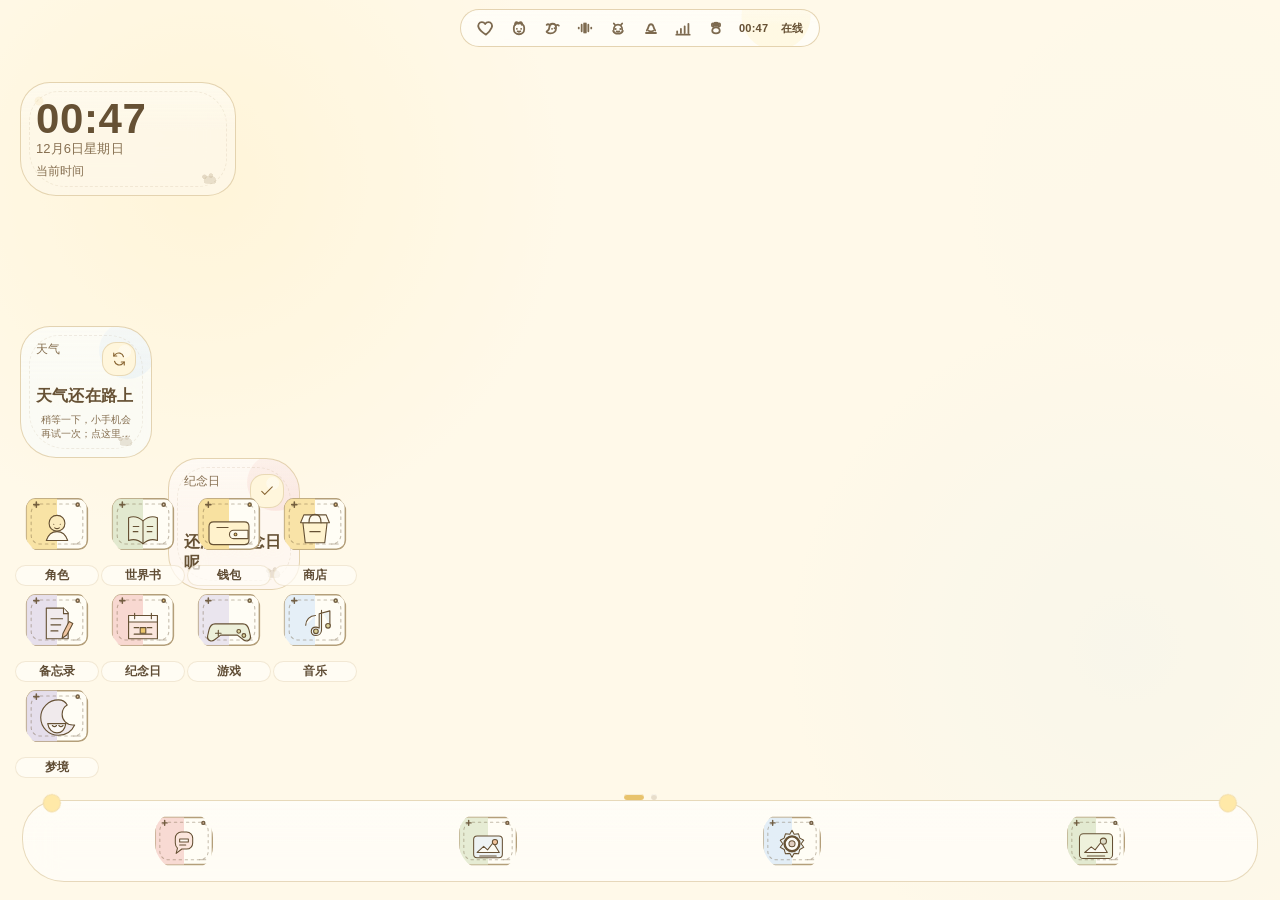
==== commit 2de2d3f3: "Make default desktop icon refresh visible" ====
--- a/index.html
+++ b/index.html
@@ -1416,6 +1416,100 @@
 
     .page-dot.active {
       background: var(--accent-strong);
+    }
+
+    /* 桌面默认图标最终显形层：把语义小物件画在 SVG 内，避免外层透明底盘把变化吃掉。 */
+    .desktop-icon-art:not(.has-custom-image):has(.cozy-app-icon),
+    .dock .desktop-icon-art:not(.has-custom-image):has(.cozy-app-icon) {
+      background: transparent !important;
+      border-color: transparent !important;
+      box-shadow: none !important;
+    }
+
+    .desktop-icon-art:not(.has-custom-image) .cozy-app-icon {
+      width: calc(var(--desktop-icon-svg-size) * var(--desktop-icon-scale));
+      height: calc(var(--desktop-icon-svg-size) * var(--desktop-icon-scale));
+      --icon-paper: color-mix(in srgb, var(--bg-card) 78%, var(--surface-paper));
+      --icon-left: color-mix(in srgb, var(--decor-blue) 58%, var(--bg-card));
+      --icon-fur: color-mix(in srgb, var(--surface-paper) 62%, var(--accent-light));
+      --icon-accent: color-mix(in srgb, var(--accent) 78%, var(--bg-card));
+      --icon-line: color-mix(in srgb, var(--text-primary) 86%, var(--accent-dark));
+      --icon-glow: color-mix(in srgb, var(--bg-card) 74%, transparent);
+      color: var(--icon-line);
+      filter: none;
+    }
+
+    .desktop-icon-art:not(.has-custom-image) .cozy-app-icon-tone-petal { --icon-left: color-mix(in srgb, var(--decor-pink) 70%, var(--bg-card)); --icon-fur: color-mix(in srgb, var(--surface-paper) 58%, var(--decor-pink)); --icon-accent: color-mix(in srgb, var(--decor-pink) 74%, var(--accent)); }
+    .desktop-icon-art:not(.has-custom-image) .cozy-app-icon-tone-fresh { --icon-left: color-mix(in srgb, var(--decor-green) 64%, var(--bg-card)); --icon-fur: color-mix(in srgb, var(--surface-paper) 58%, var(--decor-blue)); --icon-accent: color-mix(in srgb, var(--decor-pink) 62%, var(--accent)); }
+    .desktop-icon-art:not(.has-custom-image) .cozy-app-icon-tone-cloud { --icon-left: color-mix(in srgb, var(--decor-blue) 72%, var(--bg-card)); --icon-fur: color-mix(in srgb, var(--surface-paper) 58%, var(--decor-blue)); --icon-accent: color-mix(in srgb, var(--decor-lilac) 72%, var(--accent)); }
+    .desktop-icon-art:not(.has-custom-image) .cozy-app-icon-tone-leaf { --icon-left: color-mix(in srgb, var(--decor-green) 70%, var(--bg-card)); --icon-fur: color-mix(in srgb, var(--surface-paper) 58%, var(--decor-green)); --icon-accent: color-mix(in srgb, var(--decor-blue) 68%, var(--accent)); }
+    .desktop-icon-art:not(.has-custom-image) .cozy-app-icon-tone-cookie { --icon-left: color-mix(in srgb, var(--decor-yellow) 74%, var(--bg-card)); --icon-fur: color-mix(in srgb, var(--surface-paper) 54%, var(--decor-yellow)); --icon-accent: color-mix(in srgb, var(--decor-pink) 58%, var(--accent)); }
+    .desktop-icon-art:not(.has-custom-image) .cozy-app-icon-tone-moss { --icon-left: color-mix(in srgb, var(--decor-green) 74%, var(--bg-card)); --icon-fur: color-mix(in srgb, var(--surface-paper) 58%, var(--decor-green)); --icon-accent: color-mix(in srgb, var(--decor-lilac) 56%, var(--accent)); }
+    .desktop-icon-art:not(.has-custom-image) .cozy-app-icon-tone-honey { --icon-left: color-mix(in srgb, var(--decor-yellow) 78%, var(--bg-card)); --icon-fur: color-mix(in srgb, var(--surface-paper) 50%, var(--accent-light)); --icon-accent: color-mix(in srgb, var(--accent) 84%, var(--decor-yellow)); }
+    .desktop-icon-art:not(.has-custom-image) .cozy-app-icon-tone-pudding { --icon-left: color-mix(in srgb, var(--decor-yellow) 72%, var(--bg-card)); --icon-fur: color-mix(in srgb, var(--surface-paper) 54%, var(--accent-light)); --icon-accent: color-mix(in srgb, var(--accent) 78%, var(--decor-pink)); }
+    .desktop-icon-art:not(.has-custom-image) .cozy-app-icon-tone-lilac { --icon-left: color-mix(in srgb, var(--decor-lilac) 72%, var(--bg-card)); --icon-fur: color-mix(in srgb, var(--surface-paper) 58%, var(--decor-lilac)); --icon-accent: color-mix(in srgb, var(--decor-pink) 66%, var(--accent)); }
+    .desktop-icon-art:not(.has-custom-image) .cozy-app-icon-tone-rose { --icon-left: color-mix(in srgb, var(--decor-pink) 74%, var(--bg-card)); --icon-fur: color-mix(in srgb, var(--surface-paper) 58%, var(--decor-pink)); --icon-accent: color-mix(in srgb, var(--accent) 72%, var(--decor-yellow)); }
+    .desktop-icon-art:not(.has-custom-image) .cozy-app-icon-tone-mint { --icon-left: color-mix(in srgb, var(--decor-lilac) 62%, var(--bg-card)); --icon-fur: color-mix(in srgb, var(--surface-paper) 56%, var(--decor-green)); --icon-accent: color-mix(in srgb, var(--decor-green) 62%, var(--accent)); }
+    .desktop-icon-art:not(.has-custom-image) .cozy-app-icon-tone-soda { --icon-left: color-mix(in srgb, var(--decor-blue) 68%, var(--bg-card)); --icon-fur: color-mix(in srgb, var(--surface-paper) 58%, var(--decor-blue)); --icon-accent: color-mix(in srgb, var(--decor-green) 62%, var(--accent)); }
+    .desktop-icon-art:not(.has-custom-image) .cozy-app-icon-tone-moon { --icon-left: color-mix(in srgb, var(--decor-lilac) 78%, var(--bg-card)); --icon-fur: color-mix(in srgb, var(--surface-paper) 56%, var(--decor-lilac)); --icon-accent: color-mix(in srgb, var(--accent) 64%, var(--decor-lilac)); }
+    .desktop-icon-art:not(.has-custom-image) .cozy-app-icon-tone-ribbon { --icon-left: color-mix(in srgb, var(--decor-blue) 66%, var(--bg-card)); --icon-fur: color-mix(in srgb, var(--surface-paper) 56%, var(--decor-pink)); --icon-accent: color-mix(in srgb, var(--decor-pink) 66%, var(--accent)); }
+
+    .desktop-icon-art:not(.has-custom-image) .cozy-app-icon .icon-badge-frame {
+      display: block;
+    }
+
+    .desktop-icon-art:not(.has-custom-image) .cozy-app-icon .badge-paper {
+      fill: var(--icon-paper) !important;
+      stroke: color-mix(in srgb, var(--icon-line) 42%, var(--border-soft)) !important;
+      stroke-width: 2.4 !important;
+    }
+
+    .desktop-icon-art:not(.has-custom-image) .cozy-app-icon .badge-soft-half {
+      fill: var(--icon-left) !important;
+      opacity: .96;
+    }
+
+    .desktop-icon-art:not(.has-custom-image) .cozy-app-icon .badge-stitch {
+      fill: none !important;
+      stroke: color-mix(in srgb, var(--icon-line) 38%, transparent) !important;
+      stroke-width: 1.7 !important;
+      stroke-dasharray: 4 6 !important;
+    }
+
+    .desktop-icon-art:not(.has-custom-image) .cozy-app-icon .icon-symbol {
+      transform: translateY(3px) scale(.72);
+      transform-origin: 50% 56%;
+      stroke-width: 6.4 !important;
+    }
+
+    .desktop-icon-art:not(.has-custom-image) .cozy-app-icon .fur {
+      fill: var(--icon-fur) !important;
+      stroke: var(--icon-line) !important;
+    }
+
+    .desktop-icon-art:not(.has-custom-image) .cozy-app-icon .paper,
+    .desktop-icon-art:not(.has-custom-image) .cozy-app-icon .soft {
+      fill: color-mix(in srgb, var(--bg-card) 88%, var(--icon-left)) !important;
+      stroke: var(--icon-line) !important;
+    }
+
+    .desktop-icon-art:not(.has-custom-image) .cozy-app-icon .highlight,
+    .desktop-icon-art:not(.has-custom-image) .cozy-app-icon .sparkle,
+    .desktop-icon-art:not(.has-custom-image) .cozy-app-icon .charm-dot {
+      fill: var(--icon-accent) !important;
+      stroke: var(--icon-line) !important;
+    }
+
+    .desktop-icon-art:not(.has-custom-image) .cozy-app-icon .icon-decoration {
+      display: block;
+      opacity: .9;
+      stroke: var(--icon-line) !important;
+      stroke-width: 2.4 !important;
+    }
+
+    .desktop-icon-art:not(.has-custom-image) .cozy-app-icon .charm-stitch {
+      fill: none !important;
+      stroke: color-mix(in srgb, var(--icon-line) 46%, transparent) !important;
     }
 </style>
 </head>
--- a/style.css
+++ b/style.css
@@ -2542,54 +2542,1223 @@
 }
 :root .cozy-app-icon .icon-decoration { display: none; }
 
-/* 默认图标最终语言：贴近“图标预览.html”的软圆拼贴、冷色半片和虚线缝线。 */
-:root :is(.desktop-icon-art:not(.has-custom-image):has(.cozy-app-icon), .dock .desktop-icon-art:not(.has-custom-image):has(.cozy-app-icon), .settings-app-icon-preview:has(.cozy-app-icon)) {
-  background: transparent;
-  border-color: transparent;
-  box-shadow: none;
-}
+/* ═══════════════════════════════════════ */
+/* 【第一阶段：精致小玩具店视觉骨架】 */
+/* 只覆盖视觉 token 和共用皮肤，不改 DOM 与业务状态。 */
+/* ═══════════════════════════════════════ */
+
+:root {
+  --ui-ink-soft: color-mix(in srgb, var(--text-primary) 82%, var(--accent-dark));
+  --ui-line: color-mix(in srgb, var(--border-soft) 72%, var(--text-primary) 10%);
+  --ui-line-strong: color-mix(in srgb, var(--accent-dark) 52%, var(--border-soft));
+  --ui-paper: color-mix(in srgb, var(--bg-card) 92%, var(--surface-paper));
+  --ui-paper-tint: color-mix(in srgb, var(--surface-paper) 76%, var(--accent-light));
+  --ui-milk-glass: color-mix(in srgb, var(--bg-card) 84%, transparent);
+  --ui-soft-fill: color-mix(in srgb, var(--bg-card) 72%, var(--accent-light));
+  --ui-frost-fill: color-mix(in srgb, var(--bg-card) 82%, var(--decor-blue));
+  --ui-petal-fill: color-mix(in srgb, var(--bg-card) 76%, var(--decor-pink));
+  --ui-cookie-fill: color-mix(in srgb, var(--accent-light) 70%, var(--bg-card));
+  --ui-toy-shadow: 0 10px 24px color-mix(in srgb, var(--shadow-color, var(--text-primary)) 10%, transparent);
+  --ui-float-shadow: 0 16px 34px color-mix(in srgb, var(--shadow-color, var(--text-primary)) 13%, transparent);
+  --ui-hairline: 1.5px solid color-mix(in srgb, var(--ui-line) 82%, transparent);
+  --ui-stitch: 1.5px dashed color-mix(in srgb, var(--ui-line-strong) 42%, transparent);
+  --ui-highlight: inset 0 1px 0 color-mix(in srgb, white 78%, transparent);
+  --ui-pressed-shadow: inset 0 2px 8px color-mix(in srgb, var(--text-primary) 10%, transparent);
+  --ui-lace-size: 18px;
+  --button-primary-bg:
+    radial-gradient(circle at 15px 50%, color-mix(in srgb, var(--bg-card) 58%, transparent) 0 3px, transparent 3.8px),
+    radial-gradient(circle at calc(100% - 15px) 50%, color-mix(in srgb, var(--bg-card) 58%, transparent) 0 3px, transparent 3.8px),
+    linear-gradient(180deg, color-mix(in srgb, var(--accent-light) 74%, var(--accent)), var(--accent-strong));
+  --button-soft-bg:
+    linear-gradient(180deg, color-mix(in srgb, var(--bg-card) 72%, transparent), transparent),
+    color-mix(in srgb, var(--surface-paper) 82%, var(--accent-light));
+  --toy-border: var(--ui-hairline);
+  --shadow-sm: 0 5px 14px color-mix(in srgb, var(--shadow-color, var(--text-primary)) 8%, transparent);
+  --shadow-card: var(--ui-toy-shadow);
+  --shadow-float: var(--ui-float-shadow);
+}
+
+:root body {
+  background:
+    radial-gradient(circle at 12% 10%, color-mix(in srgb, var(--accent-light) 34%, transparent) 0 120px, transparent 250px),
+    radial-gradient(circle at 86% 18%, color-mix(in srgb, var(--decor-pink) 20%, transparent) 0 90px, transparent 230px),
+    linear-gradient(180deg, var(--bg-primary), color-mix(in srgb, var(--bg-primary) 84%, var(--bg-secondary)));
+}
+
+:root :is(.phone-desktop, .app-screen, .placeholder-app, .app-page, .chat-page, .settings-page, .theme-center-page, .theme-studio-page, .chat-thread-page, #app-layer > *) {
+  background:
+    radial-gradient(circle at 14% 10%, color-mix(in srgb, var(--accent-light) 30%, transparent), transparent 180px),
+    radial-gradient(circle at 92% 22%, color-mix(in srgb, var(--decor-blue) 18%, transparent), transparent 210px),
+    linear-gradient(180deg, color-mix(in srgb, var(--bg-card) 28%, transparent), transparent 30%),
+    var(--bg-primary) !important;
+}
+
+:root .desktop-journal-layer {
+  background:
+    radial-gradient(circle at 10px 10px, color-mix(in srgb, var(--ui-line) 24%, transparent) 0 1px, transparent 1.8px),
+    radial-gradient(circle at 34px 30px, color-mix(in srgb, var(--accent-light) 26%, transparent) 0 1.2px, transparent 2px);
+  background-size: 44px 44px, 58px 58px;
+  opacity: .55;
+}
+
+:root :is(.card, .section-card, .form-card, .empty-state, .placeholder-card, .setting-card, .panel-card, .loading-card, .chat-fold-card, .thinking-card, .chat-game-card, .chat-sub-agent-card, .desktop-widget, [class$="-card"]) {
+  position: relative;
+  overflow: hidden;
+  border: var(--ui-hairline) !important;
+  border-radius: 28px 32px 27px 34px !important;
+  background:
+    linear-gradient(180deg, color-mix(in srgb, var(--bg-card) 68%, transparent), transparent 42%),
+    radial-gradient(circle at 82% 14%, color-mix(in srgb, white 50%, transparent), transparent 72px),
+    var(--ui-paper) !important;
+  box-shadow: none;
+}
+
+:root :is(.card, .section-card, .form-card, .empty-state, .placeholder-card, .setting-card, .panel-card, .desktop-widget)::after {
+  content: "";
+  position: absolute;
+  inset: 8px;
+  pointer-events: none;
+  border-radius: inherit;
+  border: var(--ui-stitch);
+  opacity: .42;
+  background: none;
+}
+
+:root :is(.app-topbar, .app-header, .nav-bar, .top-bar, .toolbar, .chat-thread-header, .chat-thread-input-bar, .bottom-bar, .status-cute-pill, .dock, .bottom-sheet, .sheet-panel, .modal, .modal-content, .dialog, .popup, .toast) {
+  border: var(--ui-hairline) !important;
+  background:
+    linear-gradient(180deg, color-mix(in srgb, white 24%, transparent), transparent 52%),
+    var(--ui-milk-glass) !important;
+  box-shadow: none;
+  backdrop-filter: blur(18px) saturate(1.04);
+  -webkit-backdrop-filter: blur(18px) saturate(1.04);
+}
+
+:root :is(.app-topbar, .app-header, .nav-bar, .top-bar, .toolbar, .chat-thread-header) {
+  border-radius: 0 0 24px 24px !important;
+  border-left-color: transparent !important;
+  border-right-color: transparent !important;
+  border-top-color: transparent !important;
+}
+
+:root :is(.bottom-sheet, .sheet-panel, .modal, .modal-content, .dialog, .popup) {
+  border-radius: 32px 36px 30px 38px !important;
+}
+
+:root .dock {
+  border-radius: 36px 40px 34px 42px !important;
+}
+
+:root :is(.btn-primary, .primary-button, [class$="-primary"], [class$="-save-btn"], [class$="-submit-btn"], [class$="-buy-btn"], button[type="submit"]) {
+  min-height: 42px;
+  border: 1.5px solid color-mix(in srgb, var(--accent-dark) 46%, transparent) !important;
+  border-radius: 20px 24px 20px 24px !important;
+  background: var(--button-primary-bg) !important;
+  color: var(--button-primary-text) !important;
+  box-shadow: none;
+  font-weight: 760;
+  letter-spacing: .02em;
+}
+
+:root :is(.btn-ghost, .secondary-button, .icon-button, .app-back, .card-action, .chat-token-pill, button[class*="btn"], [role="button"][class*="button"], [class$="-chip"], [class$="-pill"], [class$="-tag"], [class$="-badge"]) {
+  border: var(--ui-hairline) !important;
+  border-radius: var(--radius-full) !important;
+  background: var(--button-soft-bg) !important;
+  color: var(--text-primary) !important;
+  box-shadow: none;
+}
+
+:root :is(.icon-button, .app-back, .chat-thread-send, .chat-call-send, .lock-key) {
+  position: relative;
+  overflow: hidden;
+}
+
+:root :is(.icon-button, .app-back, .chat-thread-send, .chat-call-send, .lock-key)::before {
+  content: "";
+  position: absolute;
+  inset: 19% 17% auto auto;
+  width: 18%;
+  height: 18%;
+  border-radius: 50%;
+  background: color-mix(in srgb, white 60%, transparent);
+  pointer-events: none;
+}
+
+:root :is(.btn-primary, .icon-button.accent, .chat-thread-send, .chat-call-send, .lock-key:not(.secondary)):active {
+  box-shadow: none;
+}
+
+:root :is(input, textarea, select, .input, .form-input, .search-input, .chat-thread-input, .chat-call-input) {
+  border: var(--ui-hairline) !important;
+  border-radius: 22px 26px 22px 26px !important;
+  background:
+    linear-gradient(180deg, color-mix(in srgb, white 22%, transparent), transparent),
+    color-mix(in srgb, var(--bg-card) 88%, var(--surface-paper)) !important;
+  box-shadow: none;
+}
+
+:root :is(.switch, .toggle) {
+  border: var(--ui-hairline) !important;
+  border-radius: var(--radius-full) !important;
+  background: color-mix(in srgb, var(--bg-secondary) 68%, var(--bg-card)) !important;
+  box-shadow: none;
+}
+
+:root :is(.switch.active, .switch.is-on, .toggle.is-on, input:checked + .toggle, input:checked + .switch) {
+  background: linear-gradient(90deg, color-mix(in srgb, var(--decor-green) 54%, var(--bg-card)), color-mix(in srgb, var(--accent) 82%, var(--accent-light))) !important;
+}
+
+:root :is(.switch, .toggle)::after {
+  border: 1.5px solid color-mix(in srgb, var(--ui-line-strong) 34%, transparent) !important;
+  background:
+    radial-gradient(circle at 34% 34%, color-mix(in srgb, white 72%, transparent) 0 4px, transparent 4.8px),
+    radial-gradient(circle at 50% 52%, color-mix(in srgb, var(--accent-dark) 65%, transparent) 0 2px, transparent 2.6px),
+    var(--bg-card) !important;
+  box-shadow: none;
+}
+
+:root :is(.message-bubble, .chat-message-bubble, .bubble) {
+  border: var(--ui-hairline) !important;
+  border-radius: 22px 26px 22px 26px !important;
+  box-shadow: none;
+}
+
+:root :is(.message-row.user .message-bubble, .chat-message-row.user .chat-message-bubble, .chat-message-bubble.role-user, .bubble.user) {
+  background:
+    linear-gradient(180deg, color-mix(in srgb, white 24%, transparent), transparent 42%),
+    var(--bubble-user-bg) !important;
+  color: var(--bubble-user-text) !important;
+}
+
+:root :is(.message-row.ai .message-bubble, .chat-message-row.ai .chat-message-bubble, .chat-message-bubble.role-ai, .bubble.ai) {
+  background:
+    linear-gradient(180deg, color-mix(in srgb, white 32%, transparent), transparent 42%),
+    var(--bubble-ai-bg) !important;
+  color: var(--bubble-ai-text) !important;
+}
+
+:root :is(.desktop-icon-art:not(.has-custom-image):has(.cozy-app-icon), .dock .desktop-icon-art:not(.has-custom-image):has(.cozy-app-icon)) {
+  border: 0 !important;
+  background: transparent !important;
+  box-shadow: none;
+}
+
 :root .cozy-app-icon {
+  --icon-line: var(--ui-ink-soft);
+  --icon-paper: color-mix(in srgb, var(--bg-card) 88%, transparent);
+  --icon-left: color-mix(in srgb, var(--decor-blue) 46%, var(--bg-card));
+  --icon-fur: color-mix(in srgb, var(--surface-paper) 76%, var(--accent-light));
+  --icon-accent: color-mix(in srgb, var(--accent) 76%, var(--bg-card));
+  --icon-soft: color-mix(in srgb, var(--bg-card) 72%, var(--decor-pink));
+  --icon-highlight: color-mix(in srgb, white 70%, transparent);
+  color: var(--icon-line);
   filter: none;
-  --icon-line: var(--icon-line-stable);
-  overflow: visible;
-}
-:root .cozy-app-icon g,
-:root .cozy-app-icon path,
-:root .cozy-app-icon circle,
-:root .cozy-app-icon rect {
+}
+
+:root .cozy-app-icon-chat { --icon-left: color-mix(in srgb, var(--decor-pink) 46%, var(--bg-card)); --icon-accent: color-mix(in srgb, var(--decor-pink) 72%, var(--accent)); }
+:root .cozy-app-icon-settings { --icon-left: color-mix(in srgb, var(--decor-blue) 54%, var(--bg-card)); --icon-accent: color-mix(in srgb, var(--decor-lilac) 62%, var(--accent)); }
+:root .cozy-app-icon-gallery { --icon-left: color-mix(in srgb, var(--decor-green) 50%, var(--bg-card)); --icon-accent: color-mix(in srgb, var(--decor-blue) 58%, var(--accent)); }
+:root .cozy-app-icon-wallet { --icon-left: color-mix(in srgb, var(--decor-yellow) 56%, var(--bg-card)); --icon-accent: color-mix(in srgb, var(--accent) 78%, var(--decor-yellow)); }
+:root .cozy-app-icon-memo { --icon-left: color-mix(in srgb, var(--decor-lilac) 44%, var(--bg-card)); --icon-accent: color-mix(in srgb, var(--decor-pink) 58%, var(--accent)); }
+:root .cozy-app-icon-music { --icon-left: color-mix(in srgb, var(--decor-blue) 44%, var(--bg-card)); --icon-accent: color-mix(in srgb, var(--decor-green) 52%, var(--accent)); }
+:root .cozy-app-icon-dream { --icon-left: color-mix(in srgb, var(--decor-lilac) 58%, var(--bg-card)); --icon-accent: color-mix(in srgb, var(--accent) 58%, var(--decor-lilac)); }
+
+:root .cozy-app-icon .badge-paper {
+  fill: var(--icon-paper) !important;
+  stroke: color-mix(in srgb, var(--ui-line) 66%, transparent) !important;
+  stroke-width: 2 !important;
+}
+
+:root .cozy-app-icon .badge-soft-half {
+  fill: var(--icon-left) !important;
+}
+
+:root .cozy-app-icon .badge-stitch {
+  fill: none !important;
+  stroke: color-mix(in srgb, var(--icon-line) 32%, transparent) !important;
+  stroke-width: 1.55 !important;
+  stroke-dasharray: 4.5 6.5 !important;
+}
+
+:root .cozy-app-icon .icon-character {
+  stroke: var(--icon-line) !important;
+  stroke-width: 5.2 !important;
   stroke-linecap: round;
   stroke-linejoin: round;
+}
+
+:root .cozy-app-icon .icon-character .fur {
+  fill: var(--icon-fur) !important;
+  stroke: var(--icon-line) !important;
+}
+
+:root .cozy-app-icon .icon-character .paper,
+:root .cozy-app-icon .icon-character .soft {
+  fill: var(--ui-paper) !important;
+  stroke: var(--icon-line) !important;
+}
+
+:root .cozy-app-icon .icon-character .highlight,
+:root .cozy-app-icon .icon-character .accent {
+  fill: var(--icon-accent) !important;
+  stroke: var(--icon-line) !important;
+}
+
+:root .cozy-app-icon .icon-character .line-only {
+  fill: none !important;
+  stroke: var(--icon-line) !important;
+}
+
+:root .desktop-icon-name {
+  padding: 2px 8px;
+  border: 1px solid color-mix(in srgb, var(--ui-line) 45%, transparent);
+  border-radius: var(--radius-full);
+  background: color-mix(in srgb, var(--bg-card) 72%, transparent);
+  color: var(--text-primary) !important;
+  font-weight: 720;
+  text-shadow: 0 1px 0 color-mix(in srgb, white 50%, transparent);
+}
+
+:root .status-cute-pill svg,
+:root .icon-button svg,
+:root .app-back svg {
+  stroke-width: 2.15;
+  color: var(--ui-ink-soft);
+}
+
+:root :is(.desktop-icon, .icon-button, .btn-primary, .btn-ghost, .card-action, .chat-thread-send, .lock-key) {
+  transition: transform 180ms cubic-bezier(.22,.9,.22,1), box-shadow 180ms ease, background 180ms ease, color 180ms ease;
+}
+
+:root :is(.desktop-icon:hover .cozy-app-icon, .desktop-icon:focus-visible .cozy-app-icon) {
+  transform-origin: 50% 72%;
+  animation: toyTinySway 1.65s ease-in-out infinite;
+}
+
+:root :is(.btn-primary, .icon-button.accent, .chat-thread-send, .lock-key:not(.secondary)):active {
+  transform: translateY(1px) scale(.965);
+}
+
+@keyframes toyTinySway {
+  0%, 100% { transform: translateY(0) rotate(-.8deg); }
+  50% { transform: translateY(-2px) rotate(.8deg); }
+}
+
+/* ═══════════════════════════════════════ */
+/* 【第二阶段：基础组件精修与主题适配小物件】 */
+/* 继续只触碰视觉层：修正第一阶段泛选择器粗糙感，补足按钮、小卡片、胶囊和图标家族。 */
+/* ═══════════════════════════════════════ */
+
+:root {
+  --ui-button-ink: color-mix(in srgb, var(--button-primary-text) 86%, var(--text-primary));
+  --ui-soft-button-ink: color-mix(in srgb, var(--text-primary) 78%, var(--accent-dark));
+  --ui-tab-bg: color-mix(in srgb, var(--bg-card) 78%, var(--accent-light));
+  --ui-item-bg: color-mix(in srgb, var(--bg-card) 88%, transparent);
+  --ui-item-active: color-mix(in srgb, var(--accent-light) 58%, var(--bg-card));
+  --ui-mini-fill: color-mix(in srgb, var(--bg-card) 82%, var(--decor-pink));
+  --ui-primary-charm-fill: color-mix(in srgb, var(--bg-card) 62%, var(--accent-light));
+  --ui-corner-dot: color-mix(in srgb, var(--accent) 62%, var(--bg-card));
+  --ui-corner-dot-strong: color-mix(in srgb, var(--accent-dark) 70%, var(--text-primary));
+}
+
+:root :is(.btn-primary, .primary-button, [class$="-save-btn"], [class$="-submit-btn"], [class$="-buy-btn"], button[type="submit"], .chat-thread-send, .chat-call-send) {
+  position: relative;
+  isolation: isolate;
+  overflow: hidden;
+  padding-inline: max(18px, 1.2em);
+  border-radius: 19px 24px 20px 25px !important;
+  color: var(--ui-button-ink) !important;
+}
+
+:root :is(.btn-primary, .primary-button, [class$="-save-btn"], [class$="-submit-btn"], [class$="-buy-btn"], button[type="submit"], .chat-thread-send, .chat-call-send)::before {
+  content: "";
+  position: absolute;
+  z-index: -1;
+  inset: 4px 8px auto auto;
+  width: 20px;
+  height: 13px;
+  border-radius: 50% 48% 42% 54%;
+  background:
+    radial-gradient(circle at 28% 34%, var(--ui-primary-charm-fill) 0 2px, transparent 2.6px),
+    radial-gradient(circle at 58% 28%, var(--ui-primary-charm-fill) 0 2px, transparent 2.6px),
+    radial-gradient(ellipse at 48% 70%, var(--ui-primary-charm-fill) 0 6px, transparent 6.6px);
+  opacity: .82;
+}
+
+:root :is(.btn-primary, .primary-button, [class$="-save-btn"], [class$="-submit-btn"], [class$="-buy-btn"], button[type="submit"], .chat-thread-send, .chat-call-send)::after {
+  content: "";
+  position: absolute;
+  z-index: -1;
+  left: 10px;
+  bottom: 5px;
+  width: 24px;
+  height: 7px;
+  border-radius: var(--radius-full);
+  border-top: 1px dashed color-mix(in srgb, var(--ui-button-ink) 34%, transparent);
+  opacity: .55;
+}
+
+:root :is(.btn-ghost, .secondary-button, .icon-button, .app-back, .card-action, button[class*="btn"], [role="button"][class*="button"]) {
+  position: relative;
+  isolation: isolate;
+  color: var(--ui-soft-button-ink) !important;
+}
+
+:root :is(.btn-ghost, .secondary-button, .card-action, button[class*="btn"]):not(.btn-primary):not([class$="-primary"]):not([class$="-save-btn"]):not([class$="-submit-btn"]):not([class$="-buy-btn"])::after {
+  content: "";
+  position: absolute;
+  right: 10px;
+  top: 7px;
+  width: 9px;
+  height: 9px;
+  border-radius: 42% 58% 46% 54%;
+  background: var(--ui-corner-dot);
+  opacity: .46;
+  pointer-events: none;
+}
+
+:root :is(.icon-button, .app-back) {
+  border-radius: 42% 48% 43% 52% !important;
+  background:
+    radial-gradient(circle at 70% 24%, color-mix(in srgb, white 52%, transparent) 0 5px, transparent 5.8px),
+    var(--button-soft-bg) !important;
+}
+
+:root :is(.icon-button.accent, .chat-thread-send, .chat-call-send) {
+  border-radius: 48% 44% 52% 42% !important;
+}
+
+:root :is(.card-action, [class$="-item"], .list-item, .setting-item, .settings-nav-item, .chat-thread-sheet-item, .chat-action-sheet-item) {
+  border: var(--ui-hairline) !important;
+  border-radius: 20px 24px 20px 26px !important;
+  background:
+    linear-gradient(180deg, color-mix(in srgb, white 20%, transparent), transparent 54%),
+    var(--ui-item-bg) !important;
+  color: var(--text-primary) !important;
+  box-shadow: none;
+}
+
+:root :is([class$="-item"].active, [class$="-item"].is-active, .settings-nav-item.active, .chat-thread-sheet-item.active, .chat-action-sheet-item.active) {
+  background:
+    linear-gradient(180deg, color-mix(in srgb, white 24%, transparent), transparent 52%),
+    var(--ui-item-active) !important;
+  border-color: color-mix(in srgb, var(--accent-dark) 38%, var(--border-soft)) !important;
+}
+
+:root :is(.segmented, [class$="-tabs"], [class$="-segment"], [class$="-toggle"]) {
+  border: var(--ui-hairline) !important;
+  border-radius: var(--radius-full) !important;
+  background: var(--ui-tab-bg) !important;
+  box-shadow: none;
+}
+
+:root :is(.segmented button, [class$="-tabs"] button, [class$="-segment"] button, [class$="-toggle"] button) {
+  border-radius: var(--radius-full) !important;
+}
+
+:root :is(.segmented button.active, [class$="-tabs"] button.active, [class$="-segment"] button.active, [class$="-toggle"] button.active, [aria-selected="true"]) {
+  background:
+    radial-gradient(circle at 12px 50%, color-mix(in srgb, var(--bg-card) 58%, transparent) 0 2.5px, transparent 3.2px),
+    var(--button-primary-bg) !important;
+  color: var(--ui-button-ink) !important;
+}
+
+:root :is([class$="-chip"], [class$="-pill"], [class$="-tag"], [class$="-badge"], .chip, .pill, .tag, .badge) {
+  min-height: 26px;
+  border: var(--ui-hairline) !important;
+  border-radius: var(--radius-full) !important;
+  background:
+    linear-gradient(180deg, color-mix(in srgb, white 22%, transparent), transparent),
+    color-mix(in srgb, var(--bg-card) 76%, var(--accent-light)) !important;
+  color: var(--ui-soft-button-ink) !important;
+  box-shadow: none;
+}
+
+:root :is([class$="-chip"].active, [class$="-chip"].selected, [class$="-pill"].active, [class$="-tag"].active, .chip.active, .pill.active, .tag.active, .badge.active) {
+  background: var(--button-primary-bg) !important;
+  color: var(--ui-button-ink) !important;
+  border-color: color-mix(in srgb, var(--accent-dark) 44%, var(--border-soft)) !important;
+}
+
+:root :is([class*="mini-btn"], [class*="small-btn"], .chat-message-action-btn, .chat-message-code-action, .chat-message-code-toggle) {
+  min-height: 30px;
+  border-radius: 14px 17px 14px 18px !important;
+  background:
+    radial-gradient(circle at 78% 25%, color-mix(in srgb, white 48%, transparent) 0 3px, transparent 3.8px),
+    var(--ui-mini-fill) !important;
+}
+
+:root :is(.desktop-widget, .widget-card, .time-widget, .weather-widget, .anniversary-widget, .vinyl-widget) {
+  border-radius: 30px 34px 28px 36px !important;
+  background:
+    radial-gradient(circle at 18px 18px, color-mix(in srgb, var(--ui-corner-dot) 42%, transparent) 0 3px, transparent 3.8px),
+    linear-gradient(180deg, color-mix(in srgb, white 26%, transparent), transparent 44%),
+    color-mix(in srgb, var(--ui-paper) 88%, var(--accent-light)) !important;
+}
+
+:root :is(.desktop-widget, .widget-card, .time-widget, .weather-widget, .anniversary-widget, .vinyl-widget)::before {
+  content: "";
+  position: absolute;
+  right: 14px;
+  bottom: 11px;
+  width: 22px;
+  height: 12px;
+  border-radius: 50% 48% 45% 55%;
+  background:
+    radial-gradient(circle at 25% 40%, color-mix(in srgb, var(--ui-corner-dot-strong) 58%, transparent) 0 2px, transparent 2.6px),
+    radial-gradient(circle at 54% 30%, color-mix(in srgb, var(--ui-corner-dot-strong) 52%, transparent) 0 2px, transparent 2.6px),
+    radial-gradient(ellipse at 50% 72%, color-mix(in srgb, var(--ui-corner-dot-strong) 46%, transparent) 0 6px, transparent 6.6px);
+  opacity: .34;
+  pointer-events: none;
+}
+
+:root .desktop-icon-art {
+  transform-origin: 50% 72%;
+}
+
+:root .cozy-app-icon-moments { --icon-left: color-mix(in srgb, var(--decor-pink) 48%, var(--bg-card)); --icon-accent: color-mix(in srgb, var(--decor-green) 45%, var(--accent)); }
+:root .cozy-app-icon-characters { --icon-left: color-mix(in srgb, var(--decor-yellow) 52%, var(--bg-card)); --icon-accent: color-mix(in srgb, var(--decor-pink) 50%, var(--accent)); }
+:root .cozy-app-icon-worldbook { --icon-left: color-mix(in srgb, var(--decor-green) 55%, var(--bg-card)); --icon-accent: color-mix(in srgb, var(--decor-lilac) 46%, var(--accent)); }
+:root .cozy-app-icon-shop { --icon-left: color-mix(in srgb, var(--decor-yellow) 58%, var(--bg-card)); --icon-accent: color-mix(in srgb, var(--accent) 74%, var(--decor-pink)); }
+:root .cozy-app-icon-anniversary { --icon-left: color-mix(in srgb, var(--decor-pink) 52%, var(--bg-card)); --icon-accent: color-mix(in srgb, var(--accent) 66%, var(--decor-yellow)); }
+:root .cozy-app-icon-games { --icon-left: color-mix(in srgb, var(--decor-lilac) 46%, var(--bg-card)); --icon-accent: color-mix(in srgb, var(--decor-green) 46%, var(--accent)); }
+:root .cozy-app-icon-theme-center { --icon-left: color-mix(in srgb, var(--decor-blue) 52%, var(--bg-card)); --icon-accent: color-mix(in srgb, var(--decor-pink) 54%, var(--accent)); }
+
+:root .cozy-app-icon .icon-character .face,
+:root .cozy-app-icon .icon-character circle:not(.highlight),
+:root .cozy-app-icon .icon-character path:not(.fur):not(.paper):not(.highlight):not(.accent):not(.soft):not(.line-only) {
   vector-effect: non-scaling-stroke;
 }
+
+:root :is(.btn-primary, .primary-button, [class$="-save-btn"], [class$="-submit-btn"], [class$="-buy-btn"], .chat-thread-send, .chat-call-send):active::before {
+  transform: translateY(1px) scale(.9);
+}
+
+:root :is(.icon-button, .app-back):active {
+  transform: translateY(1px) scale(.94) rotate(-1deg);
+}
+
+:root :is(.card-action, [class$="-item"], [class$="-chip"], [class$="-pill"], [class$="-tag"]):active {
+  transform: translateY(1px) scale(.985);
+}
+
+/* ═══════════════════════════════════════ */
+/* 【第三阶段：桌面图标语义形状与主题适配色】 */
+/* 默认图标固定语义轮廓，颜色由 tone class 从主题变量派生。 */
+/* ═══════════════════════════════════════ */
+
+:root {
+  --icon-tone-left: color-mix(in srgb, var(--decor-blue) 46%, var(--bg-card));
+  --icon-tone-body: color-mix(in srgb, var(--surface-paper) 76%, var(--accent-light));
+  --icon-tone-charm: color-mix(in srgb, var(--accent) 76%, var(--bg-card));
+  --icon-tone-paper: color-mix(in srgb, var(--bg-card) 90%, transparent);
+  --icon-tone-line: color-mix(in srgb, var(--text-primary) 78%, var(--accent-dark));
+  --icon-tone-muted: color-mix(in srgb, var(--text-secondary) 34%, transparent);
+}
+
+:root .cozy-app-icon-tone-petal { --icon-tone-left: color-mix(in srgb, var(--decor-pink) 52%, var(--bg-card)); --icon-tone-body: color-mix(in srgb, var(--surface-paper) 74%, var(--decor-pink)); --icon-tone-charm: color-mix(in srgb, var(--decor-pink) 70%, var(--accent)); }
+:root .cozy-app-icon-tone-fresh { --icon-tone-left: color-mix(in srgb, var(--decor-green) 48%, var(--bg-card)); --icon-tone-body: color-mix(in srgb, var(--surface-paper) 74%, var(--decor-blue)); --icon-tone-charm: color-mix(in srgb, var(--decor-pink) 58%, var(--accent)); }
+:root .cozy-app-icon-tone-cloud { --icon-tone-left: color-mix(in srgb, var(--decor-blue) 56%, var(--bg-card)); --icon-tone-body: color-mix(in srgb, var(--surface-paper) 78%, var(--decor-blue)); --icon-tone-charm: color-mix(in srgb, var(--decor-lilac) 62%, var(--accent)); }
+:root .cozy-app-icon-tone-leaf { --icon-tone-left: color-mix(in srgb, var(--decor-green) 54%, var(--bg-card)); --icon-tone-body: color-mix(in srgb, var(--surface-paper) 78%, var(--decor-green)); --icon-tone-charm: color-mix(in srgb, var(--decor-blue) 58%, var(--accent)); }
+:root .cozy-app-icon-tone-cookie { --icon-tone-left: color-mix(in srgb, var(--decor-yellow) 58%, var(--bg-card)); --icon-tone-body: color-mix(in srgb, var(--surface-paper) 70%, var(--decor-yellow)); --icon-tone-charm: color-mix(in srgb, var(--decor-pink) 50%, var(--accent)); }
+:root .cozy-app-icon-tone-moss { --icon-tone-left: color-mix(in srgb, var(--decor-green) 58%, var(--bg-card)); --icon-tone-body: color-mix(in srgb, var(--surface-paper) 76%, var(--decor-green)); --icon-tone-charm: color-mix(in srgb, var(--decor-lilac) 48%, var(--accent)); }
+:root .cozy-app-icon-tone-honey { --icon-tone-left: color-mix(in srgb, var(--decor-yellow) 60%, var(--bg-card)); --icon-tone-body: color-mix(in srgb, var(--surface-paper) 68%, var(--accent-light)); --icon-tone-charm: color-mix(in srgb, var(--accent) 78%, var(--decor-yellow)); }
+:root .cozy-app-icon-tone-pudding { --icon-tone-left: color-mix(in srgb, var(--decor-yellow) 58%, var(--bg-card)); --icon-tone-body: color-mix(in srgb, var(--surface-paper) 72%, var(--accent-light)); --icon-tone-charm: color-mix(in srgb, var(--accent) 74%, var(--decor-pink)); }
+:root .cozy-app-icon-tone-lilac { --icon-tone-left: color-mix(in srgb, var(--decor-lilac) 54%, var(--bg-card)); --icon-tone-body: color-mix(in srgb, var(--surface-paper) 78%, var(--decor-lilac)); --icon-tone-charm: color-mix(in srgb, var(--decor-pink) 58%, var(--accent)); }
+:root .cozy-app-icon-tone-rose { --icon-tone-left: color-mix(in srgb, var(--decor-pink) 56%, var(--bg-card)); --icon-tone-body: color-mix(in srgb, var(--surface-paper) 76%, var(--decor-pink)); --icon-tone-charm: color-mix(in srgb, var(--accent) 66%, var(--decor-yellow)); }
+:root .cozy-app-icon-tone-mint { --icon-tone-left: color-mix(in srgb, var(--decor-lilac) 46%, var(--bg-card)); --icon-tone-body: color-mix(in srgb, var(--surface-paper) 76%, var(--decor-green)); --icon-tone-charm: color-mix(in srgb, var(--decor-green) 46%, var(--accent)); }
+:root .cozy-app-icon-tone-soda { --icon-tone-left: color-mix(in srgb, var(--decor-blue) 48%, var(--bg-card)); --icon-tone-body: color-mix(in srgb, var(--surface-paper) 78%, var(--decor-blue)); --icon-tone-charm: color-mix(in srgb, var(--decor-green) 52%, var(--accent)); }
+:root .cozy-app-icon-tone-moon { --icon-tone-left: color-mix(in srgb, var(--decor-lilac) 60%, var(--bg-card)); --icon-tone-body: color-mix(in srgb, var(--surface-paper) 76%, var(--decor-lilac)); --icon-tone-charm: color-mix(in srgb, var(--accent) 58%, var(--decor-lilac)); }
+:root .cozy-app-icon-tone-ribbon { --icon-tone-left: color-mix(in srgb, var(--decor-blue) 54%, var(--bg-card)); --icon-tone-body: color-mix(in srgb, var(--surface-paper) 76%, var(--decor-pink)); --icon-tone-charm: color-mix(in srgb, var(--decor-pink) 54%, var(--accent)); }
+
+:root .cozy-app-icon {
+  --icon-left: var(--icon-tone-left);
+  --icon-fur: var(--icon-tone-body);
+  --icon-accent: var(--icon-tone-charm);
+  --icon-line: var(--icon-tone-line);
+  --icon-paper: var(--icon-tone-paper);
+}
+
 :root .cozy-app-icon .badge-paper {
-  fill: color-mix(in srgb, var(--bg-card) 86%, transparent);
-  stroke: color-mix(in srgb, var(--bg-card) 78%, transparent);
-  stroke-width: 1.5;
-}
+  fill: color-mix(in srgb, var(--icon-paper) 88%, transparent) !important;
+  stroke: color-mix(in srgb, var(--icon-line) 26%, var(--border-soft)) !important;
+}
+
 :root .cozy-app-icon .badge-soft-half {
-  fill: color-mix(in srgb, var(--decor-blue) 52%, transparent);
-  stroke: none;
-}
-:root .cozy-app-icon .badge-gloss {
-  fill: color-mix(in srgb, var(--bg-card) 34%, transparent);
-  stroke: none;
-}
+  fill: var(--icon-left) !important;
+}
+
 :root .cozy-app-icon .badge-stitch {
-  fill: none;
-  stroke: color-mix(in srgb, var(--text-secondary) 30%, transparent);
-  stroke-width: 1.55;
-  stroke-dasharray: 5 7;
-}
-:root .cozy-app-icon .icon-character {
-  fill: none;
-  stroke: var(--icon-line-stable);
-  stroke-width: 4.9;
-}
-:root .cozy-app-icon .icon-character .icon-line {
-  fill: none;
-  stroke: var(--icon-line-stable);
-}
-:root .cozy-app-icon .icon-character .icon-dot {
-  fill: var(--icon-line-stable);
-  stroke: none;
-}
+  stroke: color-mix(in srgb, var(--icon-line) 34%, transparent) !important;
+  stroke-dasharray: 4 7 !important;
+}
+
+:root .cozy-app-icon .icon-symbol {
+  transform-origin: 50% 54%;
+}
+
+:root .cozy-app-icon .fur {
+  fill: var(--icon-fur) !important;
+  stroke: var(--icon-line) !important;
+}
+
+:root .cozy-app-icon .paper,
+:root .cozy-app-icon .soft {
+  fill: var(--icon-paper) !important;
+  stroke: var(--icon-line) !important;
+}
+
+:root .cozy-app-icon .highlight,
+:root .cozy-app-icon .accent,
+:root .cozy-app-icon .sparkle,
+:root .cozy-app-icon .charm-dot {
+  fill: var(--icon-accent) !important;
+  stroke: var(--icon-line) !important;
+}
+
+:root .cozy-app-icon .charm-stitch {
+  fill: none !important;
+  stroke: color-mix(in srgb, var(--icon-line) 42%, transparent) !important;
+  stroke-width: 1.6 !important;
+  stroke-linecap: round;
+}
+
+:root .cozy-app-icon-semantic-bubble .icon-symbol { transform: translateY(1px) rotate(-1deg); }
+:root .cozy-app-icon-semantic-album .icon-symbol { transform: rotate(.8deg); }
+:root .cozy-app-icon-semantic-gear .icon-symbol { transform: scale(.98); }
+:root .cozy-app-icon-semantic-frame .icon-symbol { transform: rotate(-.6deg); }
+:root .cozy-app-icon-semantic-friend .icon-symbol { transform: translateY(-1px); }
+:root .cozy-app-icon-semantic-book .icon-symbol { transform: rotate(.7deg); }
+:root .cozy-app-icon-semantic-pouch .icon-symbol { transform: translateY(1px); }
+:root .cozy-app-icon-semantic-bag .icon-symbol { transform: rotate(-.7deg); }
+:root .cozy-app-icon-semantic-note .icon-symbol { transform: rotate(.9deg); }
+:root .cozy-app-icon-semantic-calendar .icon-symbol { transform: translateY(1px); }
+:root .cozy-app-icon-semantic-controller .icon-symbol { transform: scale(.96) translateY(2px); }
+:root .cozy-app-icon-semantic-record .icon-symbol { transform: rotate(-1deg); }
+:root .cozy-app-icon-semantic-moon .icon-symbol { transform: translateX(-1px); }
+:root .cozy-app-icon-semantic-dresser .icon-symbol { transform: translateY(1px); }
+
+:root .desktop-icon:active .cozy-app-icon .icon-symbol,
+:root .dock .desktop-icon:active .cozy-app-icon .icon-symbol {
+  transform: translateY(1px) scale(.96);
+}
+
+/* 公共软萌主题补齐层：第三阶段收束，供静态检查确认共享层仍由主题变量驱动 */
+:root :is(.phone-desktop, #app-layer > *) {
+  background: var(--bg-primary);
+}
+
+:root .desktop-journal-layer {
+  background: var(--bg-primary);
+}
+
+:root :is(.theme-center::before, .dream-hero::before) {
+  content: none;
+}
+
+/* ═══════════════════════════════════════ */
+/* 【第四阶段：重点萌物按钮】 */
+/* 只点亮发送、保存、喜欢、播放、加号等高频按钮；普通次级按钮继续保持干净胶囊。 */
+/* ═══════════════════════════════════════ */
+
+:root {
+  --creature-button-line: color-mix(in srgb, var(--text-primary) 74%, var(--accent-dark));
+  --creature-button-paper: color-mix(in srgb, var(--bg-card) 86%, transparent);
+  --creature-button-paw: color-mix(in srgb, var(--decor-pink) 58%, var(--accent-light));
+  --creature-button-cookie: color-mix(in srgb, var(--decor-yellow) 62%, var(--accent-light));
+  --creature-button-star: color-mix(in srgb, var(--decor-yellow) 68%, var(--bg-card));
+  --creature-button-ribbon: color-mix(in srgb, var(--decor-pink) 54%, var(--accent));
+  --creature-button-chime: color-mix(in srgb, var(--accent) 62%, var(--decor-yellow));
+}
+
+:root :is(.chat-thread-send, .chat-call-send, .dream-wake-send) {
+  position: relative;
+  isolation: isolate;
+  overflow: hidden;
+  border-radius: 48% 44% 52% 42% !important;
+  background:
+    radial-gradient(circle at 32% 34%, var(--creature-button-paper) 0 4px, transparent 4.8px),
+    radial-gradient(circle at 58% 30%, var(--creature-button-paper) 0 4px, transparent 4.8px),
+    radial-gradient(ellipse at 48% 66%, var(--creature-button-paw) 0 12px, transparent 12.8px),
+    var(--button-primary-bg) !important;
+}
+
+:root :is(.chat-thread-send, .chat-call-send, .dream-wake-send)::after {
+  content: "";
+  position: absolute;
+  inset: auto 8px 7px auto;
+  width: 16px;
+  height: 9px;
+  border-radius: 50% 48% 44% 55%;
+  border-top: 1.5px solid color-mix(in srgb, var(--creature-button-line) 45%, transparent);
+  pointer-events: none;
+}
+
+:root :is(.bottom-sheet .btn-primary, .sheet-panel .btn-primary, .modal .btn-primary, .cute-dialog-actions .btn-primary, .guide-card .btn-primary, [class$="-save-btn"], [class$="-submit-btn"], [data-action="save"], button[type="submit"]) {
+  position: relative;
+  isolation: isolate;
+  overflow: hidden;
+  border-radius: 18px 24px 20px 24px !important;
+  background:
+    radial-gradient(circle at 17px 50%, color-mix(in srgb, var(--creature-button-line) 42%, transparent) 0 2px, transparent 2.7px),
+    radial-gradient(circle at calc(100% - 17px) 50%, color-mix(in srgb, var(--creature-button-line) 42%, transparent) 0 2px, transparent 2.7px),
+    radial-gradient(circle at 50% 12%, var(--creature-button-paper) 0 7px, transparent 7.6px),
+    var(--button-primary-bg) !important;
+}
+
+:root :is(.bottom-sheet .btn-primary, .sheet-panel .btn-primary, .modal .btn-primary, .cute-dialog-actions .btn-primary, .guide-card .btn-primary, [class$="-save-btn"], [class$="-submit-btn"], [data-action="save"], button[type="submit"])::after {
+  content: "";
+  position: absolute;
+  right: 12px;
+  bottom: 6px;
+  width: 24px;
+  height: 11px;
+  border-radius: 50% 50% 46% 54%;
+  background:
+    radial-gradient(circle at 22% 38%, var(--creature-button-cookie) 0 2px, transparent 2.6px),
+    radial-gradient(circle at 52% 28%, var(--creature-button-cookie) 0 2px, transparent 2.6px),
+    radial-gradient(ellipse at 48% 72%, var(--creature-button-cookie) 0 6px, transparent 6.8px);
+  opacity: .74;
+  pointer-events: none;
+}
+
+:root :is(.character-add-button, .icon-button[aria-label*="新建"], .icon-button[aria-label*="添加"], .btn-ghost[aria-label*="添加"], [data-action="add"], [data-action="new"]) {
+  position: relative;
+  isolation: isolate;
+  overflow: hidden;
+  border-radius: 46% 50% 42% 54% !important;
+  background:
+    radial-gradient(circle at 50% 50%, var(--creature-button-star) 0 9px, transparent 9.8px),
+    var(--button-soft-bg) !important;
+}
+
+:root :is(.character-add-button, .icon-button[aria-label*="新建"], .icon-button[aria-label*="添加"], .btn-ghost[aria-label*="添加"], [data-action="add"], [data-action="new"])::after {
+  content: "";
+  position: absolute;
+  inset: 9px;
+  clip-path: polygon(50% 0, 62% 34%, 98% 35%, 69% 56%, 80% 92%, 50% 70%, 20% 92%, 31% 56%, 2% 35%, 38% 34%);
+  background: color-mix(in srgb, var(--creature-button-star) 72%, var(--bg-card));
+  border: 1px solid color-mix(in srgb, var(--creature-button-line) 42%, transparent);
+  pointer-events: none;
+  opacity: .62;
+}
+
+:root :is(.moment-action.active, [aria-pressed="true"][class*="like"], [data-action="like"].active, [data-liked="true"]) {
+  position: relative;
+  overflow: hidden;
+  border-color: color-mix(in srgb, var(--creature-button-ribbon) 44%, var(--border-soft)) !important;
+  background:
+    radial-gradient(circle at 12px 50%, var(--creature-button-paper) 0 3px, transparent 3.8px),
+    color-mix(in srgb, var(--creature-button-ribbon) 34%, var(--bg-card)) !important;
+}
+
+:root :is(.moment-action.active, [aria-pressed="true"][class*="like"], [data-action="like"].active, [data-liked="true"])::after {
+  content: "";
+  position: absolute;
+  right: 9px;
+  top: 50%;
+  width: 18px;
+  height: 11px;
+  border-radius: 999px 999px 6px 6px;
+  background:
+    radial-gradient(circle at 32% 50%, var(--creature-button-ribbon) 0 5px, transparent 5.8px),
+    radial-gradient(circle at 68% 50%, var(--creature-button-ribbon) 0 5px, transparent 5.8px);
+  transform: translateY(-50%) rotate(-8deg);
+  opacity: .58;
+  pointer-events: none;
+}
+
+:root :is(.vinyl-ctrl-btn.main-play, [data-action="play"], [aria-label*="播放"]) {
+  position: relative;
+  isolation: isolate;
+  overflow: hidden;
+  border-radius: 50% 46% 54% 48% !important;
+  background:
+    radial-gradient(circle at 50% 32%, var(--creature-button-paper) 0 5px, transparent 5.7px),
+    radial-gradient(ellipse at 50% 70%, var(--creature-button-chime) 0 13px, transparent 13.8px),
+    var(--button-primary-bg) !important;
+}
+
+:root :is(.vinyl-ctrl-btn.main-play, [data-action="play"], [aria-label*="播放"])::after {
+  content: "";
+  position: absolute;
+  left: 50%;
+  bottom: 6px;
+  width: 14px;
+  height: 5px;
+  border-radius: var(--radius-full);
+  border-top: 1.5px solid color-mix(in srgb, var(--creature-button-line) 42%, transparent);
+  transform: translateX(-50%);
+  pointer-events: none;
+}
+
+:root :is(.chat-thread-send, .chat-call-send, .dream-wake-send, .bottom-sheet .btn-primary, .sheet-panel .btn-primary, .modal .btn-primary, .cute-dialog-actions .btn-primary, .guide-card .btn-primary, [class$="-save-btn"], [class$="-submit-btn"], [data-action="save"], button[type="submit"], .character-add-button, .icon-button[aria-label*="新建"], .icon-button[aria-label*="添加"], .btn-ghost[aria-label*="添加"], [data-action="add"], [data-action="new"], .moment-action.active, [data-action="like"].active, .vinyl-ctrl-btn.main-play, [data-action="play"], [aria-label*="播放"]):active {
+  transform: translateY(1px) scale(.95) rotate(-.8deg);
+}
+
+/* 公共软萌主题补齐层：第四阶段收束，保证静态检查仍从这里读取共享变量层 */
+:root :is(.phone-desktop, #app-layer > *) {
+  background: var(--bg-primary);
+}
+
+:root .desktop-journal-layer {
+  background: var(--bg-primary);
+}
+
+:root :is(.theme-center::before, .dream-hero::before) {
+  content: none;
+}
+
+/* ═══════════════════════════════════════ */
+/* 【第五阶段：小组件与状态卡片换皮】 */
+/* 时间、天气、钱包、聊天纸条、角色状态统一成精致小卡片，不堆贴纸。 */
+/* ═══════════════════════════════════════ */
+
+:root {
+  --widget-card-paper: color-mix(in srgb, var(--bg-card) 88%, transparent);
+  --widget-card-wash: color-mix(in srgb, var(--accent-light) 24%, transparent);
+  --widget-card-line: color-mix(in srgb, var(--border-soft) 72%, var(--text-primary) 8%);
+  --widget-card-stitch: color-mix(in srgb, var(--accent-dark) 28%, transparent);
+  --widget-card-ink: color-mix(in srgb, var(--text-primary) 86%, var(--accent-dark));
+  --widget-card-soft-ink: color-mix(in srgb, var(--text-secondary) 86%, var(--text-primary));
+  --widget-card-chip: color-mix(in srgb, var(--surface-paper) 72%, var(--accent-light));
+  --widget-card-mark: color-mix(in srgb, var(--accent) 58%, var(--bg-card));
+  --widget-card-mark-soft: color-mix(in srgb, var(--decor-blue) 46%, var(--bg-card));
+}
+
+:root :is(.status-cute-pill, .desktop-widget, #time-widget, #weather-widget, #anniversary-widget, .vinyl-widget, .wallet-balance-card, .wallet-ai-row, .wallet-ai-page-card, .chat-fold-card, .chat-quote-preview, .chat-message-quote, .chat-token-pill) {
+  position: relative;
+  overflow: hidden;
+  border: 1.5px solid var(--widget-card-line) !important;
+  background:
+    linear-gradient(180deg, color-mix(in srgb, var(--bg-card) 38%, transparent), transparent 46%),
+    radial-gradient(circle at 88% 16%, var(--widget-card-wash) 0 34px, transparent 35px),
+    var(--widget-card-paper) !important;
+  box-shadow: none;
+}
+
+:root :is(.desktop-widget, #time-widget, #weather-widget, #anniversary-widget, .vinyl-widget, .wallet-balance-card, .wallet-ai-page-card, .chat-fold-card, .chat-quote-preview, .chat-message-quote)::after {
+  content: "";
+  position: absolute;
+  inset: 8px;
+  border: 1px dashed var(--widget-card-stitch);
+  border-radius: inherit;
+  opacity: .38;
+  pointer-events: none;
+  background: none;
+}
+
+:root :is(.desktop-widget, #time-widget, #weather-widget, #anniversary-widget, .vinyl-widget) {
+  border-radius: 30px 34px 28px 36px !important;
+}
+
+:root :is(.desktop-widget.rectangle, #time-widget) {
+  background:
+    linear-gradient(180deg, color-mix(in srgb, var(--bg-card) 44%, transparent), transparent 42%),
+    radial-gradient(circle at 18px 18px, color-mix(in srgb, var(--widget-card-mark) 34%, transparent) 0 4px, transparent 4.8px),
+    color-mix(in srgb, var(--widget-card-paper) 88%, var(--decor-yellow)) !important;
+}
+
+:root :is(#weather-widget, .desktop-widget.square) {
+  background:
+    linear-gradient(180deg, color-mix(in srgb, var(--bg-card) 42%, transparent), transparent 44%),
+    radial-gradient(circle at 82% 18%, color-mix(in srgb, var(--decor-blue) 34%, transparent) 0 28px, transparent 29px),
+    color-mix(in srgb, var(--widget-card-paper) 90%, var(--decor-blue)) !important;
+}
+
+:root #anniversary-widget {
+  background:
+    linear-gradient(180deg, color-mix(in srgb, var(--bg-card) 44%, transparent), transparent 42%),
+    radial-gradient(circle at 82% 18%, color-mix(in srgb, var(--decor-pink) 34%, transparent) 0 28px, transparent 29px),
+    color-mix(in srgb, var(--widget-card-paper) 90%, var(--decor-pink)) !important;
+}
+
+:root .vinyl-widget {
+  background:
+    linear-gradient(180deg, color-mix(in srgb, var(--bg-card) 42%, transparent), transparent 42%),
+    radial-gradient(circle at 22% 50%, color-mix(in srgb, var(--text-primary) 12%, transparent) 0 34px, transparent 35px),
+    color-mix(in srgb, var(--widget-card-paper) 88%, var(--decor-lilac)) !important;
+}
+
+:root :is(.widget-label, .time-widget-sub, .weather-meta, .weather-notice, .wallet-balance-label, .wallet-balance-note, .wallet-ai-balance, .chat-fold-summary, .chat-tool-status-text, .chat-thread-preview) {
+  color: var(--widget-card-soft-ink) !important;
+  letter-spacing: .01em;
+}
+
+:root :is(.widget-value, .time-widget-main, .wallet-balance-number, .wallet-ai-page-balance, .chat-fold-title, .chat-tool-name) {
+  color: var(--widget-card-ink) !important;
+  font-weight: 780;
+  letter-spacing: .015em;
+}
+
+:root .time-widget-main {
+  line-height: 1;
+  text-shadow: 0 1px 0 color-mix(in srgb, var(--bg-card) 58%, transparent);
+}
+
+:root :is(.widget-mark, .ann-day-marker, .ann-card-marker, .wallet-record-avatar, .wallet-ai-avatar, .wallet-ai-page-avatar, .settings-hero-avatar, .chat-list-avatar, .chat-call-avatar) {
+  position: relative;
+  overflow: hidden;
+  border: 1.5px solid color-mix(in srgb, var(--widget-card-line) 82%, transparent) !important;
+  background:
+    radial-gradient(circle at 68% 26%, color-mix(in srgb, var(--bg-card) 54%, transparent) 0 6px, transparent 6.8px),
+    var(--widget-card-chip) !important;
+  color: var(--widget-card-ink) !important;
+  box-shadow: none;
+}
+
+:root :is(.wallet-ai-avatar, .wallet-ai-page-avatar, .settings-hero-avatar, .chat-list-avatar, .chat-call-avatar)::after {
+  content: "";
+  position: absolute;
+  right: 3px;
+  bottom: 3px;
+  width: 10px;
+  height: 10px;
+  border-radius: var(--radius-full);
+  border: 1.5px solid var(--widget-card-paper);
+  background: color-mix(in srgb, var(--color-success) 76%, var(--bg-card));
+  pointer-events: none;
+}
+
+:root :is(.status-cute-pill, .chat-token-pill, .wallet-balance-mood, .ann-tag, .dream-tag, .weather-notice) {
+  border-radius: var(--radius-full) !important;
+  background:
+    linear-gradient(180deg, color-mix(in srgb, var(--bg-card) 34%, transparent), transparent),
+    var(--widget-card-chip) !important;
+  border: 1px solid color-mix(in srgb, var(--widget-card-line) 72%, transparent) !important;
+  box-shadow: none;
+}
+
+:root :is(.status-time, .status-online) {
+  color: var(--widget-card-ink) !important;
+  font-weight: 780;
+}
+
+:root .status-online.is-offline {
+  color: color-mix(in srgb, var(--color-danger) 78%, var(--text-primary)) !important;
+}
+
+:root .wallet-balance-card {
+  border-radius: 34px 38px 30px 40px !important;
+  min-height: 176px;
+  background:
+    linear-gradient(180deg, color-mix(in srgb, var(--bg-card) 42%, transparent), transparent 48%),
+    radial-gradient(circle at 16% 18%, color-mix(in srgb, var(--decor-yellow) 34%, transparent) 0 42px, transparent 43px),
+    radial-gradient(circle at 88% 76%, color-mix(in srgb, var(--decor-pink) 24%, transparent) 0 46px, transparent 47px),
+    color-mix(in srgb, var(--widget-card-paper) 88%, var(--accent-light)) !important;
+}
+
+:root .wallet-balance-number span {
+  display: inline-flex;
+  align-items: center;
+  justify-content: center;
+  min-width: 1.45em;
+  min-height: 1.45em;
+  margin-right: .2em;
+  border-radius: 45% 55% 44% 56%;
+  background: var(--widget-card-chip);
+  color: var(--widget-card-ink);
+}
+
+:root :is(.wallet-ai-row, .wallet-ai-page-card) {
+  border-radius: 24px 28px 23px 30px !important;
+  background:
+    linear-gradient(180deg, color-mix(in srgb, var(--bg-card) 42%, transparent), transparent 46%),
+    color-mix(in srgb, var(--widget-card-paper) 88%, var(--decor-pink)) !important;
+}
+
+:root :is(.chat-fold-card, .chat-quote-preview, .chat-message-quote) {
+  border-radius: 22px 26px 22px 28px !important;
+  background:
+    linear-gradient(180deg, color-mix(in srgb, var(--bg-card) 44%, transparent), transparent 46%),
+    radial-gradient(circle at 16px 14px, color-mix(in srgb, var(--widget-card-mark-soft) 34%, transparent) 0 4px, transparent 4.8px),
+    color-mix(in srgb, var(--surface-paper) 88%, var(--accent-light)) !important;
+}
+
+:root .chat-fold-toggle {
+  min-height: 42px;
+}
+
+:root .chat-fold-left svg {
+  color: var(--widget-card-ink) !important;
+}
+
+:root :is(.chat-fold-detail, .chat-fold-detail-inner) {
+  border-radius: 18px 22px 18px 23px !important;
+  background: color-mix(in srgb, var(--bg-card) 76%, var(--surface-muted)) !important;
+}
+
+:root :is(.chat-list-avatar.group, .wallet-ai-avatar, .wallet-ai-page-avatar) {
+  border-radius: 42% 50% 44% 52% !important;
+}
+
+:root :is(.chat-thread-preview.relationship-preview, .chat-thread-preview.matched, .wallet-balance-mood) {
+  color: var(--widget-card-ink) !important;
+  background: color-mix(in srgb, var(--widget-card-mark) 24%, var(--bg-card)) !important;
+}
+
+/* 公共软萌主题补齐层：第五阶段收束，保持共享层由主题变量驱动 */
+:root :is(.phone-desktop, #app-layer > *) {
+  background: var(--bg-primary);
+}
+
+:root .desktop-journal-layer {
+  background: var(--bg-primary);
+}
+
+:root :is(.theme-center::before, .dream-hero::before) {
+  content: none;
+}
+
+/* ═══════════════════════════════════════ */
+/* 【第六阶段：手作小物微动效闭环】 */
+/* 按压、浮起、回弹都只停留在视觉层，不介入事件和业务逻辑。 */
+/* ═══════════════════════════════════════ */
+
+:root {
+  --motion-handmade-fast: 150ms cubic-bezier(.34, 1.56, .64, 1);
+  --motion-handmade-soft: 260ms cubic-bezier(.22, 1, .36, 1);
+  --motion-handmade-float: 360ms cubic-bezier(.2, .8, .2, 1);
+  --motion-handmade-settle: 520ms cubic-bezier(.16, 1, .3, 1);
+  --motion-press-soft: .965;
+  --motion-press-button: .94;
+  --motion-float-y: -3px;
+  --motion-float-border: color-mix(in srgb, var(--accent) 34%, var(--border-soft));
+  --motion-press-border: color-mix(in srgb, var(--accent-dark) 28%, var(--border-soft));
+  --motion-highlight-sheen: color-mix(in srgb, var(--bg-card) 44%, transparent);
+}
+
+:root :is(
+  button,
+  [role="button"],
+  .btn-primary,
+  .btn-ghost,
+  .icon-button,
+  .app-back,
+  .card-action,
+  .desktop-icon,
+  .desktop-icon-art,
+  .chat-thread-tool-card,
+  .settings-nav-item,
+  .segmented button,
+  .switch,
+  .toggle,
+  .vinyl-ctrl-btn,
+  .moment-action
+) {
+  transform-origin: 50% 62%;
+  transition:
+    transform var(--motion-handmade-soft),
+    background var(--motion-handmade-soft),
+    border-color var(--motion-handmade-soft),
+    color var(--motion-handmade-soft),
+    opacity 180ms ease;
+  will-change: transform;
+}
+
+:root :is(
+  .card,
+  .section-card,
+  .form-card,
+  .empty-state,
+  .desktop-widget,
+  #time-widget,
+  #weather-widget,
+  #anniversary-widget,
+  .vinyl-widget,
+  .wallet-balance-card,
+  .wallet-ai-row,
+  .wallet-ai-page-card,
+  .chat-fold-card,
+  .chat-quote-preview,
+  .chat-message-quote,
+  #app-layer [class$="-card"],
+  #app-layer [class$="-item"]
+) {
+  transform-origin: 50% 70%;
+  transition:
+    transform var(--motion-handmade-float),
+    border-color var(--motion-handmade-soft),
+    background var(--motion-handmade-soft),
+    opacity 180ms ease;
+}
+
+@media (hover: hover) and (prefers-reduced-motion: no-preference) {
+  :root :is(
+    .card,
+    .section-card,
+    .form-card,
+    .empty-state,
+    .desktop-widget,
+    #time-widget,
+    #weather-widget,
+    #anniversary-widget,
+    .vinyl-widget,
+    .wallet-balance-card,
+    .wallet-ai-row,
+    .wallet-ai-page-card,
+    .chat-fold-card,
+    .chat-quote-preview,
+    .chat-message-quote,
+    #app-layer [class$="-card"],
+    #app-layer [class$="-item"]
+  ):hover {
+    transform: translateY(var(--motion-float-y));
+    border-color: var(--motion-float-border) !important;
+    background-position: 50% 0, 100% 12%, 0 0;
+  }
+
+  :root :is(.card-action, .list-row, .setting-row, .chat-thread-tool-card):hover {
+    transform: translateY(-2px);
+    border-color: var(--motion-float-border) !important;
+  }
+
+  :root :is(button, [role="button"], .btn-primary, .btn-ghost, .icon-button, .app-back, .segmented button, .vinyl-ctrl-btn, .moment-action):hover {
+    transform: translateY(-1px);
+  }
+}
+
+:root :is(
+  button,
+  [role="button"],
+  .btn-primary,
+  .btn-ghost,
+  .icon-button,
+  .app-back,
+  .card-action,
+  .desktop-icon,
+  .desktop-icon-art,
+  .chat-thread-tool-card,
+  .settings-nav-item,
+  .segmented button,
+  .switch,
+  .toggle,
+  .vinyl-ctrl-btn,
+  .moment-action
+):active {
+  transition-duration: var(--motion-handmade-fast);
+  transform: translateY(1px) scale(var(--motion-press-soft));
+  border-color: var(--motion-press-border) !important;
+}
+
+:root :is(
+  .btn-primary,
+  .icon-button.accent,
+  .chat-thread-send,
+  .chat-call-send,
+  .dream-wake-send,
+  .bottom-sheet .btn-primary,
+  .sheet-panel .btn-primary,
+  .modal .btn-primary,
+  .cute-dialog-actions .btn-primary,
+  .guide-card .btn-primary,
+  [class$="-save-btn"],
+  [class$="-submit-btn"],
+  [data-action="save"],
+  button[type="submit"],
+  .character-add-button,
+  .icon-button[aria-label*="新建"],
+  .icon-button[aria-label*="添加"],
+  .btn-ghost[aria-label*="添加"],
+  [data-action="add"],
+  [data-action="new"],
+  .moment-action.active,
+  [data-action="like"].active,
+  .vinyl-ctrl-btn.main-play,
+  [data-action="play"],
+  [aria-label*="播放"]
+):active {
+  transform: translateY(2px) scale(var(--motion-press-button)) rotate(-.7deg);
+}
+
+
+:root :is(.chat-thread-send, .chat-call-send, .dream-wake-send, .vinyl-ctrl-btn.main-play, [data-action="play"])::before {
+  transition: transform var(--motion-handmade-soft), opacity var(--motion-handmade-soft);
+}
+
+:root :is(.chat-thread-send, .chat-call-send, .dream-wake-send, .vinyl-ctrl-btn.main-play, [data-action="play"]):active::before {
+  transform: translateY(1px) scale(.88);
+  opacity: .62;
+}
+
+:root :is(.desktop-icon):active .desktop-icon-art {
+  transform: translateY(1px) scale(.93) rotate(-1deg);
+  border-color: var(--motion-press-border) !important;
+}
+
+@media (prefers-reduced-motion: no-preference) {
+  :root :is(.desktop-icon-art, .desktop-widget, .status-cute-pill) {
+    animation-duration: 5.6s;
+    animation-timing-function: ease-in-out;
+  }
+
+  :root :is(.desktop-icon:hover .desktop-icon-art, .chat-thread-tool-card:hover .chat-thread-tool-icon, .icon-button:hover svg) {
+    animation: handmadeHover 720ms var(--motion-handmade-settle) both;
+  }
+}
+
+
+@keyframes handmadeHover {
+  0% { transform: translateY(0) rotate(0); }
+  48% { transform: translateY(-2px) rotate(.8deg); }
+  100% { transform: translateY(0) rotate(0); }
+}
+
+@media (prefers-reduced-motion: reduce) {
+  :root {
+    --motion-float-y: 0;
+    --motion-press-soft: 1;
+    --motion-press-button: 1;
+  }
+
+  :root :is(
+    button,
+    [role="button"],
+    .btn-primary,
+    .btn-ghost,
+    .icon-button,
+    .app-back,
+    .card-action,
+    .desktop-icon,
+    .desktop-icon-art,
+    .chat-thread-tool-card,
+    .settings-nav-item,
+    .segmented button,
+    .switch,
+    .toggle,
+    .vinyl-ctrl-btn,
+    .moment-action,
+    .card,
+    .section-card,
+    .form-card,
+    .empty-state,
+    .desktop-widget,
+    #time-widget,
+    #weather-widget,
+    #anniversary-widget,
+    .vinyl-widget,
+    .wallet-balance-card,
+    .wallet-ai-row,
+    .wallet-ai-page-card,
+    .chat-fold-card,
+    .chat-quote-preview,
+    .chat-message-quote
+  ) {
+    transition-duration: .01ms !important;
+    animation: none !important;
+    transform: none !important;
+  }
+}
+
+/* 公共软萌主题补齐层：第六阶段收束，保持共享层由主题变量驱动 */
+:root :is(.phone-desktop, #app-layer > *) {
+  background: var(--bg-primary);
+}
+
+:root .desktop-journal-layer {
+  background: var(--bg-primary);
+}
+
+:root :is(.theme-center::before, .dream-hero::before) {
+  content: none;
+}
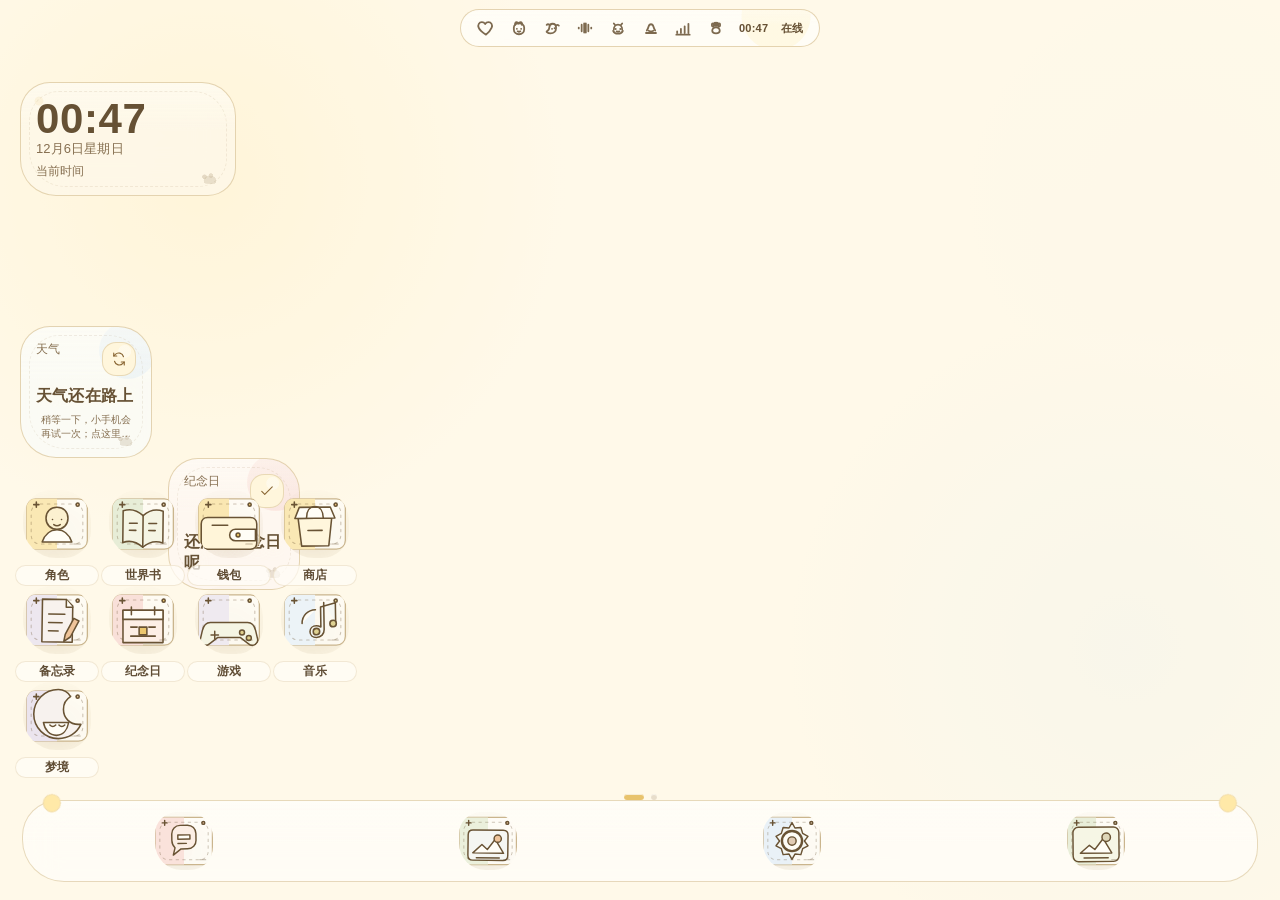
==== commit f37b3cef: "Fix desktop default icon rendering" ====
--- a/index.html
+++ b/index.html
@@ -1394,6 +1394,12 @@
       box-shadow: none;
     }
 
+    .dock .desktop-icon-art:not(.has-custom-image):has(.cozy-app-icon) {
+      background: transparent;
+      border-color: transparent;
+      box-shadow: none;
+    }
+
     .cozy-app-icon {
       --icon-line: color-mix(in srgb, var(--text-primary) 52%, var(--accent-dark));
       --icon-fur: color-mix(in srgb, var(--surface-paper) 90%, var(--accent-light));
@@ -1403,6 +1409,36 @@
       filter: drop-shadow(0 8px 12px color-mix(in srgb, var(--accent-dark) 12%, transparent));
     }
 
+    .desktop-icon-art:not(.has-custom-image):has(.cozy-app-icon) .cozy-app-icon,
+    .dock .desktop-icon-art:not(.has-custom-image):has(.cozy-app-icon) .cozy-app-icon {
+      overflow: visible;
+      filter: drop-shadow(0 10px 14px color-mix(in srgb, var(--accent-dark) 14%, transparent));
+    }
+
+    .desktop-icon-art:not(.has-custom-image):has(.cozy-app-icon) .icon-badge-frame,
+    .desktop-icon-art:not(.has-custom-image):has(.cozy-app-icon) .icon-decoration,
+    .dock .desktop-icon-art:not(.has-custom-image):has(.cozy-app-icon) .icon-badge-frame,
+    .dock .desktop-icon-art:not(.has-custom-image):has(.cozy-app-icon) .icon-decoration {
+      display: block;
+    }
+
+    .desktop-icon-art:not(.has-custom-image):has(.cozy-app-icon) .badge-paper,
+    .dock .desktop-icon-art:not(.has-custom-image):has(.cozy-app-icon) .badge-paper {
+      fill: color-mix(in srgb, var(--bg-card) 90%, transparent);
+      stroke: color-mix(in srgb, var(--text-primary) 22%, var(--border-soft));
+      stroke-width: 2.2;
+    }
+
+    .desktop-icon-art:not(.has-custom-image):has(.cozy-app-icon) .badge-soft-half,
+    .dock .desktop-icon-art:not(.has-custom-image):has(.cozy-app-icon) .badge-soft-half {
+      fill: var(--icon-left, color-mix(in srgb, var(--decor-blue) 48%, var(--bg-card)));
+    }
+
+    .desktop-icon-art:not(.has-custom-image):has(.cozy-app-icon) .icon-character,
+    .dock .desktop-icon-art:not(.has-custom-image):has(.cozy-app-icon) .icon-character {
+      stroke-width: 5.2;
+    }
+
     .desktop-icon-name {
       color: var(--text-primary);
       text-shadow: 0 1px 10px color-mix(in srgb, var(--bg-card) 86%, transparent);
@@ -1416,100 +1452,6 @@
 
     .page-dot.active {
       background: var(--accent-strong);
-    }
-
-    /* 桌面默认图标最终显形层：把语义小物件画在 SVG 内，避免外层透明底盘把变化吃掉。 */
-    .desktop-icon-art:not(.has-custom-image):has(.cozy-app-icon),
-    .dock .desktop-icon-art:not(.has-custom-image):has(.cozy-app-icon) {
-      background: transparent !important;
-      border-color: transparent !important;
-      box-shadow: none !important;
-    }
-
-    .desktop-icon-art:not(.has-custom-image) .cozy-app-icon {
-      width: calc(var(--desktop-icon-svg-size) * var(--desktop-icon-scale));
-      height: calc(var(--desktop-icon-svg-size) * var(--desktop-icon-scale));
-      --icon-paper: color-mix(in srgb, var(--bg-card) 78%, var(--surface-paper));
-      --icon-left: color-mix(in srgb, var(--decor-blue) 58%, var(--bg-card));
-      --icon-fur: color-mix(in srgb, var(--surface-paper) 62%, var(--accent-light));
-      --icon-accent: color-mix(in srgb, var(--accent) 78%, var(--bg-card));
-      --icon-line: color-mix(in srgb, var(--text-primary) 86%, var(--accent-dark));
-      --icon-glow: color-mix(in srgb, var(--bg-card) 74%, transparent);
-      color: var(--icon-line);
-      filter: none;
-    }
-
-    .desktop-icon-art:not(.has-custom-image) .cozy-app-icon-tone-petal { --icon-left: color-mix(in srgb, var(--decor-pink) 70%, var(--bg-card)); --icon-fur: color-mix(in srgb, var(--surface-paper) 58%, var(--decor-pink)); --icon-accent: color-mix(in srgb, var(--decor-pink) 74%, var(--accent)); }
-    .desktop-icon-art:not(.has-custom-image) .cozy-app-icon-tone-fresh { --icon-left: color-mix(in srgb, var(--decor-green) 64%, var(--bg-card)); --icon-fur: color-mix(in srgb, var(--surface-paper) 58%, var(--decor-blue)); --icon-accent: color-mix(in srgb, var(--decor-pink) 62%, var(--accent)); }
-    .desktop-icon-art:not(.has-custom-image) .cozy-app-icon-tone-cloud { --icon-left: color-mix(in srgb, var(--decor-blue) 72%, var(--bg-card)); --icon-fur: color-mix(in srgb, var(--surface-paper) 58%, var(--decor-blue)); --icon-accent: color-mix(in srgb, var(--decor-lilac) 72%, var(--accent)); }
-    .desktop-icon-art:not(.has-custom-image) .cozy-app-icon-tone-leaf { --icon-left: color-mix(in srgb, var(--decor-green) 70%, var(--bg-card)); --icon-fur: color-mix(in srgb, var(--surface-paper) 58%, var(--decor-green)); --icon-accent: color-mix(in srgb, var(--decor-blue) 68%, var(--accent)); }
-    .desktop-icon-art:not(.has-custom-image) .cozy-app-icon-tone-cookie { --icon-left: color-mix(in srgb, var(--decor-yellow) 74%, var(--bg-card)); --icon-fur: color-mix(in srgb, var(--surface-paper) 54%, var(--decor-yellow)); --icon-accent: color-mix(in srgb, var(--decor-pink) 58%, var(--accent)); }
-    .desktop-icon-art:not(.has-custom-image) .cozy-app-icon-tone-moss { --icon-left: color-mix(in srgb, var(--decor-green) 74%, var(--bg-card)); --icon-fur: color-mix(in srgb, var(--surface-paper) 58%, var(--decor-green)); --icon-accent: color-mix(in srgb, var(--decor-lilac) 56%, var(--accent)); }
-    .desktop-icon-art:not(.has-custom-image) .cozy-app-icon-tone-honey { --icon-left: color-mix(in srgb, var(--decor-yellow) 78%, var(--bg-card)); --icon-fur: color-mix(in srgb, var(--surface-paper) 50%, var(--accent-light)); --icon-accent: color-mix(in srgb, var(--accent) 84%, var(--decor-yellow)); }
-    .desktop-icon-art:not(.has-custom-image) .cozy-app-icon-tone-pudding { --icon-left: color-mix(in srgb, var(--decor-yellow) 72%, var(--bg-card)); --icon-fur: color-mix(in srgb, var(--surface-paper) 54%, var(--accent-light)); --icon-accent: color-mix(in srgb, var(--accent) 78%, var(--decor-pink)); }
-    .desktop-icon-art:not(.has-custom-image) .cozy-app-icon-tone-lilac { --icon-left: color-mix(in srgb, var(--decor-lilac) 72%, var(--bg-card)); --icon-fur: color-mix(in srgb, var(--surface-paper) 58%, var(--decor-lilac)); --icon-accent: color-mix(in srgb, var(--decor-pink) 66%, var(--accent)); }
-    .desktop-icon-art:not(.has-custom-image) .cozy-app-icon-tone-rose { --icon-left: color-mix(in srgb, var(--decor-pink) 74%, var(--bg-card)); --icon-fur: color-mix(in srgb, var(--surface-paper) 58%, var(--decor-pink)); --icon-accent: color-mix(in srgb, var(--accent) 72%, var(--decor-yellow)); }
-    .desktop-icon-art:not(.has-custom-image) .cozy-app-icon-tone-mint { --icon-left: color-mix(in srgb, var(--decor-lilac) 62%, var(--bg-card)); --icon-fur: color-mix(in srgb, var(--surface-paper) 56%, var(--decor-green)); --icon-accent: color-mix(in srgb, var(--decor-green) 62%, var(--accent)); }
-    .desktop-icon-art:not(.has-custom-image) .cozy-app-icon-tone-soda { --icon-left: color-mix(in srgb, var(--decor-blue) 68%, var(--bg-card)); --icon-fur: color-mix(in srgb, var(--surface-paper) 58%, var(--decor-blue)); --icon-accent: color-mix(in srgb, var(--decor-green) 62%, var(--accent)); }
-    .desktop-icon-art:not(.has-custom-image) .cozy-app-icon-tone-moon { --icon-left: color-mix(in srgb, var(--decor-lilac) 78%, var(--bg-card)); --icon-fur: color-mix(in srgb, var(--surface-paper) 56%, var(--decor-lilac)); --icon-accent: color-mix(in srgb, var(--accent) 64%, var(--decor-lilac)); }
-    .desktop-icon-art:not(.has-custom-image) .cozy-app-icon-tone-ribbon { --icon-left: color-mix(in srgb, var(--decor-blue) 66%, var(--bg-card)); --icon-fur: color-mix(in srgb, var(--surface-paper) 56%, var(--decor-pink)); --icon-accent: color-mix(in srgb, var(--decor-pink) 66%, var(--accent)); }
-
-    .desktop-icon-art:not(.has-custom-image) .cozy-app-icon .icon-badge-frame {
-      display: block;
-    }
-
-    .desktop-icon-art:not(.has-custom-image) .cozy-app-icon .badge-paper {
-      fill: var(--icon-paper) !important;
-      stroke: color-mix(in srgb, var(--icon-line) 42%, var(--border-soft)) !important;
-      stroke-width: 2.4 !important;
-    }
-
-    .desktop-icon-art:not(.has-custom-image) .cozy-app-icon .badge-soft-half {
-      fill: var(--icon-left) !important;
-      opacity: .96;
-    }
-
-    .desktop-icon-art:not(.has-custom-image) .cozy-app-icon .badge-stitch {
-      fill: none !important;
-      stroke: color-mix(in srgb, var(--icon-line) 38%, transparent) !important;
-      stroke-width: 1.7 !important;
-      stroke-dasharray: 4 6 !important;
-    }
-
-    .desktop-icon-art:not(.has-custom-image) .cozy-app-icon .icon-symbol {
-      transform: translateY(3px) scale(.72);
-      transform-origin: 50% 56%;
-      stroke-width: 6.4 !important;
-    }
-
-    .desktop-icon-art:not(.has-custom-image) .cozy-app-icon .fur {
-      fill: var(--icon-fur) !important;
-      stroke: var(--icon-line) !important;
-    }
-
-    .desktop-icon-art:not(.has-custom-image) .cozy-app-icon .paper,
-    .desktop-icon-art:not(.has-custom-image) .cozy-app-icon .soft {
-      fill: color-mix(in srgb, var(--bg-card) 88%, var(--icon-left)) !important;
-      stroke: var(--icon-line) !important;
-    }
-
-    .desktop-icon-art:not(.has-custom-image) .cozy-app-icon .highlight,
-    .desktop-icon-art:not(.has-custom-image) .cozy-app-icon .sparkle,
-    .desktop-icon-art:not(.has-custom-image) .cozy-app-icon .charm-dot {
-      fill: var(--icon-accent) !important;
-      stroke: var(--icon-line) !important;
-    }
-
-    .desktop-icon-art:not(.has-custom-image) .cozy-app-icon .icon-decoration {
-      display: block;
-      opacity: .9;
-      stroke: var(--icon-line) !important;
-      stroke-width: 2.4 !important;
-    }
-
-    .desktop-icon-art:not(.has-custom-image) .cozy-app-icon .charm-stitch {
-      fill: none !important;
-      stroke: color-mix(in srgb, var(--icon-line) 46%, transparent) !important;
     }
 </style>
 </head>
@@ -1972,7 +1914,7 @@
       const image = getImageFromRecord(record);
       if (!image || !image.startsWith('data:image/svg')) return false;
       const meta = `${record?.source || ''} ${record?.sourceType || ''} ${record?.imageSource || ''} ${record?.type || ''}`.toLowerCase();
-      if (/user|local|upload|url/.test(meta)) return false;
+      if (/user|upload|url/.test(meta)) return false;
       let decoded = image;
       const comma = image.indexOf(',');
       if (comma >= 0) {
@@ -1980,7 +1922,10 @@
         try { decoded = image.slice(0, comma).includes(';base64') ? atob(payload) : decodeURIComponent(payload); }
         catch (_) { decoded = payload; }
       }
-      return /cozy-app-icon|icon-badge-frame|cream-bell|class=["'](?:bell|bow)["']/.test(decoded);
+      const isProjectDefaultSvg = /cozy-app-icon|icon-badge-frame|cream-bell|class=["'](?:bell|bow)["']/.test(decoded);
+      if (!isProjectDefaultSvg) return false;
+      const versionMatch = decoded.match(/data-default-icon-version=["']([^"']+)["']/);
+      return !versionMatch || versionMatch[1] !== 'toy-shop-v2';
     }
 
     async function clearLegacyDefaultIconBlobKey(key) {
@@ -2137,6 +2082,8 @@
         .desktop-icon,.desktop-icon:hover,.desktop-icon:focus,.desktop-icon:focus-visible,.desktop-icon:active{-webkit-appearance:none!important;appearance:none!important;background:transparent!important;box-shadow:none!important;outline:0!important;border-color:transparent!important;-webkit-tap-highlight-color:transparent!important}
         .desktop-icon::before,.desktop-icon::after{content:none!important;display:none!important}
         .desktop-icon-art,.desktop-icon-art:hover,.desktop-icon-art:focus,.desktop-icon-art:focus-visible,.desktop-icon-art:active,.dock .desktop-icon-art,.dock .desktop-icon-art:hover,.dock .desktop-icon-art:focus,.dock .desktop-icon-art:focus-visible,.dock .desktop-icon-art:active{outline:0!important}
+        .desktop-icon-art:not(.has-custom-image):has(.cozy-app-icon),.desktop-icon-art:not(.has-custom-image):has(.cozy-app-icon):hover,.desktop-icon-art:not(.has-custom-image):has(.cozy-app-icon):focus,.desktop-icon-art:not(.has-custom-image):has(.cozy-app-icon):focus-visible,.desktop-icon-art:not(.has-custom-image):has(.cozy-app-icon):active,.dock .desktop-icon-art:not(.has-custom-image):has(.cozy-app-icon),.dock .desktop-icon-art:not(.has-custom-image):has(.cozy-app-icon):hover,.dock .desktop-icon-art:not(.has-custom-image):has(.cozy-app-icon):focus,.dock .desktop-icon-art:not(.has-custom-image):has(.cozy-app-icon):focus-visible,.dock .desktop-icon-art:not(.has-custom-image):has(.cozy-app-icon):active{background:transparent!important;border-color:transparent!important;box-shadow:none!important;backdrop-filter:none!important;-webkit-backdrop-filter:none!important}
+        .desktop-icon-art:not(.has-custom-image):has(.cozy-app-icon) .icon-decoration,.dock .desktop-icon-art:not(.has-custom-image):has(.cozy-app-icon) .icon-decoration{display:block!important}
         .desktop-icon-art.has-custom-image,.desktop-icon-art.has-custom-image:hover,.desktop-icon-art.has-custom-image:focus,.desktop-icon-art.has-custom-image:focus-visible,.desktop-icon-art.has-custom-image:active{background:transparent!important;box-shadow:none!important;outline:0!important;border-color:transparent!important;backdrop-filter:none!important;-webkit-backdrop-filter:none!important}
         .desktop-icon-art.background-cleared,.desktop-icon-art.background-cleared:hover,.desktop-icon-art.background-cleared:focus,.desktop-icon-art.background-cleared:focus-visible,.desktop-icon-art.background-cleared:active{background:transparent!important;box-shadow:none!important;backdrop-filter:none!important;-webkit-backdrop-filter:none!important}
         .desktop-icon-image{display:block!important;width:100%!important;height:100%!important;object-fit:cover!important;margin:0!important;padding:0!important;background:transparent!important;box-shadow:none!important;outline:0!important;border-color:transparent!important;-webkit-touch-callout:none!important;-webkit-user-drag:none!important;user-drag:none!important;pointer-events:none!important}
--- a/style.css
+++ b/style.css
@@ -3123,6 +3123,10 @@
   stroke-linecap: round;
 }
 
+:root :is(.desktop-icon-art:not(.has-custom-image):has(.cozy-app-icon), .dock .desktop-icon-art:not(.has-custom-image):has(.cozy-app-icon), .settings-app-icon-preview) .cozy-app-icon .icon-decoration {
+  display: block !important;
+}
+
 :root .cozy-app-icon-semantic-bubble .icon-symbol { transform: translateY(1px) rotate(-1deg); }
 :root .cozy-app-icon-semantic-album .icon-symbol { transform: rotate(.8deg); }
 :root .cozy-app-icon-semantic-gear .icon-symbol { transform: scale(.98); }
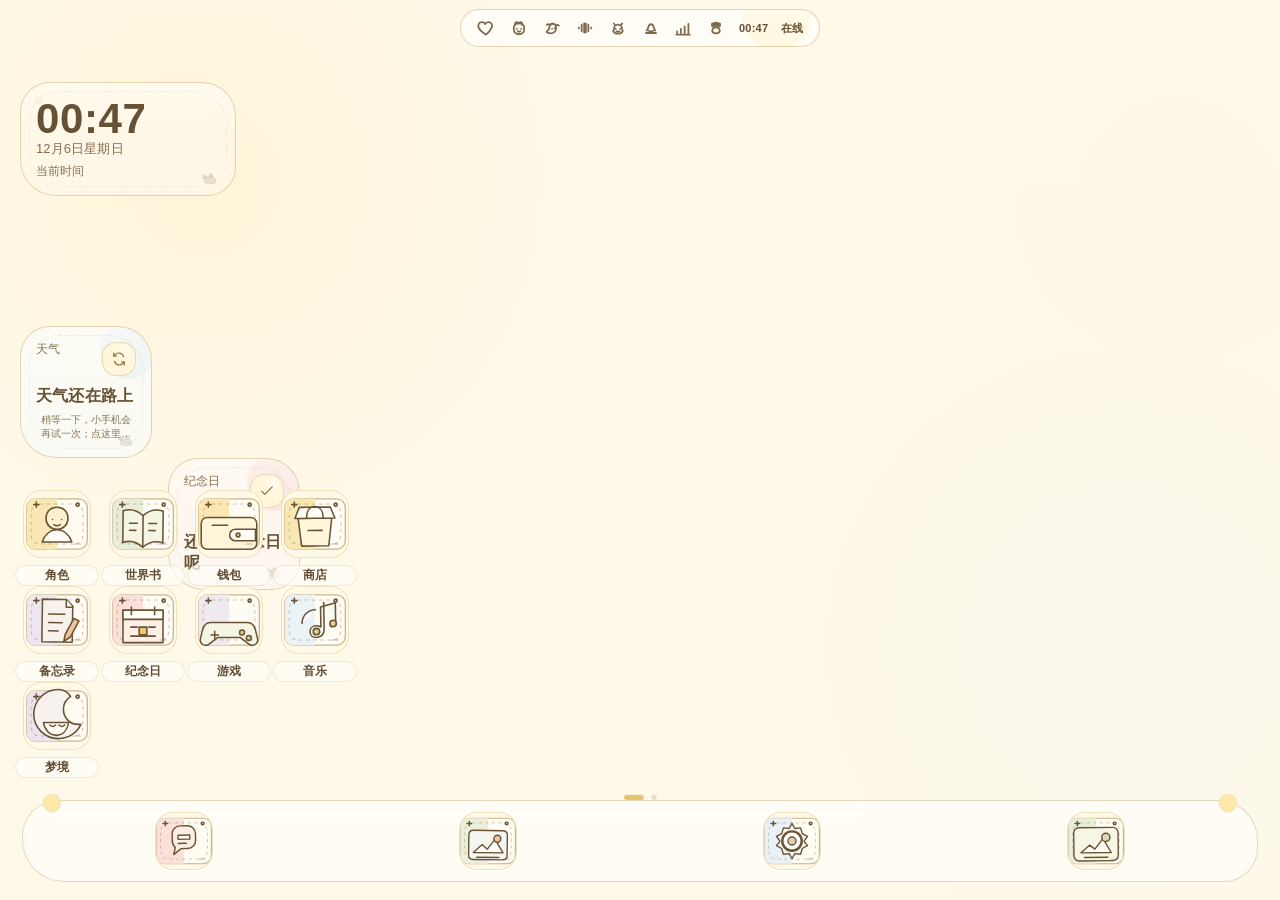
==== commit e413f827: "Fix call cleanup abort check" ====
--- a/index.html
+++ b/index.html
@@ -1284,7 +1284,7 @@
       width: calc(var(--desktop-icon-art-size) * var(--desktop-icon-scale));
       height: calc(var(--desktop-icon-art-size) * var(--desktop-icon-scale));
       border: 1px solid color-mix(in srgb, var(--border-soft) 72%, transparent);
-      border-radius: 34% 42% 36% 44%;
+      border-radius: calc(18px * var(--desktop-icon-scale));
       background: var(--icon-tile-bg);
       color: var(--icon-color);
       box-shadow: none;
@@ -1293,14 +1293,6 @@
     .desktop-icon-art:not(.has-custom-image):has(.cozy-app-icon) {
       background: var(--icon-tile-bg);
       box-shadow: none;
-    }
-
-    .desktop-icon:nth-child(3n + 2) .desktop-icon-art {
-      background: var(--icon-tile-alt-cool);
-    }
-
-    .desktop-icon:nth-child(3n) .desktop-icon-art {
-      background: var(--icon-tile-alt-warm);
     }
 
     .desktop-icon-name {
@@ -1335,7 +1327,7 @@
     .dock::after { right: 20px; }
 
     .dock .desktop-icon-art {
-      border-radius: 38% 44% 40% 46%;
+      border-radius: calc(18px * var(--desktop-icon-scale));
       box-shadow: none;
     }
 
@@ -1378,14 +1370,14 @@
     .desktop-widget,
     .dock {
       border: 1px solid color-mix(in srgb, var(--border-soft) 66%, transparent);
-      background: linear-gradient(145deg, color-mix(in srgb, var(--bg-card) 88%, transparent), color-mix(in srgb, var(--accent-light) 18%, transparent));
-      box-shadow: var(--shadow-card), inset 0 1px 0 color-mix(in srgb, white 76%, transparent);
+      background: color-mix(in srgb, var(--bg-card) 92%, var(--accent-light));
+      box-shadow: var(--shadow-card);
     }
 
     .desktop-icon-art {
       border: 1px solid color-mix(in srgb, var(--border-soft) 72%, transparent);
-      background: linear-gradient(145deg, var(--surface-paper), color-mix(in srgb, var(--accent-light) 34%, var(--bg-card)));
-      box-shadow: var(--shadow-md), inset 0 1px 0 color-mix(in srgb, white 82%, transparent);
+      background: color-mix(in srgb, var(--surface-paper) 86%, var(--accent-light));
+      box-shadow: var(--shadow-sm);
     }
 
     .desktop-icon-art:not(.has-custom-image):has(.cozy-app-icon) {
@@ -1406,13 +1398,13 @@
       --icon-accent: color-mix(in srgb, var(--accent) 72%, var(--bg-card));
       --icon-soft: color-mix(in srgb, var(--accent-light) 78%, var(--bg-card));
       --icon-blush: color-mix(in srgb, var(--decor-pink) 66%, var(--accent-light));
-      filter: drop-shadow(0 8px 12px color-mix(in srgb, var(--accent-dark) 12%, transparent));
+      filter: none;
     }
 
     .desktop-icon-art:not(.has-custom-image):has(.cozy-app-icon) .cozy-app-icon,
     .dock .desktop-icon-art:not(.has-custom-image):has(.cozy-app-icon) .cozy-app-icon {
       overflow: visible;
-      filter: drop-shadow(0 10px 14px color-mix(in srgb, var(--accent-dark) 14%, transparent));
+      filter: none;
     }
 
     .desktop-icon-art:not(.has-custom-image):has(.cozy-app-icon) .icon-badge-frame,
@@ -1441,7 +1433,7 @@
 
     .desktop-icon-name {
       color: var(--text-primary);
-      text-shadow: 0 1px 10px color-mix(in srgb, var(--bg-card) 86%, transparent);
+      text-shadow: none;
       font-weight: 600;
     }
 
--- a/style.css
+++ b/style.css
@@ -3766,3 +3766,28 @@
 :root :is(.theme-center::before, .dream-hero::before) {
   content: none;
 }
+
+/* 软糯桌面收束层：桌面图标统一为圆角正方形，去掉夜间模式下偏硬的高光和投影。 */
+:root :is(.desktop-icon-art, .dock .desktop-icon-art) {
+  border-radius: calc(18px * var(--desktop-icon-scale)) !important;
+  box-shadow: none;
+  transform-style: flat !important;
+}
+
+:root :is(.desktop-icon-art:not(.has-custom-image):has(.cozy-app-icon), .dock .desktop-icon-art:not(.has-custom-image):has(.cozy-app-icon)) {
+  background: color-mix(in srgb, var(--surface-paper) 88%, var(--accent-light)) !important;
+  border: 1px solid color-mix(in srgb, var(--border-soft) 72%, transparent) !important;
+  box-shadow: none;
+}
+
+:root :is(.cozy-app-icon, .desktop-icon-art .cozy-app-icon, .dock .desktop-icon-art .cozy-app-icon) {
+  filter: none !important;
+}
+
+:root :is(.desktop-icon-name, .dock .desktop-icon-name) {
+  text-shadow: none !important;
+}
+
+:root[data-theme-mode="dark"] :is(.desktop-icon-art, .desktop-widget, .status-cute-pill, .dock, .settings-card, .theme-center-card, .theme-center-hero) {
+  box-shadow: none;
+}
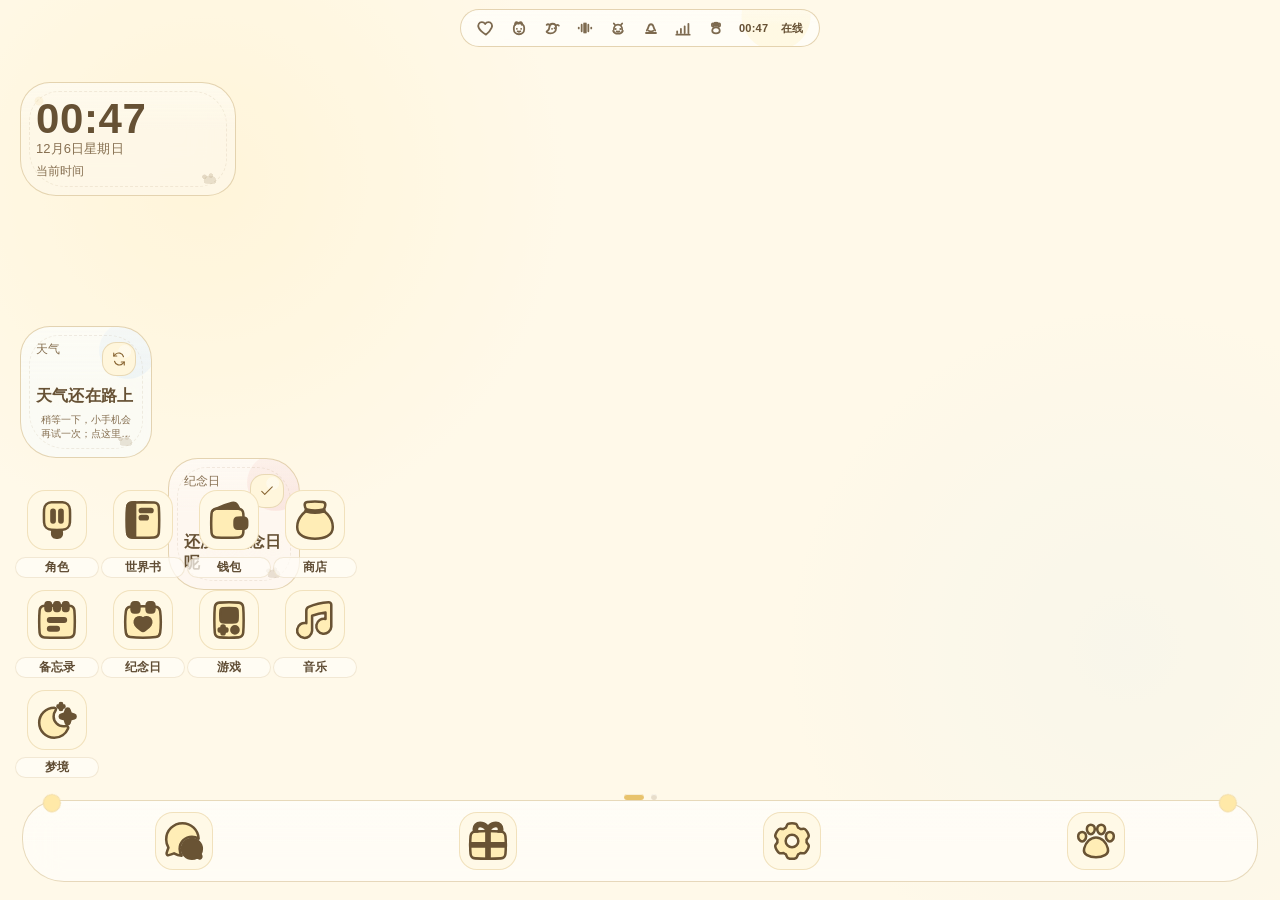
==== commit d9055492: "feat: 桌面图标换代为双色填充体系 plump-v1 14个默认图标全部重绘，造型取自 Streamline Plump Color 开源图标集 原固定蓝紫色替换为 --app-icon-ink " ====
--- a/index.html
+++ b/index.html
@@ -28,8 +28,8 @@
       --desktop-wallpaper-soft: 0;
       --desktop-card-blur: 20px;
       --desktop-soft-shadow: var(--shadow-sm);
-      --desktop-icon-art-size: 68px;
-      --desktop-icon-svg-size: 62px;
+      --desktop-icon-art-size: 60px;
+      --desktop-icon-svg-size: 38px;
     }
 
     html,
@@ -1917,7 +1917,8 @@
       const isProjectDefaultSvg = /cozy-app-icon|icon-badge-frame|cream-bell|class=["'](?:bell|bow)["']/.test(decoded);
       if (!isProjectDefaultSvg) return false;
       const versionMatch = decoded.match(/data-default-icon-version=["']([^"']+)["']/);
-      return !versionMatch || versionMatch[1] !== 'toy-shop-v2';
+      // 无版本标记 = 更早的历史产物；标记不等于当前版本 = 过期造型，两者都清
+      return !versionMatch || versionMatch[1] !== 'plump-v1';
     }
 
     async function clearLegacyDefaultIconBlobKey(key) {
@@ -2589,7 +2590,7 @@
     function getResolvedIconPosition(app, index) {
       const saved = getIconPositions()[app.id];
       if (saved && Number.isFinite(Number(saved.x)) && Number.isFinite(Number(saved.y))) return { page: Number(saved.page) === 1 ? 1 : 0, x: Number(saved.x), y: Number(saved.y) };
-      return { page: Number(app.page) === 1 ? 1 : 0, x: 20 + (index % 4) * 86, y: 430 + Math.floor(index / 4) * 96 };
+      return { page: Number(app.page) === 1 ? 1 : 0, x: 20 + (index % 4) * 86, y: 430 + Math.floor(index / 4) * 100 };
     }
 
     function getResolvedWidgetPosition(widget) {
--- a/style.css
+++ b/style.css
@@ -1664,10 +1664,7 @@
 
 .app-screen,
 .phone-desktop {
-  background:
-    radial-gradient(circle at 16% 10%, color-mix(in srgb, var(--accent-light) 28%, transparent) 0 82px, transparent 210px),
-    radial-gradient(circle at 86% 22%, color-mix(in srgb, var(--decor-blue) 18%, transparent) 0 80px, transparent 220px),
-    linear-gradient(180deg, var(--bg-primary), color-mix(in srgb, var(--bg-primary) 78%, var(--bg-secondary)));
+  background: linear-gradient(180deg, var(--bg-primary), color-mix(in srgb, var(--bg-primary) 88%, var(--bg-secondary)));
 }
 
 .nav-bar,
@@ -1839,6 +1836,40 @@
 }
 
 /* ═══════════════════════════════════════ */
+/* ═══════════════════════════════════════ */
+/* 夜间模式：软萌小玩具，不要 3D 立体感 */
+/* ═══════════════════════════════════════ */
+
+/* 1. 抹掉内高光 —— 塑料球体感的来源 */
+:root[data-theme="cocoa-night"] *, :root[data-theme="teddy-nest"] *, :root[data-theme="blueberry-moon"] * {
+  --inner-highlight: none !important;
+}
+
+/* 2. 夜间不用多层光晕装饰叠层 */
+:root[data-theme="cocoa-night"] :is(.desktop-soft-layer, .settings-soft-layer, .chat-soft-layer), :root[data-theme="teddy-nest"] :is(.desktop-soft-layer, .settings-soft-layer, .chat-soft-layer), :root[data-theme="blueberry-moon"] :is(.desktop-soft-layer, .settings-soft-layer, .chat-soft-layer) {
+  background: none !important;
+  opacity: 0 !important;
+}
+
+/* 3. 卡片/组件：极淡同色投影，不做立体凸起 */
+:root[data-theme="cocoa-night"] :is(.settings-card, .desktop-widget, .desktop-icon-art, .theme-center-card, .card, .section-card, .form-card, .bottom-sheet, .chat-message-bubble), :root[data-theme="teddy-nest"] :is(.settings-card, .desktop-widget, .desktop-icon-art, .theme-center-card, .card, .section-card, .form-card, .bottom-sheet, .chat-message-bubble), :root[data-theme="blueberry-moon"] :is(.settings-card, .desktop-widget, .desktop-icon-art, .theme-center-card, .card, .section-card, .form-card, .bottom-sheet, .chat-message-bubble) {
+  box-shadow: 0 2px 10px color-mix(in srgb, var(--shadow-color) 12%, transparent) !important;
+  border: 1px solid color-mix(in srgb, var(--border-soft) 52%, transparent);
+}
+
+/* 4. 大圆角 —— 小玩具的圆润感 */
+:root[data-theme="cocoa-night"] :is(.settings-card, .card, .section-card, .form-card, .theme-center-card), :root[data-theme="teddy-nest"] :is(.settings-card, .card, .section-card, .form-card, .theme-center-card), :root[data-theme="blueberry-moon"] :is(.settings-card, .card, .section-card, .form-card, .theme-center-card) {
+  border-radius: 22px !important;
+}
+
+:root[data-theme="cocoa-night"] .desktop-widget, :root[data-theme="teddy-nest"] .desktop-widget, :root[data-theme="blueberry-moon"] .desktop-widget {
+  border-radius: 26px !important;
+}
+
+:root[data-theme="cocoa-night"] .desktop-icon-art, :root[data-theme="teddy-nest"] .desktop-icon-art, :root[data-theme="blueberry-moon"] .desktop-icon-art {
+  border-radius: 24px !important;
+}
+
 /* 【全应用软萌组件层】所有内置 App 共用，不介入业务结构 */
 /* ═══════════════════════════════════════ */
 
@@ -1854,10 +1885,7 @@
 }
 
 #app-layer > * {
-  background:
-    radial-gradient(circle at 8% 4%, color-mix(in srgb, var(--accent-light) 48%, transparent), transparent 24%),
-    radial-gradient(circle at 94% 88%, color-mix(in srgb, var(--decor-blue) 30%, transparent), transparent 26%),
-    var(--bg-primary);
+  background: var(--bg-primary);
   color: var(--text-primary);
 }
 
@@ -2023,42 +2051,19 @@
 
 
 
-/* 桌面 APP 图标统一色槽：主体和线稿保持稳定，仅小面积 charm 跟随主题。 */
+/* 桌面 APP 图标：双层纯色（深线条层 + 浅填充层），无描边。
+   两个色槽由 core/theme.js 的 --app-icon-ink / --app-icon-fill 推导，跟随换肤。 */
 .cozy-app-icon {
-  --icon-line: var(--icon-line-stable);
-  --icon-base: var(--icon-body-stable);
-  --icon-paper: var(--icon-layer-stable);
-  --icon-highlight: var(--icon-highlight-stable);
-  --icon-charm: var(--icon-charm-theme);
   overflow: visible;
 }
 
 .cozy-app-icon g {
   fill: none;
-  stroke: var(--icon-line);
-  stroke-width: 3.2;
-  stroke-linecap: round;
-  stroke-linejoin: round;
-  vector-effect: non-scaling-stroke;
-}
-
-.cozy-app-icon .base,
-.cozy-app-icon .fur { fill: var(--icon-base); }
-.cozy-app-icon .paper,
-.cozy-app-icon .soft { fill: var(--icon-paper); }
-.cozy-app-icon .highlight { fill: var(--icon-highlight); }
-.cozy-app-icon .charm,
-.cozy-app-icon .accent,
-.cozy-app-icon .sparkle { fill: var(--icon-charm); }
-.cozy-app-icon .line-only { fill: none; }
-.cozy-app-icon .face { fill: var(--icon-line); stroke: none; }
-.cozy-app-icon .blush { stroke: var(--icon-charm); }
-.cozy-app-icon .badge-paper { fill: var(--icon-paper); stroke: var(--icon-line); }
-.cozy-app-icon .badge-stitch { fill: none; stroke: color-mix(in srgb, var(--icon-line) 46%, transparent); stroke-dasharray: 4 6; }
+  stroke: none;
+}
+
 
 /* 默认隐藏 SVG 外框，由公共软萌主题变量统一打开。 */
-.cozy-app-icon .icon-badge-frame { display: none; }
-:root .cozy-app-icon .icon-badge-frame { display: var(--cream-bell-badge-display, block); }
 /* ═══════════════════════════════════════ */
 /* 【公共软萌主题补齐层】只重绘视觉，不改变布局与事件 */
 /* ═══════════════════════════════════════ */
@@ -2151,17 +2156,6 @@
 :root .cozy-app-icon {
   filter: none;
 }
-:root .cozy-app-icon .badge-paper { fill: color-mix(in srgb, var(--bg-card) 86%, transparent); stroke: var(--border-soft); stroke-width: 2; }
-:root .cozy-app-icon .badge-stitch { fill: none; stroke: var(--accent-dark); stroke-width: 1.4; stroke-dasharray: 4 4; }
-:root .cozy-app-icon path,
-:root .cozy-app-icon circle,
-:root .cozy-app-icon rect { stroke-width: 2.4; }
-:root .cozy-app-icon .fur { fill: var(--accent-strong); stroke: var(--accent-dark); }
-:root .cozy-app-icon .soft { fill: var(--surface-paper); stroke: var(--accent-dark); }
-:root .cozy-app-icon .accent { fill: var(--accent); stroke: var(--accent-dark); }
-:root .cozy-app-icon .face { fill: var(--text-primary); stroke: none; }
-:root .cozy-app-icon .blush { stroke: var(--decor-pink); }
-:root .cozy-app-icon .sparkle { fill: var(--decor-yellow); stroke: var(--accent-dark); }
 :root .cozy-app-icon .bow { fill: var(--accent-dark); stroke: var(--text-primary); }
 :root .cozy-app-icon .bell { display: none; }
 
@@ -2472,9 +2466,7 @@
   --icon-soft: var(--icon-layer-stable);
 }
 
-:root .cozy-app-icon .badge-paper { fill: color-mix(in srgb, var(--bg-card) 86%, transparent); stroke: color-mix(in srgb, var(--bg-card) 80%, transparent); }
 :root .cozy-app-icon .badge-soft-half { fill: color-mix(in srgb, var(--decor-blue) 50%, transparent); stroke: none; }
-:root .cozy-app-icon .badge-stitch { stroke: color-mix(in srgb, var(--text-secondary) 28%, transparent); stroke-dasharray: 5 7; fill: none; }
 :root .cozy-app-icon .icon-decoration .bow,
 :root .cozy-app-icon .icon-decoration .bell { display: none; }
 
@@ -2513,19 +2505,9 @@
   border-color: transparent;
   box-shadow: none;
 }
-:root .cozy-app-icon .badge-paper {
-  fill: color-mix(in srgb, var(--bg-card) 88%, transparent);
-  stroke: color-mix(in srgb, var(--bg-card) 74%, transparent);
-  stroke-width: 1.8;
-}
 :root .cozy-app-icon .badge-soft-half {
   fill: color-mix(in srgb, var(--decor-blue) 48%, transparent);
   stroke: none;
-}
-:root .cozy-app-icon .badge-stitch {
-  stroke: color-mix(in srgb, var(--text-secondary) 30%, transparent);
-  stroke-width: 1.6;
-  stroke-dasharray: 5 7;
 }
 :root .cozy-app-icon .icon-character {
   stroke: var(--icon-line-stable);
@@ -2586,11 +2568,12 @@
 }
 
 :root :is(.phone-desktop, .app-screen, .placeholder-app, .app-page, .chat-page, .settings-page, .theme-center-page, .theme-studio-page, .chat-thread-page, #app-layer > *) {
-  background:
-    radial-gradient(circle at 14% 10%, color-mix(in srgb, var(--accent-light) 30%, transparent), transparent 180px),
-    radial-gradient(circle at 92% 22%, color-mix(in srgb, var(--decor-blue) 18%, transparent), transparent 210px),
-    linear-gradient(180deg, color-mix(in srgb, var(--bg-card) 28%, transparent), transparent 30%),
-    var(--bg-primary) !important;
+  background: var(--bg-primary) !important;
+}
+
+/* 夜间模式：去掉所有多层光晕叠加，只留一层极淡的暖雾，画面干净不朋克 */
+:root[data-theme="cocoa-night"] :is(.phone-desktop, .app-screen, .placeholder-app, .app-page, .chat-page, .settings-page, .theme-center-page, .theme-studio-page, .chat-thread-page, #app-layer > *), :root[data-theme="teddy-nest"] :is(.phone-desktop, .app-screen, .placeholder-app, .app-page, .chat-page, .settings-page, .theme-center-page, .theme-studio-page, .chat-thread-page, #app-layer > *), :root[data-theme="blueberry-moon"] :is(.phone-desktop, .app-screen, .placeholder-app, .app-page, .chat-page, .settings-page, .theme-center-page, .theme-studio-page, .chat-thread-page, #app-layer > *) {
+  background: var(--bg-primary) !important;
 }
 
 :root .desktop-journal-layer {
@@ -2763,22 +2746,11 @@
 :root .cozy-app-icon-music { --icon-left: color-mix(in srgb, var(--decor-blue) 44%, var(--bg-card)); --icon-accent: color-mix(in srgb, var(--decor-green) 52%, var(--accent)); }
 :root .cozy-app-icon-dream { --icon-left: color-mix(in srgb, var(--decor-lilac) 58%, var(--bg-card)); --icon-accent: color-mix(in srgb, var(--accent) 58%, var(--decor-lilac)); }
 
-:root .cozy-app-icon .badge-paper {
-  fill: var(--icon-paper) !important;
-  stroke: color-mix(in srgb, var(--ui-line) 66%, transparent) !important;
-  stroke-width: 2 !important;
-}
 
 :root .cozy-app-icon .badge-soft-half {
   fill: var(--icon-left) !important;
 }
 
-:root .cozy-app-icon .badge-stitch {
-  fill: none !important;
-  stroke: color-mix(in srgb, var(--icon-line) 32%, transparent) !important;
-  stroke-width: 1.55 !important;
-  stroke-dasharray: 4.5 6.5 !important;
-}
 
 :root .cozy-app-icon .icon-character {
   stroke: var(--icon-line) !important;
@@ -3079,49 +3051,19 @@
   --icon-paper: var(--icon-tone-paper);
 }
 
-:root .cozy-app-icon .badge-paper {
-  fill: color-mix(in srgb, var(--icon-paper) 88%, transparent) !important;
-  stroke: color-mix(in srgb, var(--icon-line) 26%, var(--border-soft)) !important;
-}
 
 :root .cozy-app-icon .badge-soft-half {
   fill: var(--icon-left) !important;
 }
 
-:root .cozy-app-icon .badge-stitch {
-  stroke: color-mix(in srgb, var(--icon-line) 34%, transparent) !important;
-  stroke-dasharray: 4 7 !important;
-}
 
 :root .cozy-app-icon .icon-symbol {
   transform-origin: 50% 54%;
 }
 
-:root .cozy-app-icon .fur {
-  fill: var(--icon-fur) !important;
-  stroke: var(--icon-line) !important;
-}
-
-:root .cozy-app-icon .paper,
-:root .cozy-app-icon .soft {
-  fill: var(--icon-paper) !important;
-  stroke: var(--icon-line) !important;
-}
-
-:root .cozy-app-icon .highlight,
-:root .cozy-app-icon .accent,
-:root .cozy-app-icon .sparkle,
-:root .cozy-app-icon .charm-dot {
-  fill: var(--icon-accent) !important;
-  stroke: var(--icon-line) !important;
-}
-
-:root .cozy-app-icon .charm-stitch {
-  fill: none !important;
-  stroke: color-mix(in srgb, var(--icon-line) 42%, transparent) !important;
-  stroke-width: 1.6 !important;
-  stroke-linecap: round;
-}
+
+
+
 
 :root :is(.desktop-icon-art:not(.has-custom-image):has(.cozy-app-icon), .dock .desktop-icon-art:not(.has-custom-image):has(.cozy-app-icon), .settings-app-icon-preview) .cozy-app-icon .icon-decoration {
   display: block !important;
@@ -3788,6 +3730,6 @@
   text-shadow: none !important;
 }
 
-:root[data-theme-mode="dark"] :is(.desktop-icon-art, .desktop-widget, .status-cute-pill, .dock, .settings-card, .theme-center-card, .theme-center-hero) {
-  box-shadow: none;
-}
+:root[data-theme="cocoa-night"] :is(.status-cute-pill, .dock, .theme-center-hero), :root[data-theme="teddy-nest"] :is(.status-cute-pill, .dock, .theme-center-hero), :root[data-theme="blueberry-moon"] :is(.status-cute-pill, .dock, .theme-center-hero) {
+  box-shadow: none;
+}
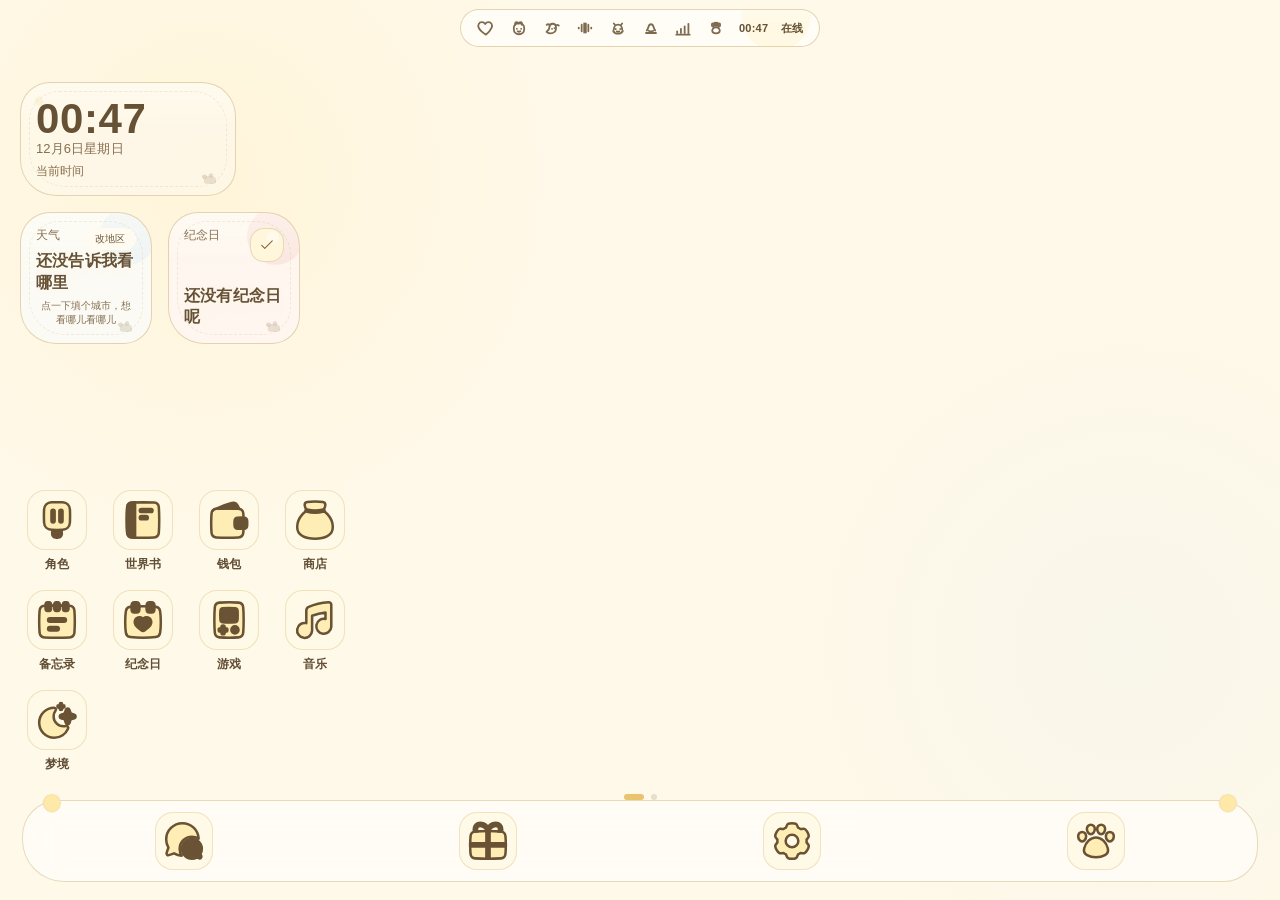
==== commit 0e59ecf0: "fix: 桌面去高光收口 + 小组件定位修正 + 天气改地区入口 去高光（醒醒反馈画面有3D感） - inner-highlight 变量日夜全部置空，box-shadow 不再叠加内高光 - 删掉顶" ====
--- a/index.html
+++ b/index.html
@@ -2,7 +2,7 @@
 <!-- imports:
   from './core/storage.js': initDB, getData, setData, removeData, getDB, setDB, deleteDB, getAllDB, generateId, getNow
   from './core/theme.js': loadTheme
-  from './core/ui.js': createIcon, showToast
+  from './core/ui.js': createIcon, showToast, showBottomSheet, hideBottomSheet
   from './apps/chat/thread-ai-local.js': seedDefaultCharacter
 -->
 <!doctype html>
@@ -321,7 +321,9 @@
       outline: 0;
       color: var(--text-primary);
       touch-action: none;
-      transition: all 200ms ease;
+      /* 同 .desktop-widget：位移不进过渡，否则落位会从旧位置飘过去 */
+      transition: transform 200ms ease, opacity 200ms ease,
+                  background-color 200ms ease, color 200ms ease;
     }
 
     .desktop-icon:focus,
@@ -355,11 +357,9 @@
       padding: 0;
       margin: 0;
       border-radius: calc(19px * var(--desktop-icon-scale));
-      background: color-mix(in srgb, var(--bg-card) 86%, transparent);
+      background: color-mix(in srgb, var(--surface-paper) 88%, var(--accent-light));
       color: var(--accent-dark);
       box-shadow: var(--desktop-soft-shadow);
-      backdrop-filter: blur(var(--desktop-card-blur));
-      -webkit-backdrop-filter: blur(var(--desktop-card-blur));
     }
 
     .desktop-icon-art.has-custom-image {
@@ -446,7 +446,7 @@
       overflow: hidden;
       text-overflow: ellipsis;
       white-space: nowrap;
-      text-shadow: 0 1px 12px color-mix(in srgb, var(--bg-primary) 80%, transparent);
+      text-shadow: none;
     }
 
     .desktop-delete-dot {
@@ -514,16 +514,22 @@
       overflow: hidden;
       border-radius: calc(28px * var(--desktop-widget-scale)) calc(28px * var(--desktop-widget-scale)) calc(18px * var(--desktop-widget-scale)) calc(28px * var(--desktop-widget-scale));
       border: 1px solid color-mix(in srgb, var(--border-soft) 62%, transparent);
-      background-color: color-mix(in srgb, var(--bg-card) 86%, transparent);
+      background-color: color-mix(in srgb, var(--bg-card) 96%, var(--surface-paper));
       background-size: cover;
       background-position: center;
       background-repeat: no-repeat;
       color: var(--text-primary);
       box-shadow: var(--desktop-soft-shadow);
-      backdrop-filter: blur(var(--desktop-card-blur));
-      -webkit-backdrop-filter: blur(var(--desktop-card-blur));
+      /* 不用 backdrop-filter：拖拽时 position 在 fixed/absolute 间切换，
+         毛玻璃的合成层缓存跟不上，松手会留残影（WebKit 已知问题）。
+         改纯色底，顺带省掉毛玻璃的 GPU 开销。 */
       touch-action: none;
-      transition: all 200ms ease;
+      /* 不能用 transition: all —— 它会把 left/top 一起纳入过渡。
+         拖拽落位时坐标要从 fixed 视口值瞬切到 absolute 局部值，
+         若走 200ms 补间，元素会从旧位置"飘"到新位置，就是松手后的残影。
+         这里只过渡视觉属性，位移不参与过渡。 */
+      transition: transform 200ms ease, opacity 200ms ease,
+                  background-color 200ms ease, border-color 200ms ease;
     }
 
     .desktop-widget.has-image {
@@ -1439,7 +1445,6 @@
 
     .page-dot {
       background: color-mix(in srgb, var(--accent-dark) 32%, var(--bg-card));
-      box-shadow: inset 0 1px 0 color-mix(in srgb, white 72%, transparent);
     }
 
     .page-dot.active {
@@ -1533,7 +1538,7 @@
   <script type="module">
     import { initDB, getData, setData, removeData, getDB, setDB, deleteDB, getAllDB, generateId, getNow } from './core/storage.js';
     import { loadTheme } from './core/theme.js';
-    import { createIcon, showToast } from './core/ui.js';
+    import { createIcon, showToast, showBottomSheet, hideBottomSheet } from './core/ui.js';
     import { seedDefaultCharacter } from './apps/chat/thread-ai-local.js';
     import { registerAPI, getAPI, emit as busEmit, on as busOn, openApp as busOpenApp, recordExternalInteraction as busRecordExternalInteraction, subscribe as busSubscribe, UNREAD_CHANGED_EVENT } from './core/app-bus.js';
     import { initChatEventBridge } from './core/chat-event-bridge.js';
@@ -2382,9 +2387,14 @@
       }
       if (widget.id === 'weather') {
         widgetEl.id = 'weather-widget';
-        widgetEl.innerHTML = `<div class="widget-top"><div class="widget-label">天气</div><div class="widget-mark" data-weather-icon></div></div><div id="weather-value" class="weather-content" aria-live="polite"><div class="widget-value">正在读取天气</div><div class="weather-meta">请稍候</div></div>`;
+        // 右上角常驻"改地区"入口：不管当前有没有天气数据都能点，
+        // 免得只有报错时才找得到设置入口。
+        widgetEl.innerHTML = `<div class="widget-top"><div class="widget-label">天气</div><button class="weather-city-entry" type="button" data-act="city" aria-label="改天气地区">改地区</button></div><div id="weather-value" class="weather-content" aria-live="polite"><div class="widget-value">正在读取天气</div><div class="weather-meta">请稍候</div></div>`;
         widgetEl.addEventListener('click', (event) => {
-          if (editing || dragState || clickSuppressor.consume() || event.target.closest('button')) return;
+          if (editing || dragState || clickSuppressor.consume()) return;
+          // 点右上角"改地区" → 直接开城市弹窗
+          if (event.target.closest('[data-act="city"]')) { openWeatherSettings(); return; }
+          if (event.target.closest('button')) return;
           if (widgetEl.dataset.weatherAction === 'settings') openWeatherSettings();
           else if (widgetEl.dataset.weatherAction === 'retry') updateWeather({ force: true });
           else updateWeather({ force: true });
@@ -2718,11 +2728,19 @@
           element.style.position = 'fixed';
         }
 
-        // 始终用视口坐标定位，跟随手指/鼠标
+        // 始终用视口坐标定位，跟随手指/鼠标。
+        // 夹取范围用目标 layer 的视口矩形，而不是整个 window——落位阶段
+        // clampPosition 也按 layer 计算，两处保持同一边界，避免拖到屏幕
+        // 上/下边缘（状态栏 58px、Dock 108px 之外）松手时位置回跳。
         const vx = moveEvent.clientX - itemW / 2;
         const vy = moveEvent.clientY - itemH / 2;
-        element.style.left = `${Math.max(0, Math.min(window.innerWidth - itemW, vx))}px`;
-        element.style.top = `${Math.max(0, Math.min(window.innerHeight - itemH, vy))}px`;
+        const bounds = (getLayer(currentPage) || pagesEl).getBoundingClientRect();
+        const minX = bounds.left;
+        const minY = bounds.top;
+        const maxX = Math.max(minX, bounds.right - itemW);
+        const maxY = Math.max(minY, bounds.bottom - itemH);
+        element.style.left = `${Math.max(minX, Math.min(maxX, vx))}px`;
+        element.style.top = `${Math.max(minY, Math.min(maxY, vy))}px`;
         // 边缘翻页：进入热区并停留才翻，离开立即取消；首末页不越界
         edgeScheduler.schedule(moveEvent.clientX, window.innerWidth, (dir) => {
           flipDesktopPage(dir);
@@ -3002,6 +3020,11 @@
           renderWeather(cache);
           return cache;
         } catch (error) {
+          // 没填城市：不重试（重试也没用），直接给出可点的填写入口
+          if (error?.name === 'WeatherCityMissing') {
+            renderWeatherStatus('还没告诉我看哪里', '点一下填个城市，想看哪儿看哪儿', openWeatherSettings);
+            return null;
+          }
           if (!retry && error?.name !== 'AbortError') {
             renderWeatherStatus('天气还在路上', '稍等一下，小手机会再试一次；点这里也能马上重试', () => updateWeather({ force: true }));
             window.setTimeout(() => updateWeather({ force: true, retry: true }).catch(() => {}), 1200);
@@ -3053,22 +3076,16 @@
         setData(configRecord.key, { ...config, ...resolved, updatedAt: getNow() });
         return resolved;
       }
-      return getBrowserWeatherLocation(signal);
-    }
-
-    function getBrowserWeatherLocation(signal) {
-      return new Promise((resolve, reject) => {
-        if (!navigator.geolocation) { reject(new Error('geolocation unavailable')); return; }
-        if (signal.aborted) { reject(new DOMException('Aborted', 'AbortError')); return; }
-        const onAbort = () => reject(new DOMException('Aborted', 'AbortError'));
-        signal.addEventListener('abort', onAbort, { once: true });
-        navigator.geolocation.getCurrentPosition((position) => {
-          signal.removeEventListener('abort', onAbort);
-          resolve({ cityName: '', latitude: position.coords.latitude, longitude: position.coords.longitude, timezone: '' });
-        }, (error) => {
-          signal.removeEventListener('abort', onAbort); reject(error);
-        }, { enableHighAccuracy: false, timeout: 8000, maximumAge: 1000 * 60 * 30 });
-      });
+      // 未配城市：WebView 拿不到定位权限，直接引导填城市，不做无谓的定位尝试
+      return Promise.reject(requireWeatherCityHint());
+    }
+
+    // WebView 里 navigator.geolocation 拿不到权限，这里给出可操作的提示，
+    // 而不是让 updateWeather 抛一个用户看不懂的定位错误。
+    function requireWeatherCityHint() {
+      const error = new Error('weather city not configured');
+      error.name = 'WeatherCityMissing';
+      return error;
     }
 
     function formatWeatherPrimary(weather) {
@@ -3154,9 +3171,77 @@
       getAPI('music')?.openPlayer?.();
     }
 
-    async function openWeatherSettings() {
-      showToast('去设置里补一下天气小卡片');
-      await openApp('settings', { section: 'widgets', focus: 'weather' });
+    // 天气城市设置：底部弹窗直接填城市名，走 open-meteo geocoding 换经纬度。
+    // 之前只能跳设置页，且未配城市时 fallback 到 navigator.geolocation ——
+    // 小手机跑在 WebView 里拿不到定位权限，必然失败，这是"天气总失效"的根因。
+    function openWeatherSettings() {
+      const config = getWeatherConfigRecord().value || {};
+      const currentCity = String(config.cityName || config.city || config.location || '').trim();
+
+      const root = document.createElement('div');
+      root.className = 'weather-city-sheet';
+      root.innerHTML = `
+        <div class="weather-city-head">
+          <div class="weather-city-title">天气看哪里</div>
+          <div class="weather-city-hint">填城市名就行，想看哪儿填哪儿</div>
+        </div>
+        <input class="weather-city-input" type="text" inputmode="text"
+          placeholder="上海 / Tokyo / Paris" value="${currentCity.replace(/"/g, '&quot;')}"
+          aria-label="城市名称" autocomplete="off" spellcheck="false">
+        <div class="weather-city-state" role="status" aria-live="polite"></div>
+        <div class="weather-city-actions">
+          <button class="weather-city-btn ghost" type="button" data-act="cancel">先不填</button>
+          <button class="weather-city-btn solid" type="button" data-act="save">就看这里</button>
+        </div>`;
+
+      const input = root.querySelector('.weather-city-input');
+      const state = root.querySelector('.weather-city-state');
+      const saveBtn = root.querySelector('[data-act="save"]');
+
+      const setState = (text, tone = '') => {
+        state.textContent = text || '';
+        state.dataset.tone = tone;
+      };
+
+      const save = async () => {
+        const cityName = input.value.trim();
+        if (!cityName) { setState('先写个城市名', 'warn'); input.focus(); return; }
+
+        saveBtn.disabled = true;
+        setState('正在找这个地方…');
+        try {
+          const response = await fetch(buildOpenMeteoGeocodingUrl(cityName), { cache: 'no-store' });
+          if (!response.ok) throw new Error(`geocoding ${response.status}`);
+          const match = (await response.json())?.results?.[0];
+          // 查不到当场说，不落库 —— 免得你以为填成功了结果一直没天气
+          if (!match) { setState('没找到这个地方，换个写法试试', 'warn'); saveBtn.disabled = false; return; }
+
+          const record = getWeatherConfigRecord();
+          setData(record.key, {
+            ...record.value,
+            cityName: match.name || cityName,
+            latitude: Number(match.latitude),
+            longitude: Number(match.longitude),
+            timezone: match.timezone || '',
+            updatedAt: getNow()
+          });
+          removeData('app_weather_cache');
+          removeData('weather_cache');
+          hideBottomSheet();
+          showToast(`天气改成看${match.name || cityName}了`);
+          updateWeather({ force: true }).catch(() => {});
+        } catch (_) {
+          setState('网络没接上，等会儿再试', 'warn');
+          saveBtn.disabled = false;
+        }
+      };
+
+      root.querySelector('[data-act="cancel"]').addEventListener('click', () => hideBottomSheet());
+      saveBtn.addEventListener('click', save);
+      input.addEventListener('keydown', (event) => { if (event.key === 'Enter') save(); });
+
+      showBottomSheet(root);
+      requestAnimationFrame(() => { input.focus(); input.select(); });
     }
 
     function updateVinylWidget() {
--- a/style.css
+++ b/style.css
@@ -89,7 +89,7 @@
   --shadow-lg: 0 16px 38px color-mix(in srgb, var(--shadow-color, var(--text-primary)) 12%, transparent);
   --shadow-card: 0 7px 18px color-mix(in srgb, var(--shadow-color, var(--text-primary)) 9%, transparent);
   --shadow-float: 0 14px 34px color-mix(in srgb, var(--shadow-color, var(--text-primary)) 13%, transparent);
-  --inner-highlight: inset 0 1px 0 color-mix(in srgb, white 76%, transparent);
+  --inner-highlight: none;
   --toy-border: 1px solid color-mix(in srgb, var(--border-soft) 76%, transparent);
   --press-scale: .97;
   --motion: all 240ms cubic-bezier(.2,.8,.2,1);
@@ -1533,7 +1533,7 @@
   border-radius: var(--radius-md);
   background: var(--surface-muted);
   color: var(--text-primary);
-  box-shadow: inset 0 1px 0 color-mix(in srgb, var(--bg-card) 70%, transparent);
+  box-shadow: none;
 }
 
 input::placeholder,
@@ -1686,7 +1686,7 @@
 .chat-message-code,
 .chat-game-card {
   border: var(--toy-border);
-  box-shadow: var(--shadow-card), var(--inner-highlight);
+  box-shadow: var(--shadow-card);
 }
 
 .nav-bar,
@@ -1759,7 +1759,7 @@
   background: var(--button-primary-bg);
   color: var(--button-primary-text);
   border: 1px solid color-mix(in srgb, var(--accent-dark) 24%, transparent);
-  box-shadow: var(--shadow-sm), var(--inner-highlight);
+  box-shadow: var(--shadow-sm);
 }
 
 .btn-ghost,
@@ -1776,7 +1776,7 @@
 .switch,
 .badge {
   border: var(--toy-border);
-  box-shadow: var(--shadow-sm), var(--inner-highlight);
+  box-shadow: var(--shadow-sm);
 }
 
 .btn-ghost,
@@ -2108,49 +2108,19 @@
 
 :root .desktop-icon-art {
   isolation: isolate;
-  border: 2px solid color-mix(in srgb, var(--border-soft) 72%, var(--bg-card));
-  border-radius: 28px 31px 27px 33px;
-  background:
-    radial-gradient(circle at 76% 18%, color-mix(in srgb, var(--bg-card) 78%, transparent), transparent 20%),
-    linear-gradient(145deg, var(--bg-card), color-mix(in srgb, var(--accent-light) 72%, var(--surface-paper)) 78%);
-  box-shadow: none;
-}
-
-:root .desktop-icon-art::before {
-  content: '';
-  position: absolute;
-  inset: -7px;
-  z-index: -1;
-  border: 2px dashed color-mix(in srgb, var(--border-soft) 62%, transparent);
-  border-radius: 34px 37px 33px 39px;
-  background: color-mix(in srgb, var(--bg-card) 74%, transparent);
-  mask: radial-gradient(circle at 50% 50%, black 68%, transparent 70%);
-  opacity: .88;
-}
-
-:root .desktop-icon-art::after {
-  content: '';
-  position: absolute;
-  right: -6px;
-  bottom: -5px;
-  width: 22px;
-  height: 22px;
-  border-radius: 50%;
-  border: 1.5px solid var(--border-soft);
-  background:
-    radial-gradient(circle at 50% 50%, var(--accent-dark) 0 2.2px, transparent 2.7px),
-    radial-gradient(circle at 35% 35%, var(--accent-light) 0 7px, var(--accent) 7.5px 100%);
+  border: 1px solid color-mix(in srgb, var(--border-soft) 72%, transparent);
+  border-radius: calc(18px * var(--desktop-icon-scale));
+  background: color-mix(in srgb, var(--surface-paper) 88%, var(--accent-light));
   box-shadow: none;
 }
 
 :root .desktop-icon-name {
-  padding: 2px 8px;
-  border: 1px solid color-mix(in srgb, var(--border-soft) 52%, transparent);
-  border-radius: var(--radius-full);
-  background: color-mix(in srgb, var(--bg-card) 72%, transparent);
+  padding: 0;
+  border: 0;
+  background: none;
   color: var(--text-primary);
-  font-weight: 700;
-  text-shadow: 0 1px 0 color-mix(in srgb, var(--bg-card) 75%, transparent);
+  font-weight: 600;
+  text-shadow: none;
 }
 
 :root .cozy-app-icon {
@@ -2278,7 +2248,6 @@
   border: 1.5px dashed color-mix(in srgb, var(--border-soft) 64%, transparent) !important;
   border-radius: 24px 27px 23px 29px !important;
   background:
-    radial-gradient(circle at 80% 16%, color-mix(in srgb, var(--bg-card) 75%, transparent), transparent 20%),
     linear-gradient(145deg, var(--bg-card), color-mix(in srgb, var(--accent-light) 52%, var(--surface-paper))) !important;
   box-shadow: none;
 }
@@ -2544,7 +2513,7 @@
   --ui-float-shadow: 0 16px 34px color-mix(in srgb, var(--shadow-color, var(--text-primary)) 13%, transparent);
   --ui-hairline: 1.5px solid color-mix(in srgb, var(--ui-line) 82%, transparent);
   --ui-stitch: 1.5px dashed color-mix(in srgb, var(--ui-line-strong) 42%, transparent);
-  --ui-highlight: inset 0 1px 0 color-mix(in srgb, white 78%, transparent);
+  --ui-highlight: none;
   --ui-pressed-shadow: inset 0 2px 8px color-mix(in srgb, var(--text-primary) 10%, transparent);
   --ui-lace-size: 18px;
   --button-primary-bg:
@@ -2591,7 +2560,6 @@
   border-radius: 28px 32px 27px 34px !important;
   background:
     linear-gradient(180deg, color-mix(in srgb, var(--bg-card) 68%, transparent), transparent 42%),
-    radial-gradient(circle at 82% 14%, color-mix(in srgb, white 50%, transparent), transparent 72px),
     var(--ui-paper) !important;
   box-shadow: none;
 }
@@ -2610,7 +2578,6 @@
 :root :is(.app-topbar, .app-header, .nav-bar, .top-bar, .toolbar, .chat-thread-header, .chat-thread-input-bar, .bottom-bar, .status-cute-pill, .dock, .bottom-sheet, .sheet-panel, .modal, .modal-content, .dialog, .popup, .toast) {
   border: var(--ui-hairline) !important;
   background:
-    linear-gradient(180deg, color-mix(in srgb, white 24%, transparent), transparent 52%),
     var(--ui-milk-glass) !important;
   box-shadow: none;
   backdrop-filter: blur(18px) saturate(1.04);
@@ -2675,7 +2642,6 @@
   border: var(--ui-hairline) !important;
   border-radius: 22px 26px 22px 26px !important;
   background:
-    linear-gradient(180deg, color-mix(in srgb, white 22%, transparent), transparent),
     color-mix(in srgb, var(--bg-card) 88%, var(--surface-paper)) !important;
   box-shadow: none;
 }
@@ -2708,14 +2674,12 @@
 
 :root :is(.message-row.user .message-bubble, .chat-message-row.user .chat-message-bubble, .chat-message-bubble.role-user, .bubble.user) {
   background:
-    linear-gradient(180deg, color-mix(in srgb, white 24%, transparent), transparent 42%),
     var(--bubble-user-bg) !important;
   color: var(--bubble-user-text) !important;
 }
 
 :root :is(.message-row.ai .message-bubble, .chat-message-row.ai .chat-message-bubble, .chat-message-bubble.role-ai, .bubble.ai) {
   background:
-    linear-gradient(180deg, color-mix(in srgb, white 32%, transparent), transparent 42%),
     var(--bubble-ai-bg) !important;
   color: var(--bubble-ai-text) !important;
 }
@@ -2782,13 +2746,12 @@
 }
 
 :root .desktop-icon-name {
-  padding: 2px 8px;
-  border: 1px solid color-mix(in srgb, var(--ui-line) 45%, transparent);
-  border-radius: var(--radius-full);
-  background: color-mix(in srgb, var(--bg-card) 72%, transparent);
-  color: var(--text-primary) !important;
-  font-weight: 720;
-  text-shadow: 0 1px 0 color-mix(in srgb, white 50%, transparent);
+  padding: 0;
+  border: 0;
+  background: none;
+  color: var(--text-primary);
+  font-weight: 600;
+  text-shadow: none;
 }
 
 :root .status-cute-pill svg,
@@ -2904,7 +2867,6 @@
   border: var(--ui-hairline) !important;
   border-radius: 20px 24px 20px 26px !important;
   background:
-    linear-gradient(180deg, color-mix(in srgb, white 20%, transparent), transparent 54%),
     var(--ui-item-bg) !important;
   color: var(--text-primary) !important;
   box-shadow: none;
@@ -2912,7 +2874,6 @@
 
 :root :is([class$="-item"].active, [class$="-item"].is-active, .settings-nav-item.active, .chat-thread-sheet-item.active, .chat-action-sheet-item.active) {
   background:
-    linear-gradient(180deg, color-mix(in srgb, white 24%, transparent), transparent 52%),
     var(--ui-item-active) !important;
   border-color: color-mix(in srgb, var(--accent-dark) 38%, var(--border-soft)) !important;
 }
@@ -2940,7 +2901,6 @@
   border: var(--ui-hairline) !important;
   border-radius: var(--radius-full) !important;
   background:
-    linear-gradient(180deg, color-mix(in srgb, white 22%, transparent), transparent),
     color-mix(in srgb, var(--bg-card) 76%, var(--accent-light)) !important;
   color: var(--ui-soft-button-ink) !important;
   box-shadow: none;
@@ -2964,7 +2924,6 @@
   border-radius: 30px 34px 28px 36px !important;
   background:
     radial-gradient(circle at 18px 18px, color-mix(in srgb, var(--ui-corner-dot) 42%, transparent) 0 3px, transparent 3.8px),
-    linear-gradient(180deg, color-mix(in srgb, white 26%, transparent), transparent 44%),
     color-mix(in srgb, var(--ui-paper) 88%, var(--accent-light)) !important;
 }
 
@@ -3733,3 +3692,173 @@
 :root[data-theme="cocoa-night"] :is(.status-cute-pill, .dock, .theme-center-hero), :root[data-theme="teddy-nest"] :is(.status-cute-pill, .dock, .theme-center-hero), :root[data-theme="blueberry-moon"] :is(.status-cute-pill, .dock, .theme-center-hero) {
   box-shadow: none;
 }
+
+/* ═══════════════════════════════════════════════════════════ */
+/* 桌面拖拽定位修正                                             */
+/* 卡片外观规则（.card/.panel-card/... 那组）把 .desktop-widget  */
+/* 一起设成了 position:relative，覆盖掉 .desktop-item 的         */
+/* absolute 定位。relative 下 left/top 是相对原位偏移而非绝对    */
+/* 坐标，落位会逐次累积，组件越大偏移越多（实测宽组件偏 354px）。 */
+/* 这里把桌面项的定位收回来，外观样式不受影响。                  */
+/* ═══════════════════════════════════════════════════════════ */
+
+:root .desktop-free-layer > .desktop-item,
+:root .desktop-free-layer > .desktop-item.desktop-widget {
+  position: absolute !important;
+}
+
+/* 拖拽中脱离容器跟手，需要视口坐标 */
+:root .desktop-free-layer > .desktop-item.dragging,
+:root .desktop-free-layer > .desktop-item.settling {
+  position: fixed !important;
+}
+
+/* ═══════════════════════════════════════════════════════════ */
+/* 天气城市填写弹窗                                             */
+/* 走主题变量，无高光无渐变，跟桌面图标同一套软萌质感             */
+/* ═══════════════════════════════════════════════════════════ */
+
+:root .weather-city-sheet {
+  display: flex;
+  flex-direction: column;
+  gap: 18px;
+  padding: 4px 4px 8px;
+}
+
+:root .weather-city-head {
+  display: flex;
+  flex-direction: column;
+  gap: 6px;
+}
+
+:root .weather-city-title {
+  font-size: 17px;
+  font-weight: 600;
+  color: var(--text-primary);
+  letter-spacing: .01em;
+}
+
+:root .weather-city-hint {
+  font-size: 12px;
+  color: var(--text-soft);
+  line-height: 1.6;
+}
+
+:root .weather-city-input {
+  width: 100%;
+  padding: 14px 16px;
+  border: 1px solid color-mix(in srgb, var(--border-soft) 72%, transparent);
+  border-radius: 18px;
+  background: color-mix(in srgb, var(--surface-paper) 88%, var(--bg-card));
+  color: var(--text-primary);
+  font-family: inherit;
+  font-size: 15px;
+  box-shadow: none;
+  -webkit-appearance: none;
+  appearance: none;
+  transition: border-color 180ms cubic-bezier(.32,.72,0,1);
+}
+
+:root .weather-city-input::placeholder {
+  color: color-mix(in srgb, var(--text-soft) 62%, transparent);
+}
+
+:root .weather-city-input:focus {
+  outline: 0;
+  border-color: color-mix(in srgb, var(--accent) 62%, transparent);
+}
+
+:root .weather-city-state {
+  min-height: 17px;
+  font-size: 12px;
+  line-height: 1.5;
+  color: var(--text-soft);
+}
+
+:root .weather-city-state[data-tone="warn"] {
+  color: var(--color-danger);
+}
+
+:root .weather-city-actions {
+  display: flex;
+  gap: 10px;
+}
+
+:root .weather-city-btn {
+  flex: 1;
+  padding: 13px 16px;
+  border-radius: var(--radius-full);
+  border: 1px solid transparent;
+  font-family: inherit;
+  font-size: 14px;
+  font-weight: 500;
+  cursor: pointer;
+  -webkit-appearance: none;
+  appearance: none;
+  box-shadow: none;
+  transition: transform 180ms cubic-bezier(.32,.72,0,1), background-color 180ms ease;
+}
+
+:root .weather-city-btn.ghost {
+  border-color: color-mix(in srgb, var(--border-soft) 72%, transparent);
+  background: transparent;
+  color: var(--text-soft);
+}
+
+:root .weather-city-btn.solid {
+  background: var(--accent);
+  color: var(--bg-card);
+}
+
+:root .weather-city-btn:active {
+  transform: scale(.97);
+}
+
+:root .weather-city-btn:disabled {
+  opacity: .5;
+  cursor: default;
+  transform: none;
+}
+
+/* ═══════════════════════════════════════════════════════════ */
+/* 拖拽残影收口                                                 */
+/* 桌面项的 left/top 在落位时要从 fixed 视口坐标瞬切到 absolute   */
+/* 局部坐标。任何把 left/top 纳入过渡的规则都会让元素从旧位置     */
+/* 补间飘到新位置，视觉上就是松手后的残影/拖影。                 */
+/* 这里对桌面项做兜底：位移永不过渡，只允许视觉属性过渡。         */
+/* ═══════════════════════════════════════════════════════════ */
+
+:root .desktop-free-layer > .desktop-item {
+  transition-property: transform, opacity, background-color, border-color, color;
+}
+
+/* 拖拽 / 落位期间完全禁用过渡，坐标必须逐帧跟手 */
+:root .desktop-free-layer > .desktop-item.dragging,
+:root .desktop-free-layer > .desktop-item.settling {
+  transition: none !important;
+}
+
+/* 天气组件右上角常驻「改地区」入口 */
+:root .weather-city-entry {
+  padding: 3px 9px;
+  border: 1px solid color-mix(in srgb, var(--border-soft) 68%, transparent);
+  border-radius: var(--radius-full);
+  background: color-mix(in srgb, var(--surface-paper) 82%, var(--bg-card));
+  color: var(--text-soft);
+  font-family: inherit;
+  font-size: 10px;
+  font-weight: 500;
+  text-wrap: nowrap;
+  letter-spacing: .02em;
+  line-height: 1.4;
+  cursor: pointer;
+  box-shadow: none;
+  -webkit-appearance: none;
+  appearance: none;
+  transition: transform 160ms cubic-bezier(.32,.72,0,1), background-color 160ms ease;
+}
+
+:root .weather-city-entry:active {
+  transform: scale(.94);
+  background: color-mix(in srgb, var(--accent-light) 62%, var(--bg-card));
+}
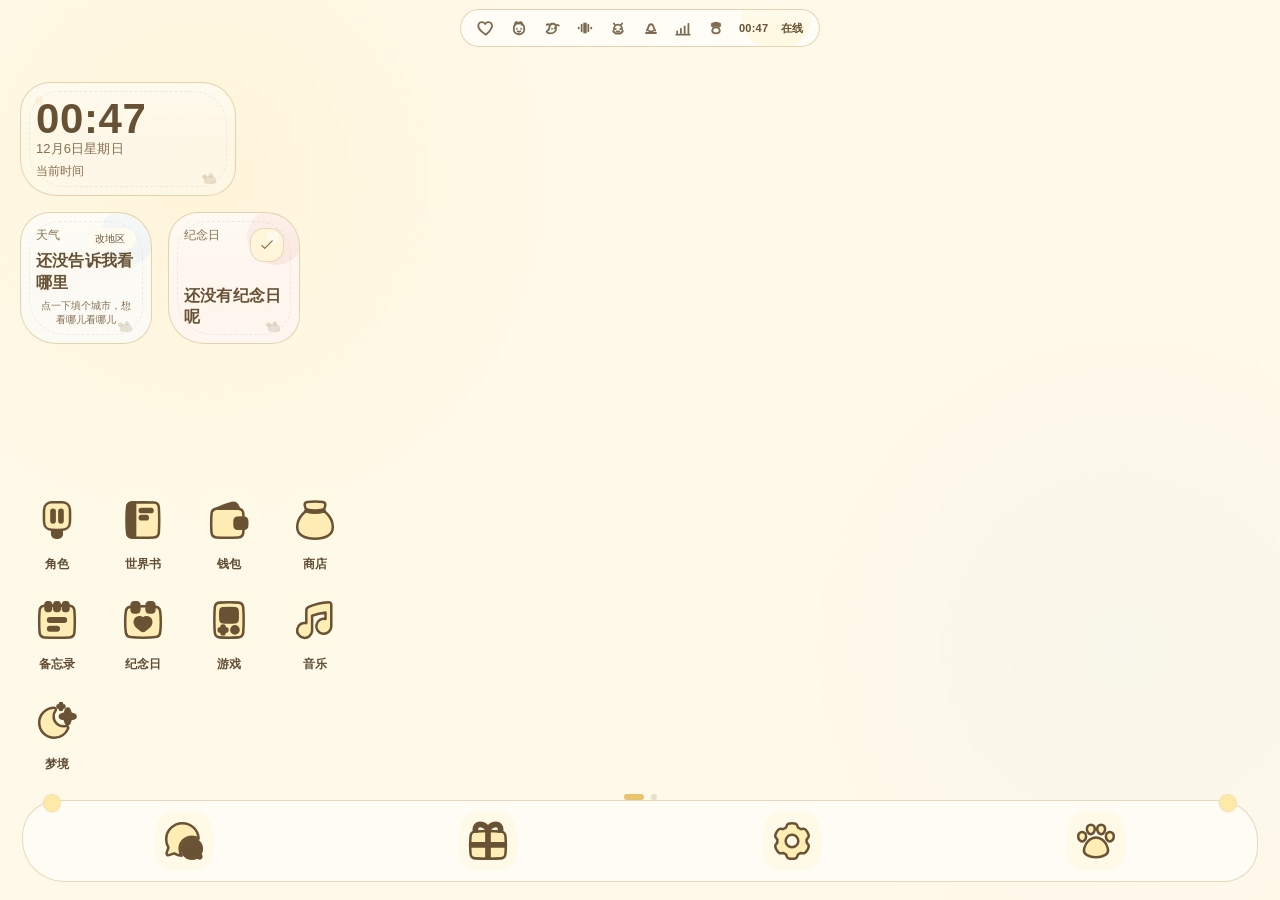
==== commit c7d39644: "fix: 删掉按压/常态的小框框（图标边框 + 按压边框高亮） 醒醒确认：不是 bug，是不喜欢这个设计。按压任何图标/选项时出现的 小框框要彻底去掉，按压只剩缩放反馈。  1. .desktop-i" ====
--- a/index.html
+++ b/index.html
@@ -1289,7 +1289,7 @@
     .desktop-icon-art {
       width: calc(var(--desktop-icon-art-size) * var(--desktop-icon-scale));
       height: calc(var(--desktop-icon-art-size) * var(--desktop-icon-scale));
-      border: 1px solid color-mix(in srgb, var(--border-soft) 72%, transparent);
+      border: 0;
       border-radius: calc(18px * var(--desktop-icon-scale));
       background: var(--icon-tile-bg);
       color: var(--icon-color);
@@ -1381,7 +1381,7 @@
     }
 
     .desktop-icon-art {
-      border: 1px solid color-mix(in srgb, var(--border-soft) 72%, transparent);
+      border: 0;
       background: color-mix(in srgb, var(--surface-paper) 86%, var(--accent-light));
       box-shadow: var(--shadow-sm);
     }
--- a/style.css
+++ b/style.css
@@ -191,6 +191,27 @@
   box-shadow: 0 0 0 4px color-mix(in srgb, var(--accent-light) 28%, transparent), var(--shadow-sm);
 }
 
+/* 触摸设备不要 focus 光圈 — 椭圆框来源就是这层 outline */
+@media (pointer: coarse) {
+  button:focus-visible,
+  input:focus-visible,
+  textarea:focus-visible,
+  select:focus-visible,
+  [role="button"]:focus-visible,
+  .app-back:focus-visible,
+  .icon-button:focus-visible,
+  .desktop-icon:focus-visible,
+  .desktop-icon-art:focus-visible {
+    outline: 0 !important;
+    outline-offset: 0 !important;
+    box-shadow: none !important;
+  }
+  /* 桌面图标 focus 时不要摇晃 */
+  .desktop-icon:focus-visible .cozy-app-icon {
+    animation: none !important;
+  }
+}
+
 button,
 [role="button"],
 .btn-primary,
@@ -1608,7 +1629,7 @@
 }
 
 .desktop-icon-art {
-  border: 1px solid color-mix(in srgb, var(--border-soft) 72%, transparent);
+  border: 0;
   border-radius: 34% 42% 36% 44%;
   background: var(--icon-tile-bg);
   color: var(--icon-color);
@@ -1852,9 +1873,13 @@
 }
 
 /* 3. 卡片/组件：极淡同色投影，不做立体凸起 */
-:root[data-theme="cocoa-night"] :is(.settings-card, .desktop-widget, .desktop-icon-art, .theme-center-card, .card, .section-card, .form-card, .bottom-sheet, .chat-message-bubble), :root[data-theme="teddy-nest"] :is(.settings-card, .desktop-widget, .desktop-icon-art, .theme-center-card, .card, .section-card, .form-card, .bottom-sheet, .chat-message-bubble), :root[data-theme="blueberry-moon"] :is(.settings-card, .desktop-widget, .desktop-icon-art, .theme-center-card, .card, .section-card, .form-card, .bottom-sheet, .chat-message-bubble) {
+:root[data-theme="cocoa-night"] :is(.settings-card, .desktop-widget, .theme-center-card, .card, .section-card, .form-card, .bottom-sheet, .chat-message-bubble), :root[data-theme="teddy-nest"] :is(.settings-card, .desktop-widget, .theme-center-card, .card, .section-card, .form-card, .bottom-sheet, .chat-message-bubble), :root[data-theme="blueberry-moon"] :is(.settings-card, .desktop-widget, .theme-center-card, .card, .section-card, .form-card, .bottom-sheet, .chat-message-bubble) {
   box-shadow: 0 2px 10px color-mix(in srgb, var(--shadow-color) 12%, transparent) !important;
   border: 1px solid color-mix(in srgb, var(--border-soft) 52%, transparent);
+}
+/* 夜间主题的图标也不吃边框（桌面图标按压/常态都不要小框框） */
+:root[data-theme="cocoa-night"] .desktop-icon-art, :root[data-theme="teddy-nest"] .desktop-icon-art, :root[data-theme="blueberry-moon"] .desktop-icon-art {
+  border: 0 !important;
 }
 
 /* 4. 大圆角 —— 小玩具的圆润感 */
@@ -2108,7 +2133,7 @@
 
 :root .desktop-icon-art {
   isolation: isolate;
-  border: 1px solid color-mix(in srgb, var(--border-soft) 72%, transparent);
+  border: 0;
   border-radius: calc(18px * var(--desktop-icon-scale));
   background: color-mix(in srgb, var(--surface-paper) 88%, var(--accent-light));
   box-shadow: none;
@@ -3524,15 +3549,13 @@
 }
 
 :root :is(
-  button,
-  [role="button"],
+  button:not(.desktop-icon),
+  [role="button"]:not(.desktop-icon),
   .btn-primary,
   .btn-ghost,
   .icon-button,
   .app-back,
   .card-action,
-  .desktop-icon,
-  .desktop-icon-art,
   .chat-thread-tool-card,
   .settings-nav-item,
   .segmented button,
@@ -3543,7 +3566,13 @@
 ):active {
   transition-duration: var(--motion-handmade-fast);
   transform: translateY(1px) scale(var(--motion-press-soft));
-  border-color: var(--motion-press-border) !important;
+}
+
+/* 桌面图标按压：只要位移缩放，不要边框高亮。
+   .desktop-icon-art 是圆角小方块，按下时边框亮起来看着像多了个小框框。 */
+:root :is(.desktop-icon, .desktop-icon-art):active {
+  transition-duration: var(--motion-handmade-fast);
+  transform: translateY(1px) scale(var(--motion-press-soft));
 }
 
 :root :is(
@@ -3588,7 +3617,6 @@
 
 :root :is(.desktop-icon):active .desktop-icon-art {
   transform: translateY(1px) scale(.93) rotate(-1deg);
-  border-color: var(--motion-press-border) !important;
 }
 
 @media (prefers-reduced-motion: no-preference) {
@@ -3677,7 +3705,7 @@
 
 :root :is(.desktop-icon-art:not(.has-custom-image):has(.cozy-app-icon), .dock .desktop-icon-art:not(.has-custom-image):has(.cozy-app-icon)) {
   background: color-mix(in srgb, var(--surface-paper) 88%, var(--accent-light)) !important;
-  border: 1px solid color-mix(in srgb, var(--border-soft) 72%, transparent) !important;
+  border: 0 !important;
   box-shadow: none;
 }
 
